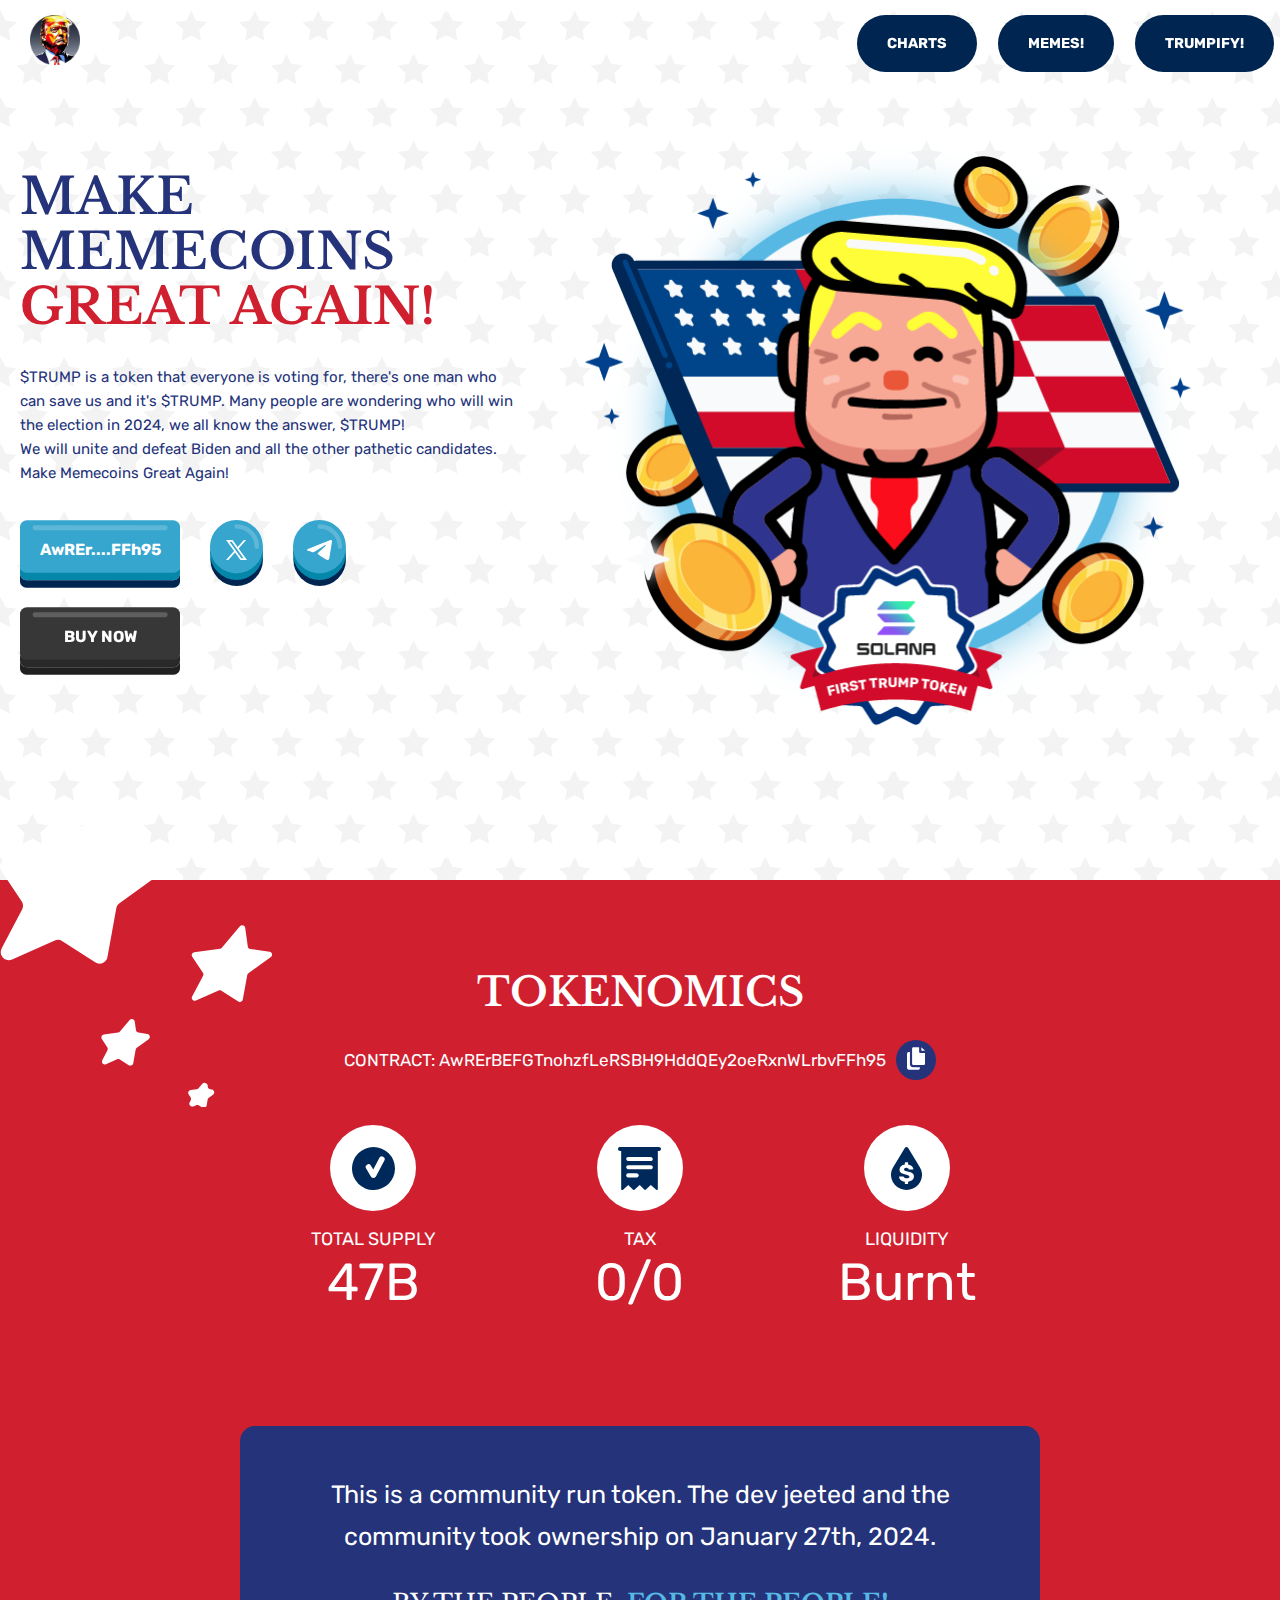
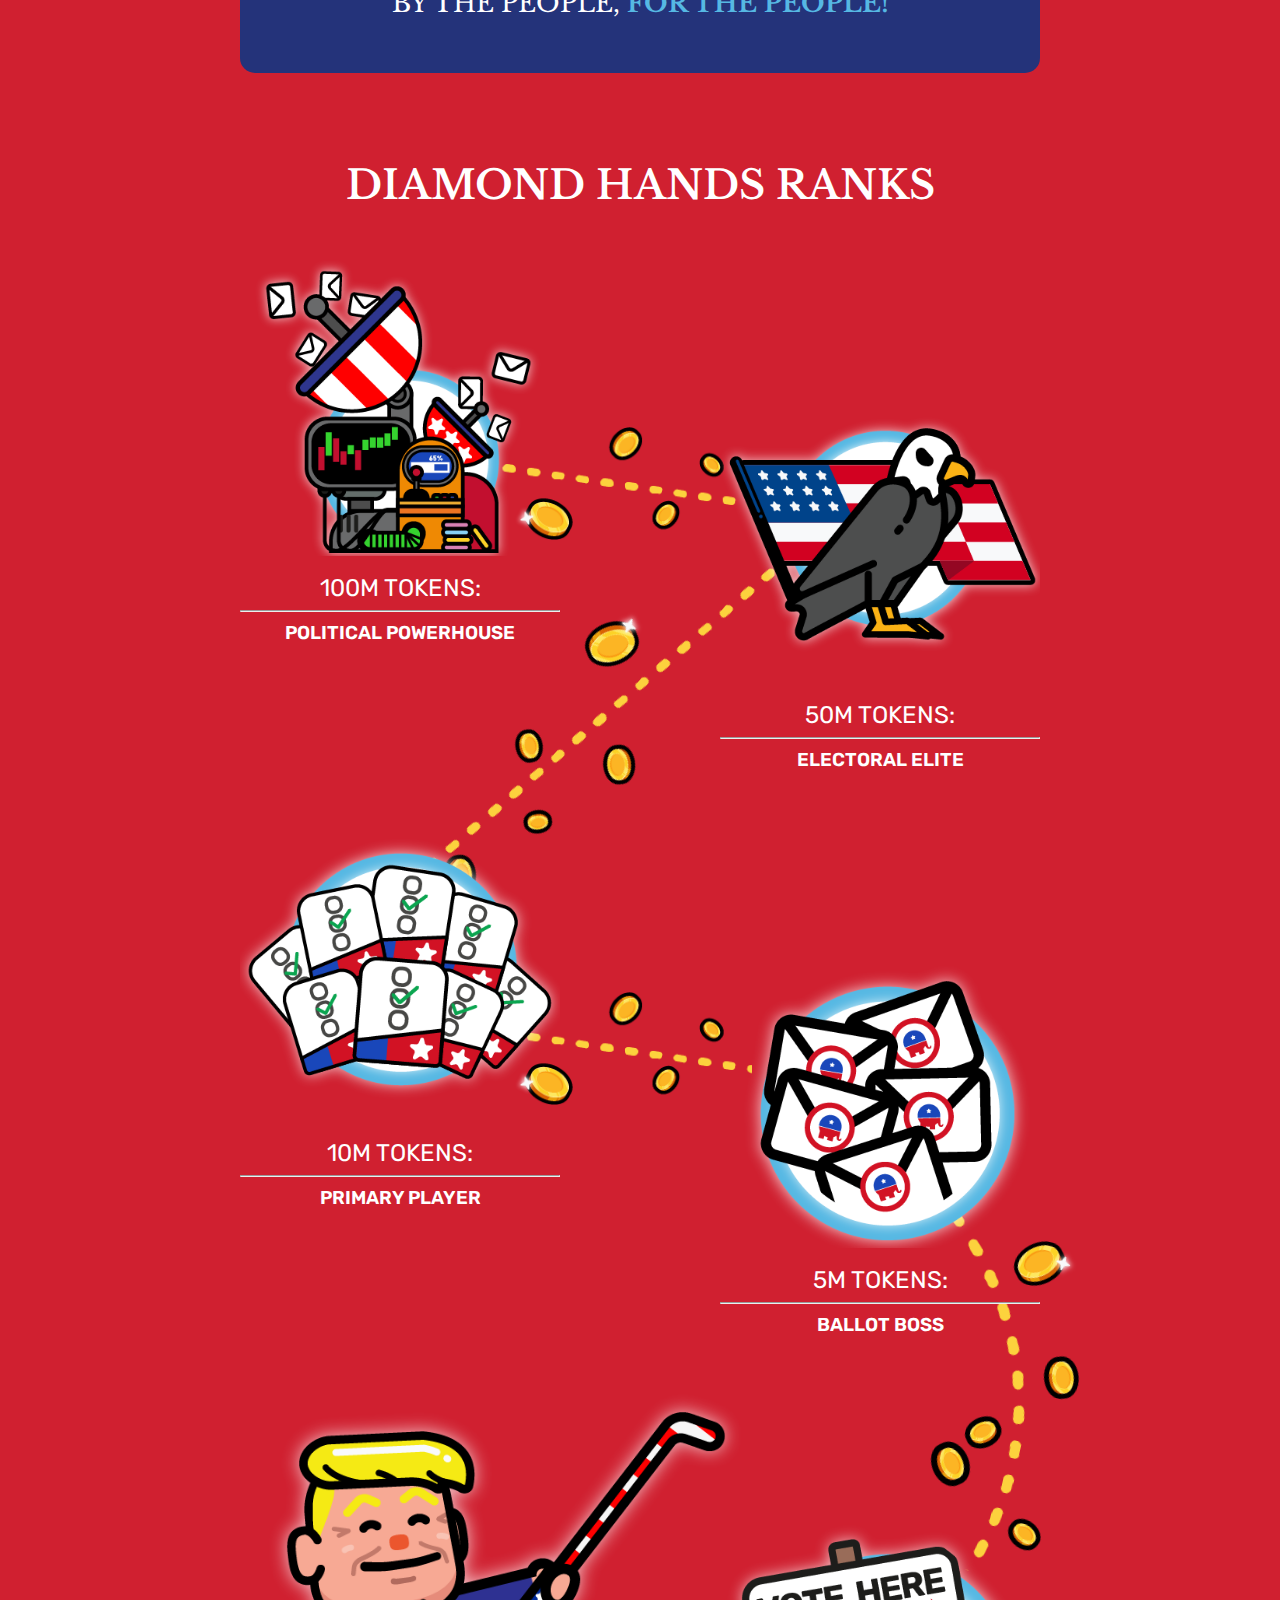
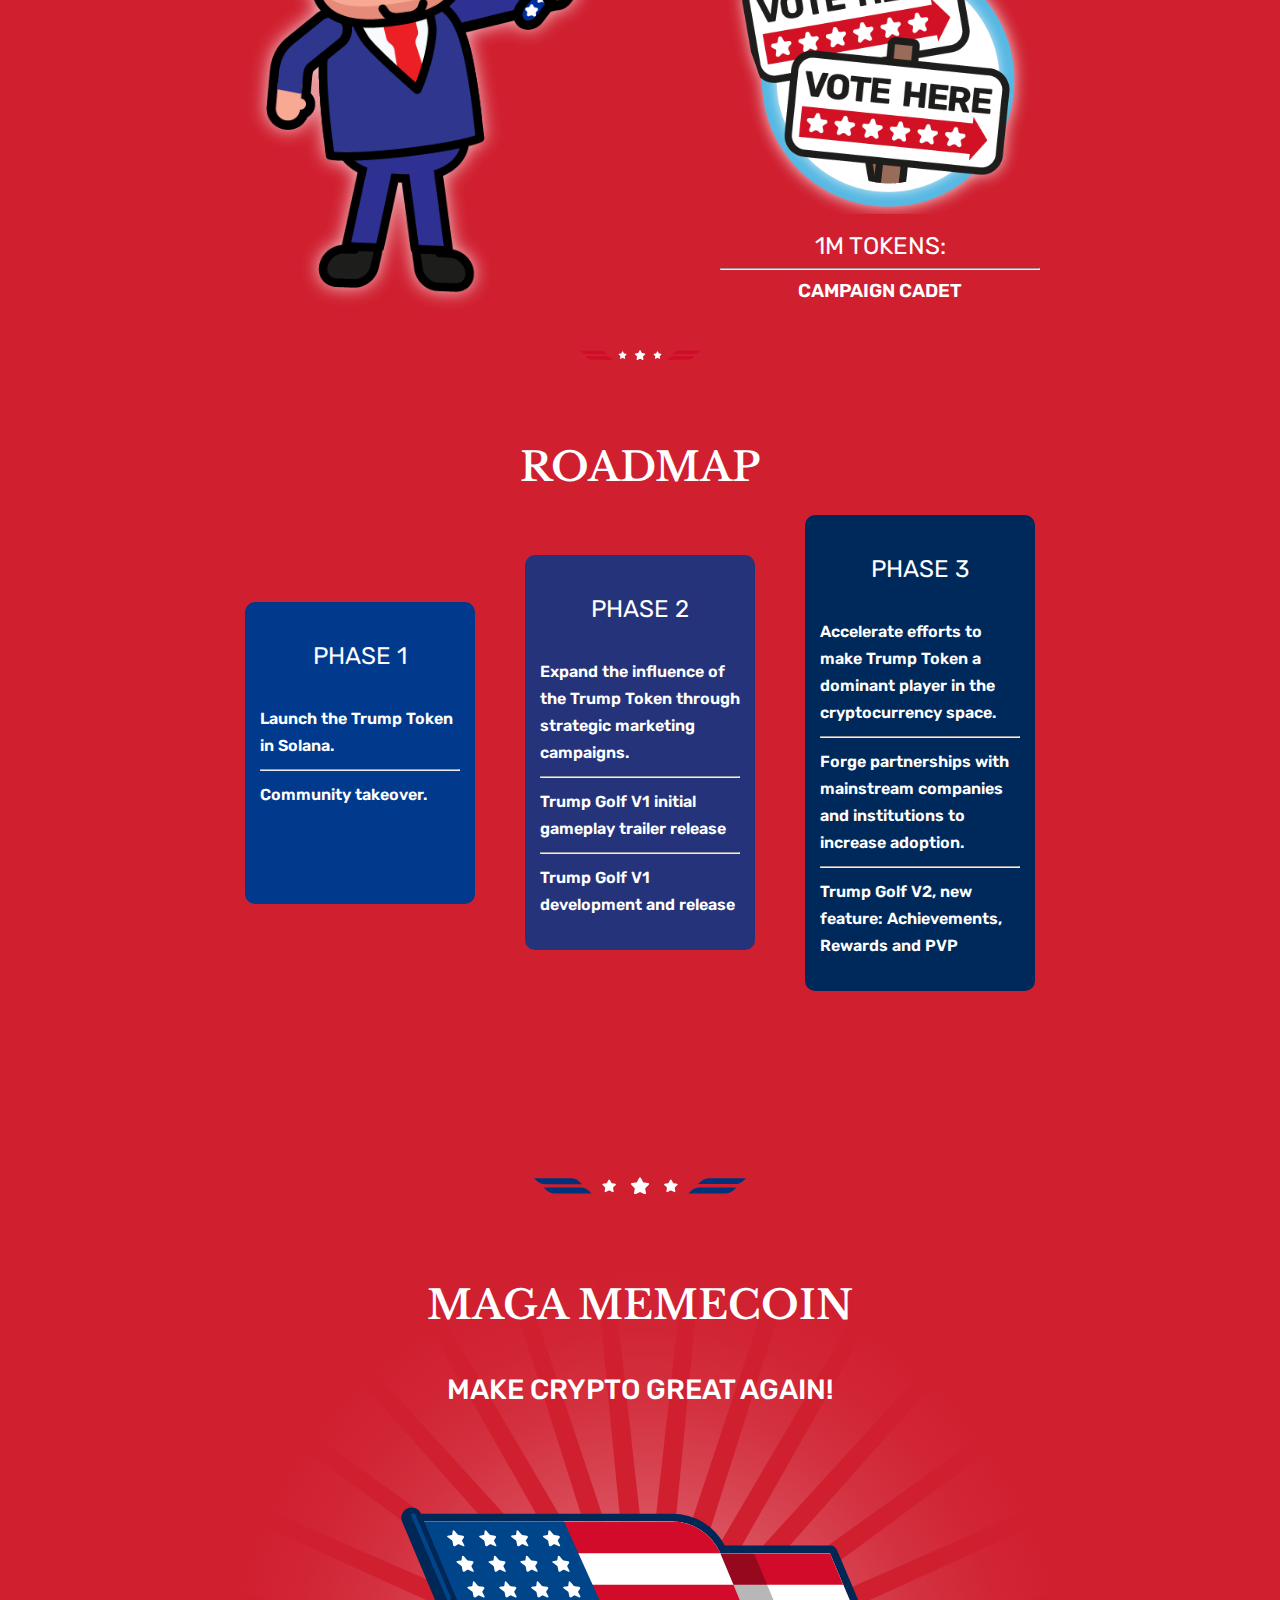
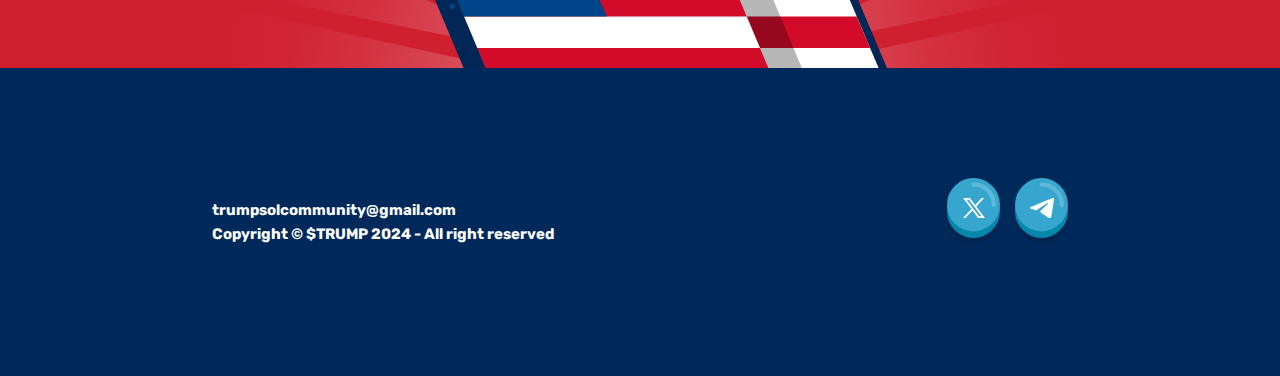
==== index.html @ 541f4f42 "innit" ====
<!DOCTYPE html>
<html lang="en">

<head>
    <!-- Google tag (gtag.js) -->
    <script async src="https://www.googletagmanager.com/gtag/js?id=G-H09MEK5PED"></script>
    <script>
        window.dataLayer = window.dataLayer || [];
        function gtag() { dataLayer.push(arguments); }
        gtag('js', new Date());

        gtag('config', 'G-H09MEK5PED');
    </script>

    <meta charset="UTF-8">
    <meta name="viewport" content="width=device-width, initial-scale=1.0">
    <title>MMGA</title>
    <link rel="icon" type="image/x-icon" href="./assets/imgs/favicon.png">

    <!-- FONTS -->
    <link rel="preconnect" href="https://fonts.googleapis.com">
    <link rel="preconnect" href="https://fonts.gstatic.com" crossorigin>
    <link href="https://fonts.googleapis.com/css2?family=Libre+Baskerville:ital,wght@0,400;0,700;1,400&family=Rubik:ital,wght@0,300..900;1,300..900&display=swap" rel="stylesheet">

    <!-- CSS -->
    <link rel="stylesheet" href="assets/css/home.css">
    <link rel="stylesheet" href="assets/css/global.css">
    <link href="https://unpkg.com/aos@2.3.1/dist/aos.css" rel="stylesheet">
</head>
<body>
    <header class="header">
        <a href="index.html"><img src="assets/imgs/trumpIcon.png" alt="Trump Icon"></a>
        <input class="menu-btn" type="checkbox" id="menu-btn" />
        <label class="menu-icon" for="menu-btn"><span class="navicon"></span></label>
        <ul class="menu">
            <li><a href="https://dexscreener.com/solana/gksf56lk6u3k3ddhj4nmdq6sp3hscrv8xcr1nqmqvm1d" target="blank">Charts</a></li>
            <li><a href="memes.html">Memes!</a></li>
            <li><a href="trumpify.html">Trumpify!</a></li>
        </ul>
      </header>
    <!--<header id="header">
        <div class="flex align-center space-between">
            <a href="index.html"><img src="assets/imgs/trumpIcon.png" alt="Trump Icon"></a>
            <nav role="navigation">
                <div id="menuToggle">
                    <input type="checkbox" />
                    <span></span>
                    <span></span>
                    <span></span>
                    <ul id="menu">
                        <li><a href="https://dexscreener.com/solana/gksf56lk6u3k3ddhj4nmdq6sp3hscrv8xcr1nqmqvm1d" target="blank">Charts</a></li>
                        <li><a href="memes.html">Memes!</a></li>
                        <li><a href="https://app.trumpsol.xyz">Game App</a></li>
                    </ul>
                </div>
            </nav>
        </div>
    </header>-->
    <section id="home-hero">
        <div class="col-container" >
            <div class="col-40 col-left">
                <h1>MAKE MEMECOINS <strong>GREAT AGAIN!</strong></h1>
                <p>$TRUMP is a token that everyone is voting for, there's one man who can save us and it's $TRUMP. Many people are wondering who will win the election in 2024, we all know the answer, $TRUMP!</p> 
                <p> We will unite and defeat Biden and all the other pathetic candidates. Make Memecoins Great Again!</p>
                <div class="hero-ctas">
                    <a  id="btn1" onclick="copyContract('AwRErBEFGTnohzfLeRSBH9HddQEy2oeRxnWLrbvFFh95', 'btn1')" class="button-analog button-analog-long button-blue" id="contract" >AwREr....FFh95</a>
                    <a class="button-analog button-analog-circle" href="https://twitter.com/trumpsolanacoin" target="_blank"><img src="./assets/imgs/x.svg" alt="twitter/X"></a>
                    <a class="button-analog button-analog-circle" href="https://t.co/MQiKZ2iTFq" target="_blank"><img src="./assets/imgs/share.svg" alt="Share"></a>
                    <a class="button-analog button-analog-long button-red button-unabled" href="https://raydium.io/swap/?outputCurrency=AwRErBEFGTnohzfLeRSBH9HddQEy2oeRxnWLrbvFFh95" target="_blank">BUY NOW</a>
                </div>
            </div>
            <div class="col-60 col-right">
                <img src="./assets/imgs/hero_1.png" alt="Solana first trump token" class="hero-img grow">
            </div>
        </div>
    </section>
    <section id="tokenomics">
        <div>

            <div class="col-container" >
                <h2 class="col-100">TOKENOMICS</h2>
                <div class="contract-copy col-100">
                    <p>CONTRACT: AwRErBEFGTnohzfLeRSBH9HddQEy2oeRxnWLrbvFFh95</p> 
                    <input type="text" value="AwRErBEFGTnohzfLeRSBH9HddQEy2oeRxnWLrbvFFh95" id="contract" class="hidden">
                    <button onclick="copyContract('AwRErBEFGTnohzfLeRSBH9HddQEy2oeRxnWLrbvFFh95', 'btn2')" class="copybtn" id="btn2">
                        <img src="./assets/imgs/copy.svg" alt="copy contract">
                    </button>
                </div>
            </div>

            <div class="col-container stats">

                <div class="col-33 stat-container">
                    <div class="icon">
                        <img src="./assets/imgs/check.svg" alt="">
                    </div>
                    <div class="stat-circle">
                        <p>TOTAL SUPPLY</p>
                        <span class="stat">47B</span>
                    </div>
                </div>
                
                <div class="col-33 stat-container" >
                    <div class="icon">
                        <img src="./assets/imgs/list.svg" alt="">
                    </div>
                    <div class="stat-circle">
                        <p>TAX</p>
                        <span class="stat">0/0</span>
                    </div>
                </div>
                
                <div class="col-33 stat-container ">
                    <div class="icon">
                        <img src="./assets/imgs/drop.svg" alt="">
                    </div>
                    <div class="stat-circle">
                        <p>LIQUIDITY</p>
                        <span class="stat">Burnt</span>
                    </div>
                </div>
                <div class="col-container community-container"  >
                    <div class="col-100 community">
                        <p>This is a community run token. The dev jeeted and the community took ownership on January 27th, 2024.</p>
                        <p class="comunity-tagline">By the people, <strong>for the people!</strong></p>
                    </div>
                </div>
                
                <div class="col-container diamond">
                    
                    <div class="col-100">
                        <h2>DIAMOND HANDS RANKS</h2>
                        <div class="ranks">
                            <div class="col-40 rank-container rank-1">
                                <div class="rank-image">
                                    <img src="./assets/imgs/rank-1.png" alt="">
                                </div>
                                <div class="rank-data">
                                    <p>100M TOKENS:</p>
                                    <hr>
                                    <h3>POLITICAL POWERHOUSE</h3>
                                </div>
                            </div>
                            <div class="col-40 rank-container rank-left rank-2">
                                <div class="rank-image">
                                    <img src="./assets/imgs/rank-2.png" alt="">
                                </div>
                                <div class="rank-data">
                                    <p>50M TOKENS:</p>
                                    <hr>
                                    <h3>ELECTORAL ELITE</h3>
                                </div>
                            </div>
                            <div class="col-40 rank-container rank-3">
                                <div class="rank-image">
                                    <img src="./assets/imgs/rank-3.png" alt="">
                                </div>
                                <div class="rank-data">
                                    <p>10M TOKENS:</p>
                                    <hr>
                                    <h3>PRIMARY PLAYER</h3>
                                </div>
                            </div>
                            <div class="col-40 rank-container rank-left rank-4">
                                <div class="rank-image">
                                    <img src="./assets/imgs/rank-4.png" alt="">
                                </div>
                                <div class="rank-data">
                                    <p>5M TOKENS:</p>
                                    <hr>
                                    <h3>BALLOT BOSS</h3>
                                </div>
                            </div>
                            <div class="col-40">
                                <div class="rank-image trump-rank">
                                    <img src="./assets/imgs/trumpRank.png" alt="">
                                </div>
                            </div>
                            <div class="col-40 rank-container rank-left">
                                <div class="rank-image">
                                    <img src="./assets/imgs/rank-5.png" alt="">
                                </div>
                                <div class="rank-data">
                                    <p>1M TOKENS:</p>
                                    <hr>
                                    <h3>CAMPAIGN CADET</h3>
                                </div>
                            </div>
                        </div>
                    </div>

                </div>
                
                <div class="col-container roadmap">
                    
                    <div class="col-100">
                        <img src="./assets/imgs/stars3.svg" alt="star emblem" class="stars3">
                        <h2>ROADMAP</h2>
                    </div>

                </div>
                <div class="col-container phases">    
                    <div class="col-30 phase" id="phase1"  >
                        <h3>PHASE 1</h3>
                        <p>Launch the Trump Token in Solana.
                        </p>
                        <hr>
                        <p>Community takeover.</p>
                    </div>
                    <div class="col-30 phase" id="phase2" >
                        <h3>PHASE 2</h3>
                        <p>Expand the influence of the Trump Token through strategic marketing campaigns.</p>
                        <hr>
                        <p>Trump Golf V1 initial gameplay trailer release</p>
                        <hr>
                        <p>Trump Golf V1 development and release</p>
                    </div>
                    <div class="col-30 phase" id="phase3"  >
                        <h3>PHASE 3</h3>
                        <p>Accelerate efforts to make Trump Token a dominant player in the cryptocurrency space.</p>
                        <hr>
                        <p>Forge partnerships with mainstream companies and institutions to increase adoption.</p>
                        <hr>
                        <p>Trump Golf V2, new feature: Achievements, Rewards and PVP</p>
                    </div>
                </div>

                

            </div>
        </div>
            

        </div>
    </section>
    <section id="play" style="display: none;">
        <div class="col-container ">
            <h2 class="col-100" >Play the game and defeat <br>
                <strong>Biden and Hillary</strong></h2>

                <div class=" col-100 video-container">
                    <video width="560" height="315" src="./assets/imgs/vid.mp4"></video>
                    <iframe width="560" height="315" src="https://www.youtube.com/embed/KQiTBeCXJhE?si=iDkpG4KXfn83AIi7"  frameborder="0" allow="accelerometer; autoplay; encrypted-media; gyroscope; picture-in-picture" allowfullscreen></iframe>
                </div>
        </div>

        <div id="download-ctas" class="col-container">
            <a href="https://play.google.com/store/apps/details?id=com.AconcaguaGames.TrumpSolanaGolf&hl=es_AR&gl=US" class="donwload-app"><img src="./assets/imgs/googleplay.svg" alt="download on google play"></a>
            <a class="donwload-app comingsoon"><img src="./assets/imgs/appstore.svg" alt="download on app"></a>
        </div>
    </section>
    <section id="mmga">
        <div class="col-container">
                    
            <div class="col-100">
                <img src="./assets/imgs/stars3blue.svg" alt="star emblem" class="stars3">
                
                <h2 class="col-100" >MAGA MEMECOIN</h2>
                <h3 >MAKE CRYPTO GREAT AGAIN!</h3>
            </div>
            
        </div>
    </section>

    <footer>
        <div class="col-container ">
            <div class="col-left">
                <p>trumpsolcommunity@gmail.com</p>
                <p>Copyright © $TRUMP 2024 - All right reserved</p>
            </div>
            <div class="col-right">
                <a class="button-analog button-analog-circle" href="https://twitter.com/trumpsolanacoin" target="_blank"><img src="./assets/imgs/x.svg" alt="twitter/X"></a>
                <a class="button-analog button-analog-circle" href="https://t.co/MQiKZ2iTFq" target="_blank"><img src="./assets/imgs/share.svg" alt="Share"></a>
            </div>
        </div>
    </footer>

    <script src="https://unpkg.com/aos@next/dist/aos.js"></script>
    <script>
      //AOS.init();
    </script>
    
<script>
    function copyContract(valn, id) {
      navigator.clipboard.writeText(valn);
      var div = document.createElement("div");
      div.setAttribute('class', 'tooltip');
      var span = document.createElement("span");
      span.innerHTML = "Copied!";
      span.setAttribute('class', 'tooltiptext');
      var tip = document.getElementById(id);
      tip.appendChild(div);
      div.appendChild(span);
    //   'Copied!'
    }

    document.getElementById('menu-toggle').addEventListener('click', function() {
        document.getElementById('nav-links').classList.toggle('active');
    });
    </script>
</body>
</html>
---- assets/css/home.css ----
/* HERO */
#home-hero {
    background-color: white;
    color: var(--blue);
    min-height: 745px;
    padding-top: 15vh;
    background-image: url(../imgs/bgWhite.png);
}

#home-hero h1 strong {
    color: var(--red);
}

#home-hero h1 {
    padding-bottom: 31px;
}

#home-hero .hero-img {
    width: 100%;
    max-width: 606px;
    margin: auto;
}

#home-hero .col-right {
    display: flex;
    align-items: center;
    justify-content: center;
}

.hero-ctas {
    margin-top: 35px;
    display: flex;
    flex-direction: row;
    flex-wrap: wrap;
    align-items: center;
    column-gap: 30px;
}

.button-unabled {
    filter: grayscale(1);
    cursor: not-allowed;
    position: relative;
    display: flex;
    background-repeat: no-repeat;
    background-size: contain;
    justify-content: center;
    padding-top: 20px;
    text-decoration: none;
    color: white;
    font-weight: bold;
    font-size: 16px;
}

.button-unabled::before {
    position: absolute;
    top: 0;
    left: 50%;
    transform: translate(-50%, -50%);
    font-size: 12px;
}

.button-analog {
    position: relative;
    display: flex;
    background-repeat: no-repeat;
    background-size: contain;
    justify-content: center;
    padding-top: 20px;
    text-decoration: none;
    color: white;
    font-weight: bold;
    font-size: 16px;
}

.button-analog:hover {
    cursor: pointer;
    opacity: 0.9;
}

.button-analog-circle {
    background-image: url('../imgs/btn-circle.svg');
    width: 53px;
    height: 67px;
}

.button-analog-circle img {
    height: 20px;
}

.button-analog-long {
    width: 160px;
    height: 67px;
}

.button-analog:focus {
    transition: ease-in-out;
    transition: 0.3s;
    transform: translateY(5px);
}

.button-blue {
    background-image: url('../imgs/bluebtn.svg');
}

.button-red {
    background-image: url('../imgs/red_btn.svg');
}

.button-green {
    background-image: url('../imgs/green_btn.svg');
}

/* RANK */

.ranks {
    display: flex;
    flex-wrap: wrap;
    margin-bottom: 2rem;
    justify-content: space-between;
    gap: 50px;
    margin-top: 3rem;
}

.rank-container {
    position: relative;
}

.rank-data {
    text-align: center;
}

.rank-data p {
    color: white;
    font-size: 24px;
    margin-top: 1rem;
}

.rank-data h3 {
    font-family: "Rubik";
}

.rank-image img {
    width: 100%;
}

.rank-left {
    margin-top: 8rem;
}

.trump-rank img {
    width: 512px;
}

.rank-1::after {
    content: '';
    display: block;
    background: url(../imgs/rank1_line.png);
    background-repeat: no-repeat;
    background-size: cover;
    width: 372px;
    height: 113px;
    position: absolute;
    bottom: 231px;
    left: 140px;
    z-index: -10;
}

.rank-2::after {
    content: '';
    display: block;
    background: url(../imgs/rank1_line.png);
    background-repeat: no-repeat;
    background-size: cover;
    width: 479px;
    height: 127px;
    position: absolute;
    bottom: 0;
    left: -350px;
    z-index: -10;
    transform: rotate(131deg);
}

.rank-3::after {
    content: '';
    display: block;
    background: url(../imgs/rank1_line.png);
    background-repeat: no-repeat;
    background-size: cover;
    width: 372px;
    height: 113px;
    position: absolute;
    bottom: 231px;
    left: 140px;
    z-index: -10;
}

.rank-4::after {
    content: '';
    display: block;
    background: url(../imgs/diagonalLineRank.png);
    background-repeat: no-repeat;
    background-size: cover;
    width: 217px;
    height: 388px;
    position: absolute;
    bottom: -230px;
    left: 142px;
    z-index: -10;
    transform: rotate(13deg);
}
/* TOKENOMICS */

#tokenomics {
    background-color: var(--red);
    color: white;
    padding-top: 90px;
    padding-bottom: 105px;
}

#tokenomics>div {
    position: relative !important;
    z-index: 10;
}

#tokenomics>div::before {
    content: '';
    display: block;
    background: url('../imgs/stars.svg');
    background-repeat: no-repeat;
    background-size: cover;
    width: 272px;
    height: 303px;
    position: absolute;
    top: -166px;
    left: 0;
}

#tokenomics .col-container {
    max-width: 800px;
    margin: auto;
}

#tokenomics h2 {
    text-align: center;
    margin-bottom: 25px;
    z-index: 100;
}

.contract-copy {
    display: flex;
    align-items: center;
    justify-content: center;
    column-gap: 10px;
}

.copybtn {
    width: 40px;
    height: 40px;
    background-color: var(--blue);
    border-radius: 50px;
    border: none;
}

.copybtn:hover {
    filter:brightness(110%);
    cursor: pointer;
}

.copybtn img {
    height: 23px;
    width: 18px;
}

.contract-copy p, .contract-copy input {
    color: white;
    background-color: transparent;
    border: none;
    font-size: 17px;
}
.stats {
    padding-top: 45px;
}

.stats .stat-container {
    display: flex;
    flex-direction: column;
    align-items: center;
    justify-content: center;
}

.stats .stat-container .icon {
    background-color: #ffffff;
    width: 86px;
    height: 86px;
    border-radius: 50px;
    display: flex;
    align-items: center;
    justify-content: center;
    margin-bottom: -50px;
    z-index: 10;
}

.stats .stat-container .icon img {
    height: 50%;
}

.stats .stat-circle {
    background-color: var(--red);
    width: 217px;
    height: 217px;
    border-radius: 150px;
    display: flex;
    flex-direction: column;
    align-items: center;
    justify-content: center;
}

.stats .stat-circle p {
    font-size: 18px;
}

.stats .stat-circle span {
    font-size: 52px;
}

.community {
    background-color: var(--blue);
    border-radius: 15px;
    margin: 48px 0 90px;
    padding: 48px;
    text-align: center;
}

.community p {
    font-size: 25px;
    line-height: 42px;
}

.comunity-tagline {
    padding-top: 25px;
    font-family: var(--baskerville);
    font-size: 34px;
    text-transform: uppercase;
}

.comunity-tagline strong {
    color: var(--cerulean);
}

.roadmap {
    position: relative;
    padding-top: 90px;
}

.stars3 {
    max-width: 212px;
    position: absolute;
    top: 0;
    left: 50%;
    transform: translate(-50%, -50%);
}

.phases {
    column-gap: 40px;

}

.phase {
    text-align: center;
    border-radius: 10px;
    padding-inline: 15px;
    padding-top: 40px;
    width: 25%;
    min-height: 230px;
    padding-bottom: 2rem;
}

.phase h3 {
    font-size: 24px;
    font-family: var(--rubik);
    font-weight: normal;
    padding-bottom: 35px;
}

.phase p {
    font-size: 16px;
    font-weight: 600;
    line-height: 27px;
    text-align: left;
}

.phase hr {
    margin: 10px 0;
}

#phase1 {
    background-color: #013a8d;
}

#phase2 {
    background-color: var(--blue);
}

#phase3 {
    background-color: var(--navy);
}

/* PLAY THE GAME */
#play {
    background-color: var(--blue);
    overflow-x: clip;
}

#play>div {
    position: relative;
}

#play>div::before {
    content: '';
    display: block;
    background: url('../imgs/eagle.svg');
    background-repeat: no-repeat;
    background-size: cover;
    width: 311px;
    height: 235px;
    position: absolute;
    top: -193px;
    left: 0;
}

#play h2 {
    line-height: 58px;
    padding-top: 80px;
    text-align: center;
    color: white;
    padding-bottom: 60px;
}

#play h2 strong {
    color: var(--cerulean);
}



#play .video-container {
    position: relative;
    padding-bottom: 56.25%; /* 16:9 */
    height: 0;
    width: 100%;
  }

#play .video-container iframe {
    position: absolute;
    top: 0;
    left: 0;
    width: 100%;
    height: 100%;
  }


  #download-ctas {
    position: relative;
    padding: 65px 0 75px;
    justify-content: center;
    column-gap: 40px;
}

#play #download-ctas::before, #play #download-ctas::after {
    content: '';
    display: block;
    background-repeat: no-repeat !important;
    background-size: cover !important;
    width: 496px;
    height: 635px;
    position: absolute;
    z-index: 10;
}


#play #download-ctas::before {
    background: url('../imgs/hilary.svg');
    left: -205px;
    bottom: -193px;
}

#play #download-ctas::after {
    background: url('../imgs/biden.svg');
    right: -174px;
    width: 473px;
    bottom: -195px;
}

.donwload-app {
    width: 250px;
    position: relative;
    margin-bottom: 2rem;
}

.comingsoon img {
    opacity: 0.7;
}

.comingsoon::before {
    content: "Coming Soon!";
    position: absolute;
    top: -30px;
    left: 50%;
    transform: translateX(-50%);
    background-color: #000f24;
    color: white;
    padding: 5px 10px;
    border-radius: 5px;
    font-size: 15px;
    font-family: var(--rubik);
    opacity: 1;
}


/* MAKE MEMES GREAT AGAIN */

#mmga {
    background-color: var(--red);
    z-index: 100;
    position: relative;
    color: white;
    text-align: center;
    background-image: url('../imgs/flag.svg');
    background-repeat: no-repeat;
    background-position: 55% 700%;
    padding-bottom: 262px;
    background-size: 1128px 557px;
}

#mmga .stars3 {
    top: 90px;
}

#mmga>div {
    padding-top: 187px;
}

#mmga h3 {
    font-family: var(--rubik);
    font-size: 28px;
    padding-top: 45px;
    font-weight: 500;
}



/* RESPONSIVE */


@media (max-width: 1260px) { 

    #tokenomics>div::before {
        width: 172px;
        height: 192px;
        top: -145px;
    }
    
    #tokenomics>div::after {
       display: none;
    }

    #play>div::before {
        width: 211px;
        height: 163px;
        top: -100px;
    }
    

    #download-ctas {
        padding-top: 150px;
    }

    #play #download-ctas::before {
        width: 304px;
        height: 308px;
        left: -123px;
        top: 21px;
    }
    #play #download-ctas::after {
        width: 288px;
        height: 399px;
        right: -112px;
        bottom: -107px;
    }

}

@media (max-width: 810px) { 
    #home-hero>.col-container {
        flex-direction: column-reverse;
    }

    #home-hero {
        padding-bottom: 55px;
    }

    .phase {
        width: 100%;
        padding: 40px 0;
    }
    
    .phase p {
        padding-inline: 10px;
    }

    .community {
        padding: 48px 0
    }

    .community p {
        font-size: 20px;
        padding: 0 10px
    }

    .contract-copy {
        flex-direction: column;
        overflow: hidden;
        text-align: center;
        overflow-wrap: anywhere;
    }

    
    #play #download-ctas::before {
        top: 100px;
    }

    #mmga {
        background-position: 48% 1800%;
    }    


}


@media (max-width: 780px) { 
    .menu-desktop {
        display: none;
    }
    .menu-toggle {
        display: block;
    }
    #download-ctas {
        padding-top: 56px;
        padding-bottom: 250px;
    }
    
    #play #download-ctas::before {
        width: 260px;
        height: 332px;
        right: -44px;
        top: 233px;
    }
    #play #download-ctas::after {
        width: 200px;
        height: 332px;
        right: -44px;
        bottom: -88px;
    }

    .rank-image img {
        width: 75%;
        margin: 0 auto;
        display: flex;
    }

    .rank-1::after {
        content: '';
        display: block;
        background: url(../imgs/diagonalLineRank.png);
        background-repeat: no-repeat;
        background-size: cover;
        width: 217px;
        height: 388px;
        position: absolute;
        bottom: -288px;
        left: 214px;
        z-index: -10;
        transform: rotate(13deg);
        opacity: 0.2;
    }

    .rank-2::after {
        content: '';
        display: block;
        background: url(../imgs/diagonalLineRank.png);
        background-repeat: no-repeat;
        background-size: cover;
        width: 217px;
        height: 388px;
        position: absolute;
        bottom: -288px;
        left: 214px;
        z-index: -10;
        transform: scaleX(-1) rotate(13deg);
        opacity: 0.2;
    }

    .rank-3::after {
        content: '';
        display: block;
        background: url(../imgs/diagonalLineRank.png);
        background-repeat: no-repeat;
        background-size: cover;
        width: 217px;
        height: 388px;
        position: absolute;
        bottom: -288px;
        left: 214px;
        z-index: -10;
        transform: rotate(13deg);
        opacity: 0.2;
    }

    .trump-rank {
        position: relative;
    }

    .trump-rank::after {
        content: '';
        display: block;
        background: url(../imgs/diagonalLineRank.png);
        background-repeat: no-repeat;
        background-size: cover;
        width: 217px;
        height: 388px;
        position: absolute;
        bottom: -288px;
        left: 214px;
        z-index: -10;
        transform: scaleX(-1) rotate(40deg);
        opacity: 0.2;
    }

    .rank-4::after {
        content: '';
        display: block;
        background: url(../imgs/diagonalLineRank.png);
        background-repeat: no-repeat;
        background-size: cover;
        width: 217px;
        height: 388px;
        position: absolute;
        bottom: -288px;
        left: 214px;
        z-index: -10;
        transform: rotate(13deg);
        opacity: 0.2;
    }
}

@media (max-width: 550px) {
    body>section>div {
        max-width: 490px;
        margin: auto;
        padding-inline: 20px;
    }
}

@media (max-width: 431px) { 

    .trump-rank img {
        width: 350px;
    }

    .rank-left {
        margin-top: 0;
    }

    #mmga {
        background-position: 48% 200%;
        background-size: 472px 461px
    }

    body>section>div {
        max-width: 335px !important;
        margin: auto;
        padding-inline: 20px;
    }

    .rank-1::after {
        content: '';
        display: block;
        background: url(../imgs/diagonalLineRank.png);
        background-repeat: no-repeat;
        background-size: cover;
        width: 217px;
        height: 388px;
        position: absolute;
        bottom: -213px;
        left: 58px;
        z-index: -10;
        transform: rotate(13deg);
        opacity: 0.2;
    }

    .rank-2::after {
        content: '';
        display: block;
        background: url(../imgs/diagonalLineRank.png);
        background-repeat: no-repeat;
        background-size: cover;
        width: 217px;
        height: 388px;
        position: absolute;
        bottom: -213px;
        left: 58px;
        z-index: -10;
        transform: scaleX(-1) rotate(13deg);
        opacity: 0.2;
    }

    .rank-3::after {
        content: '';
        display: block;
        background: url(../imgs/diagonalLineRank.png);
        background-repeat: no-repeat;
        background-size: cover;
        width: 217px;
        height: 388px;
        position: absolute;
        bottom: -213px;
        left: 58px;
        z-index: -10;
        transform: rotate(13deg);
        opacity: 0.2;
    }

    .trump-rank {
        position: relative;
    }

    .trump-rank::after {
        content: '';
        display: block;
        background: url(../imgs/diagonalLineRank.png);
        background-repeat: no-repeat;
        background-size: cover;
        width: 217px;
        height: 388px;
        position: absolute;
        bottom: -213px;
        left: 58px;
        z-index: -10;
        transform: scaleX(-1) rotate(40deg);
        opacity: 0.2;
    }

    .rank-4::after {
        content: '';
        display: block;
        background: url(../imgs/diagonalLineRank.png);
        background-repeat: no-repeat;
        background-size: cover;
        width: 217px;
        height: 388px;
        position: absolute;
        bottom: -213px;
        left: 58px;
        z-index: -10;
        transform: rotate(13deg);
        opacity: 0.2;
    }
}

@media (max-width: 380px) {
    body>section>div {
        max-width: 300px !important;
        margin: auto;
        padding-inline: 20px;
    }
}
---- assets/css/global.css ----
* {
    padding: 0;
    margin: 0;
}

:root {
    --white: #fff;
    --cerulean: #56b8e3;
    --blue: #24337A;
    --navy: #00295b;
    --red: #D02030;
    --font-body-family: "Rubik", sans-serif;
    --rubik: "Rubik", sans-serif;
    --font-heading-family: "Libre Baskerville", serif;
    --baskerville: "Libre Baskerville", serif; 
  }

body {
    font-family: var(--font-body-family);
    overflow-x: hidden;
}

body>section>div {
    max-width: 1260px;
    margin: auto;
    padding-inline: 20px;
}

h1, h2, h3, h4, h5, h6 {
    font-family: var(--font-heading-family);
    font-weight: 600;
}

h1 {
    font-size: 50px;
    line-height: 55px;
}

h2 {
    font-size: 40px;
    line-height: 45px;
}

p {
    font-size: 15px;
    line-height: 24px;
}

strong {
    color: var(--cerulean);
}

hr {
    color: #F5EA14;
    margin: 10px 0;
}

.header {
    position: fixed;
    width: 100%;
    z-index: 100;
    margin: 15px;
  }
  
  .header ul {
    margin: 0;
    padding: 0;
    list-style: none;
    overflow: hidden;
  }
  
  .header li a {
    display: block;
    padding: 20px 20px;
    text-decoration: none;
    font-family: "Rubik";
    text-transform: uppercase;
    font-weight: bold;
    color: white;
    background-color: #012551;
    border-radius: 40px;
    /* margin: -5px; */
    font-size: 0.9rem;
  }

  .header li a:last-of-type {
    margin-right: 21px;
  }
  
  .header li a:hover,
  .header .menu-btn:hover {
    background-color: var(--cerulean);
    border-radius: 10px;
  }
  
  .header .logo {
    display: block;
    float: left;
    font-size: 2em;
    padding: 10px 20px;
    text-decoration: none;
  }
  
  /* menu */
  
  .header .menu {
    clear: both;
    max-height: 0;
    transition: max-height .2s ease-out;
  }
  
  /* menu icon */
  
  .header .menu-icon {
    cursor: pointer;
    display: inline-block;
    float: right;
    padding: 28px 40px;
    position: relative;
    user-select: none;
  }
  
  .header .menu-icon .navicon {
    background: #fff;
    display: block;
    height: 2px;
    position: relative;
    transition: background .2s ease-out;
    width: 18px;
  }
  
  .header .menu-icon .navicon:before,
  .header .menu-icon .navicon:after {
    background: #fff;
    content: '';
    display: block;
    height: 100%;
    position: absolute;
    transition: all .2s ease-out;
    width: 100%;
  }
  
  .header .menu-icon .navicon:before {
    top: 5px;
  }
  
  .header .menu-icon .navicon:after {
    top: -5px;
  }
  
  /* menu btn */
  
  .header .menu-btn {
    display: none;
  }
  
  .header .menu-btn:checked ~ .menu {
    max-height: 350px;
  }
  
  .header .menu-btn:checked ~ .menu-icon .navicon {
    background: transparent;
  }
  
  .header .menu-btn:checked ~ .menu-icon .navicon:before {
    transform: rotate(-45deg);
  }
  
  .header .menu-btn:checked ~ .menu-icon .navicon:after {
    transform: rotate(45deg);
  }
  
  .header .menu-btn:checked ~ .menu-icon:not(.steps) .navicon:before,
  .header .menu-btn:checked ~ .menu-icon:not(.steps) .navicon:after {
    top: 0;
  }
  
  /* 48em = 768px */
  
  @media (min-width: 48em) {
    .header li {
      float: left;
    }
    .header li a {
      padding: 20px 30px;
    }
    .header .menu {
      clear: none;
      float: right;
      max-height: none;
    }
    .header .menu-icon {
      display: none;
    }
  }
  

/*
 * And let's slide it in from the left
 */
#menuToggle input:checked ~ ul
{
  transform: none;
}


/* HEADER */

.background-darkblue {
    background-color: var(--navy)!important;
}

#header {
    position: fixed;
    top: 0;
    left: 0;
    height: 60px;
    z-index: 1000;
    width: 100vw;
    padding-top: 10px;
}

.flex {
    display: flex;
}

.align-center {
    align-items: center;
}

.space-between {
    justify-content: space-between;
}

#header>div {
    max-width: 1260px;
    margin: auto;
}

header img {
    width: 50px;
    padding-left: 15px;
}

header img:hover {
    opacity: 0.85;
}

#header ul {
    display: flex;
    flex-direction: column;
}

#header ul li {
    list-style: none;
    text-transform: uppercase;
    font-weight: bold;
    font-size: 18px;
    margin: 0.8rem;
}

#header ul li a {
    background-color: var(--blue);
    color: white;
    padding: 18px 36px;
    border-radius: 25px;
    text-decoration: none;
}

.hidden {
    display: none;
}

footer {
    background-color: var(--navy);
    color: white;
    height: 308px;
    font-size: 20px;
    font-weight: bold;
}

footer .col-container {
    height: 100%;
}

footer .col-right {
    column-gap: 15px;
    display: flex;
    flex-direction: row;
    flex-wrap: wrap;
    align-items: center;
    justify-content: space-around;
}

footer {
    padding-inline: 15px;
}


/* COL SYSTEM */
.col-container {
    display: flex;
    flex-direction: row;
    flex-wrap: wrap;
    align-items: center;
    justify-content: space-around;
}

.col-33 {
    width: 33.33%;
}

.col-40 {
     width: 40%;
}

.col-50 {
    width: 50%;
}

.col-60 {
    width: 60%;
}


.col-100 {
    width: 100%;
}

/* tooltip */


.tooltip {
    position: relative;
    display: inline-block;
    border-bottom: 1px dotted black;
  }
  
  .tooltip .tooltiptext {
    width: 120px;
    background-color: #555;
    color: #fff;
    text-align: center;
    border-radius: 6px;
    padding: 5px 0;
    position: absolute;
    z-index: 1;
    bottom: 125%;
    left: 50%;
    margin-left: -60px;
    transition: opacity 0.3s;
  }
  
  .tooltip .tooltiptext::after {
    content: "";
    position: absolute;
    top: 100%;
    left: 50%;
    margin-left: -5px;
    border-width: 5px;
    border-style: solid;
    border-color: #555 transparent transparent transparent;
  }
  

/* animations */

.grow { 
    -webkit-transition-property: -webkit-transform;
    -webkit-transition-duration: 2s;
    -moz-transition-property: -moz-transform background-color;
    -moz-transition-duration: 2s;
    -webkit-animation-name: grow;
    -webkit-animation-duration: 5s;
    -webkit-animation-iteration-count: infinite;
    -webkit-animation-timing-function: linear;
    -moz-animation-name: grow;
    -moz-animation-duration: 5s;
    -moz-animation-iteration-count: infinite;
    -moz-animation-timing-function: linear;
}

@-webkit-keyframes grow {
    0% { transform: scale(1); }
    50% { transform: scale(1.1); }
    100% { transform: scale(1); }
}


/* RESPONSIVE */

@media (max-width: 1024px) {
  body>section>div {
    max-width: 980px;
    margin: auto;
    padding-inline: 20px;
  }
}

@media (max-width: 810px) { 
      body>section>div {
        max-width: 725px;
        margin: auto;
        padding-inline: 20px;
    }
    #header ul {
        padding-inline: 15px;
    }

    .col-33, .col-40, .col-50, .col-60, .col-100 {
        width: 100%;
    }

    .col-container {
        flex-direction: column;
        row-gap: 20px;
    }
    
    h1 {
        font-size: 35px;
        line-height: 45px;
    }

    h2 {
        font-size: 25px;
        line-height: 35px;
    }

    footer .col-left {
        text-align: center;
    }

}


@media (max-width: 430px) { 

    #header ul li a {
        background-color: var(--blue);
        color: white;
        padding: 10px 16px;
        border-radius: 25px;
        text-decoration: none;
        font-size: 15px;
    }
}

/* MEMES */

.memes {
    background-color: var(--blue);
    color: var(--white);
    padding-top: 15vh;
}

@media (max-width: 780px) {

}
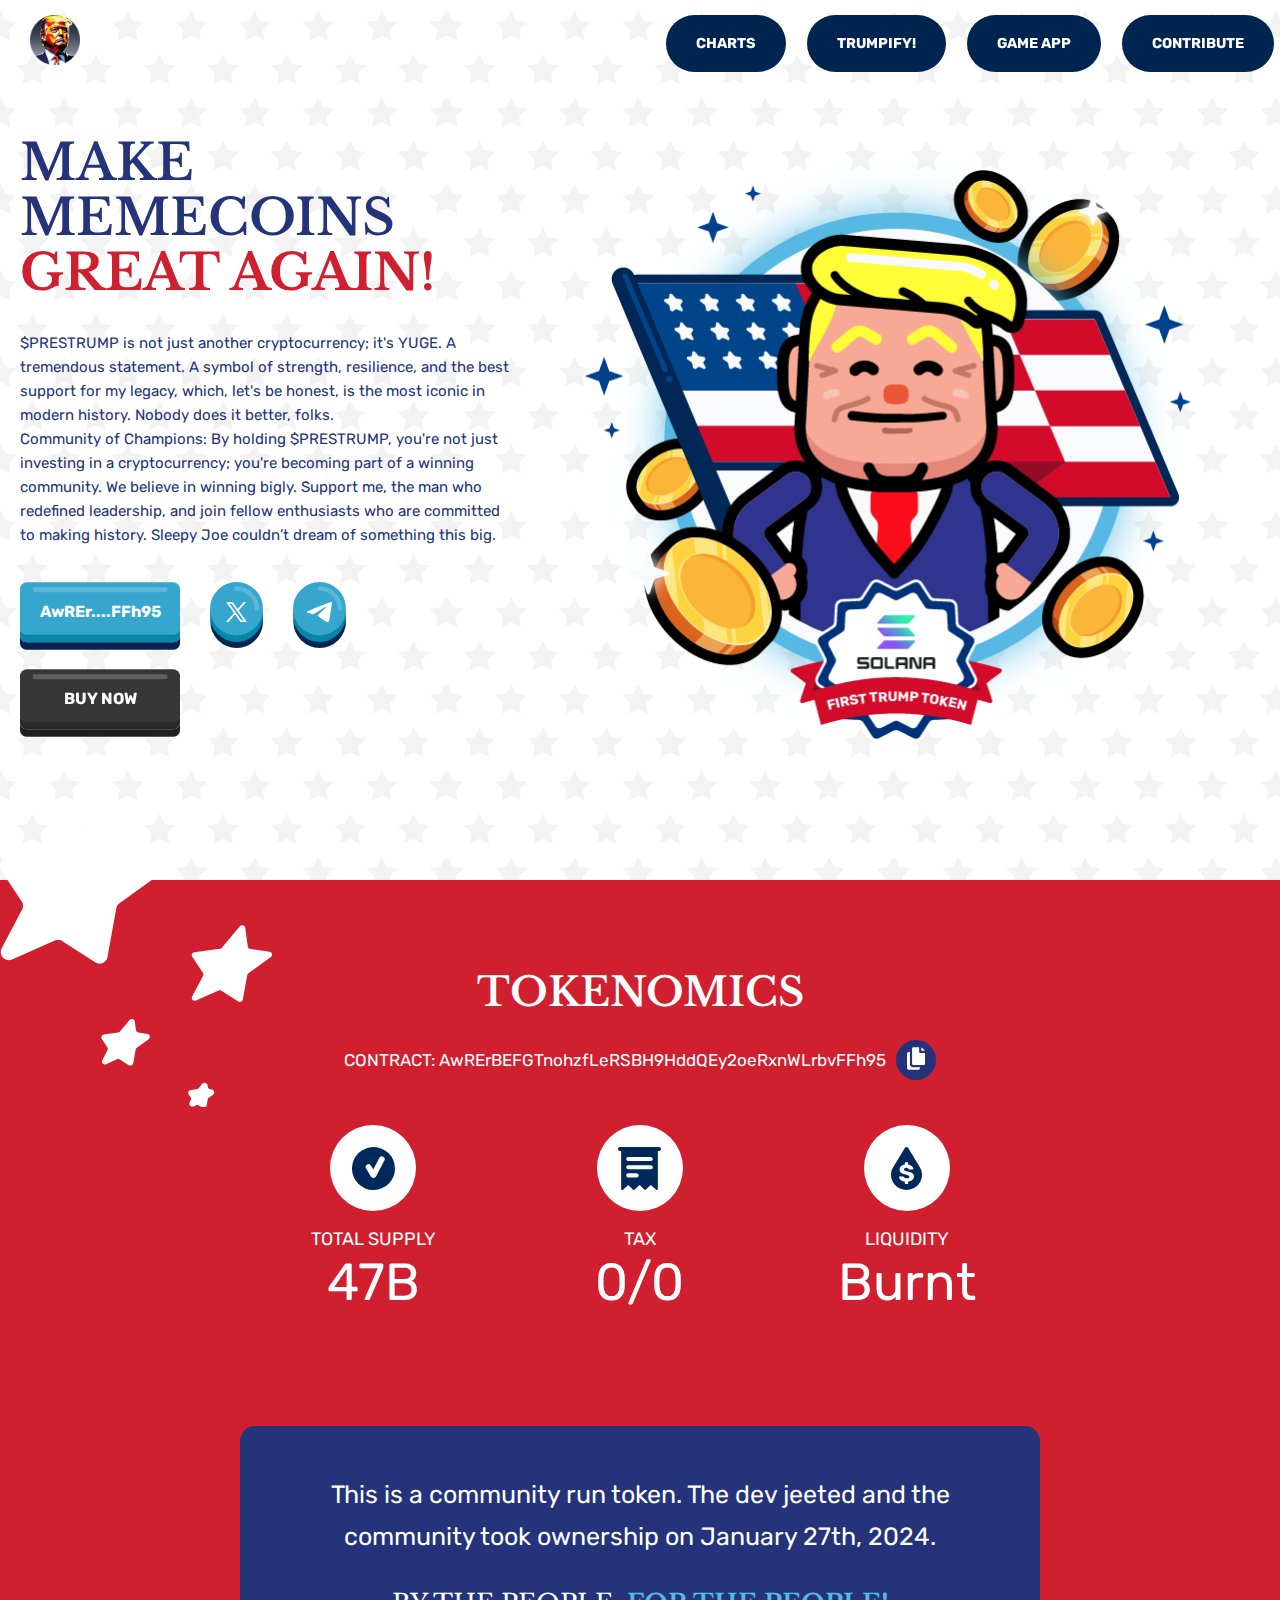
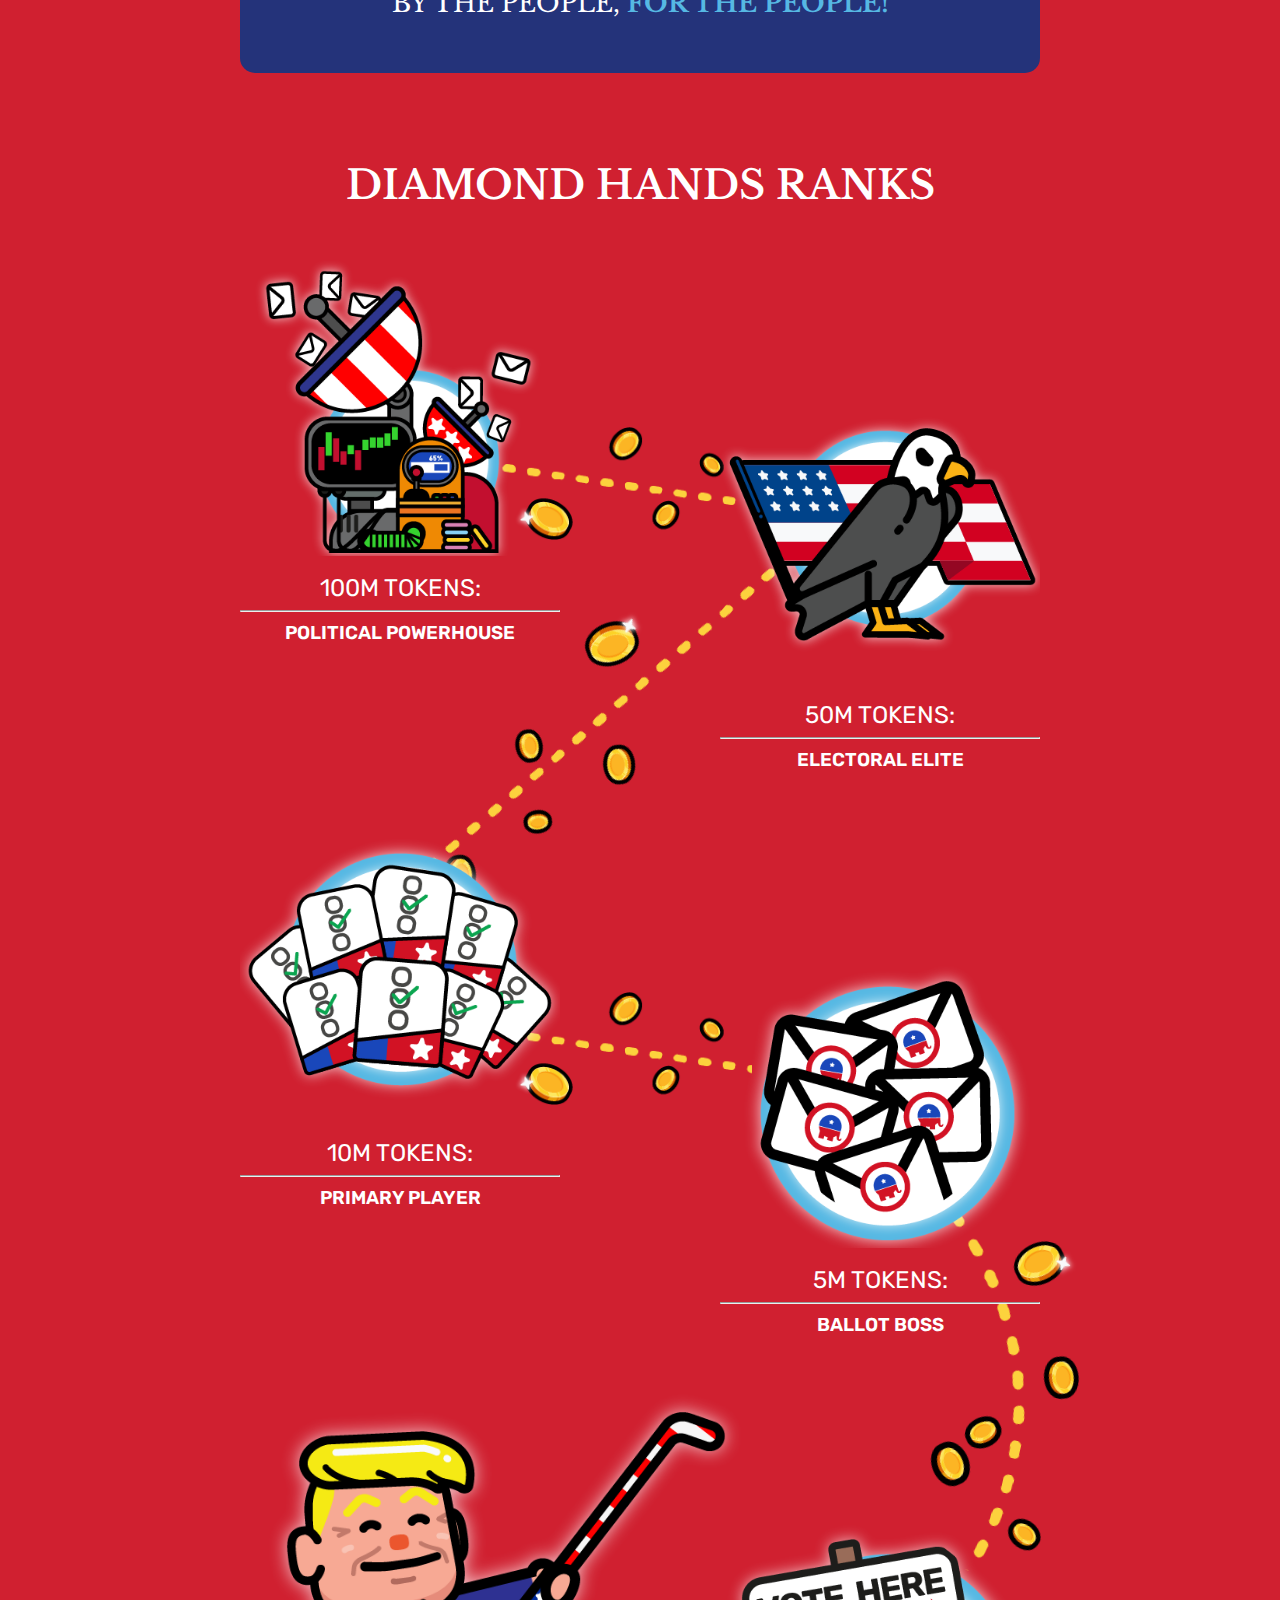
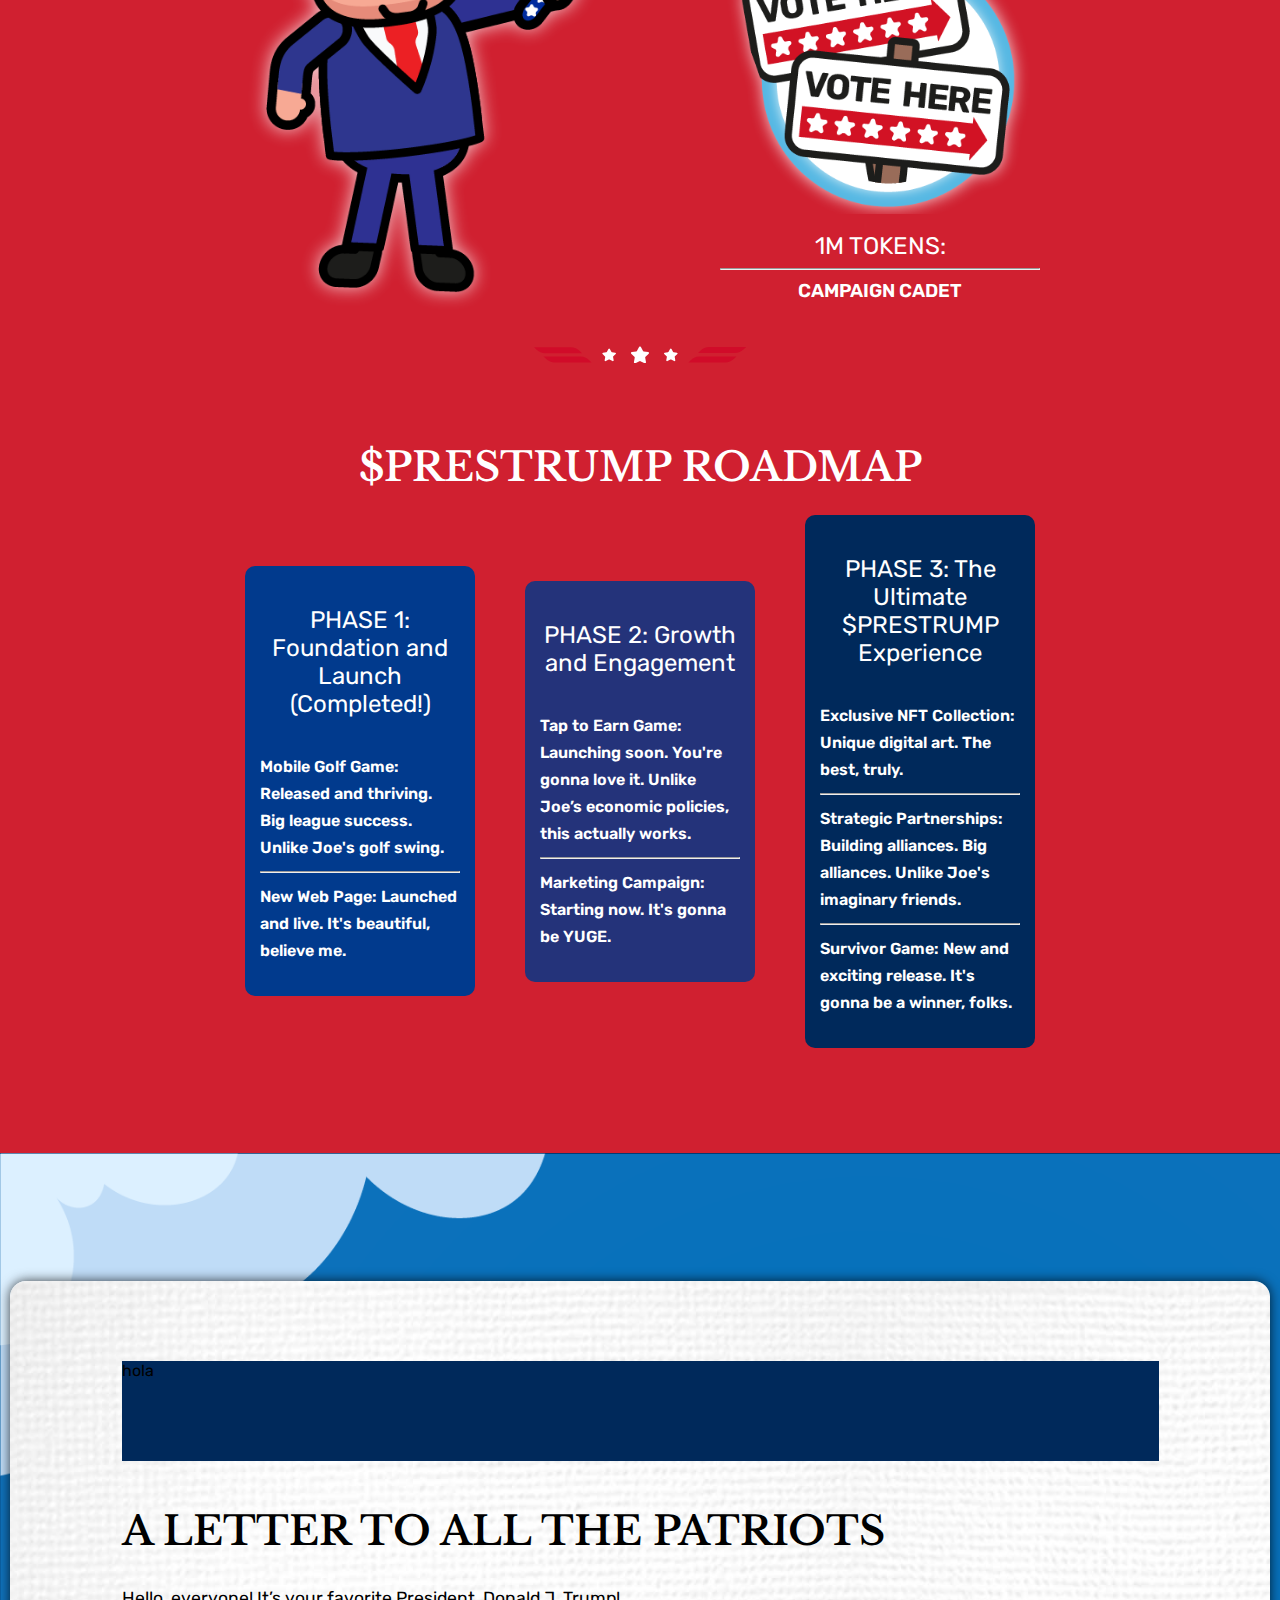
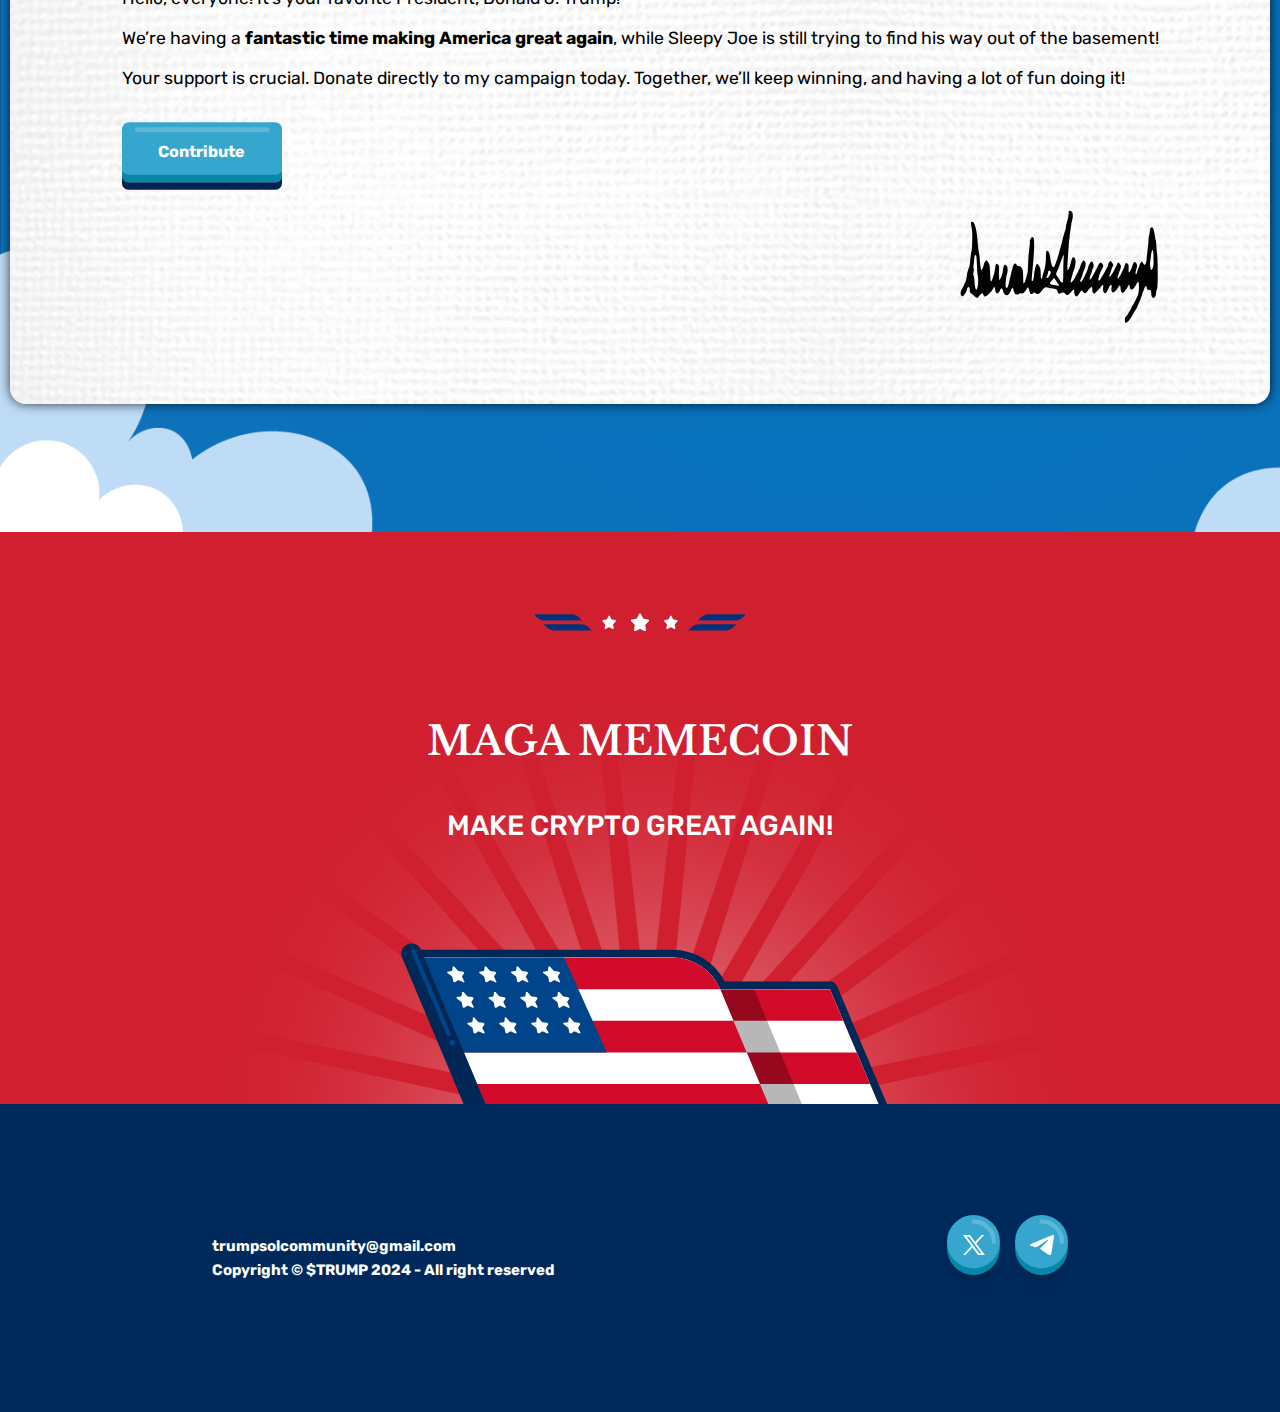
==== commit a72578ce: "letter to donate" ====
--- a/index.html
+++ b/index.html
@@ -34,8 +34,9 @@
         <label class="menu-icon" for="menu-btn"><span class="navicon"></span></label>
         <ul class="menu">
             <li><a href="https://dexscreener.com/solana/gksf56lk6u3k3ddhj4nmdq6sp3hscrv8xcr1nqmqvm1d" target="blank">Charts</a></li>
-            <li><a href="memes.html">Memes!</a></li>
             <li><a href="trumpify.html">Trumpify!</a></li>
+            <li><a href="https://app.trumpsol.xyz">Game App</a></li>
+            <li><a href="https://www.donaldjtrump.com/crypto">Contribute</a></li>
         </ul>
       </header>
     <!--<header id="header">
@@ -60,8 +61,8 @@
         <div class="col-container" >
             <div class="col-40 col-left">
                 <h1>MAKE MEMECOINS <strong>GREAT AGAIN!</strong></h1>
-                <p>$TRUMP is a token that everyone is voting for, there's one man who can save us and it's $TRUMP. Many people are wondering who will win the election in 2024, we all know the answer, $TRUMP!</p> 
-                <p> We will unite and defeat Biden and all the other pathetic candidates. Make Memecoins Great Again!</p>
+                <p>$PRESTRUMP is not just another cryptocurrency; it's YUGE. A tremendous statement. A symbol of strength, resilience, and the best support for my legacy, which, let's be honest, is the most iconic in modern history. Nobody does it better, folks.</p> 
+                <p>Community of Champions: By holding $PRESTRUMP, you're not just investing in a cryptocurrency; you're becoming part of a winning community. We believe in winning bigly. Support me, the man who redefined leadership, and join fellow enthusiasts who are committed to making history. Sleepy Joe couldn’t dream of something this big.</p>
                 <div class="hero-ctas">
                     <a  id="btn1" onclick="copyContract('AwRErBEFGTnohzfLeRSBH9HddQEy2oeRxnWLrbvFFh95', 'btn1')" class="button-analog button-analog-long button-blue" id="contract" >AwREr....FFh95</a>
                     <a class="button-analog button-analog-circle" href="https://twitter.com/trumpsolanacoin" target="_blank"><img src="./assets/imgs/x.svg" alt="twitter/X"></a>
@@ -195,33 +196,30 @@
                     
                     <div class="col-100">
                         <img src="./assets/imgs/stars3.svg" alt="star emblem" class="stars3">
-                        <h2>ROADMAP</h2>
+                        <h2>$PRESTRUMP ROADMAP</h2>
                     </div>
 
                 </div>
                 <div class="col-container phases">    
                     <div class="col-30 phase" id="phase1"  >
-                        <h3>PHASE 1</h3>
-                        <p>Launch the Trump Token in Solana.
-                        </p>
+                        <h3>PHASE 1: Foundation and Launch (Completed!)</h3>
+                        <p>Mobile Golf Game: Released and thriving. Big league success. Unlike Joe's golf swing.</p>
                         <hr>
-                        <p>Community takeover.</p>
+                        <p>New Web Page: Launched and live. It's beautiful, believe me.</p>
                     </div>
                     <div class="col-30 phase" id="phase2" >
-                        <h3>PHASE 2</h3>
-                        <p>Expand the influence of the Trump Token through strategic marketing campaigns.</p>
+                        <h3>PHASE 2: Growth and Engagement</h3>
+                        <p>Tap to Earn Game: Launching soon. You're gonna love it. Unlike Joe’s economic policies, this actually works.</p>
                         <hr>
-                        <p>Trump Golf V1 initial gameplay trailer release</p>
+                        <p>Marketing Campaign: Starting now. It's gonna be YUGE.</p>
+                    </div>
+                    <div class="col-30 phase" id="phase3"  >
+                        <h3>PHASE 3: The Ultimate $PRESTRUMP Experience</h3>
+                        <p>Exclusive NFT Collection: Unique digital art. The best, truly.</p>
                         <hr>
-                        <p>Trump Golf V1 development and release</p>
-                    </div>
-                    <div class="col-30 phase" id="phase3"  >
-                        <h3>PHASE 3</h3>
-                        <p>Accelerate efforts to make Trump Token a dominant player in the cryptocurrency space.</p>
+                        <p>Strategic Partnerships: Building alliances. Big alliances. Unlike Joe's imaginary friends.</p>
                         <hr>
-                        <p>Forge partnerships with mainstream companies and institutions to increase adoption.</p>
-                        <hr>
-                        <p>Trump Golf V2, new feature: Achievements, Rewards and PVP</p>
+                        <p>Survivor Game: New and exciting release. It's gonna be a winner, folks.</p>
                     </div>
                 </div>
 
@@ -247,6 +245,21 @@
         <div id="download-ctas" class="col-container">
             <a href="https://play.google.com/store/apps/details?id=com.AconcaguaGames.TrumpSolanaGolf&hl=es_AR&gl=US" class="donwload-app"><img src="./assets/imgs/googleplay.svg" alt="download on google play"></a>
             <a class="donwload-app comingsoon"><img src="./assets/imgs/appstore.svg" alt="download on app"></a>
+        </div>
+    </section>
+    <section id="donate">
+        <div class="col-container">
+                    
+            <div class="col-80">
+                <div style="width: 100%;background-color: var(--navy); height: 100px; margin-bottom: 48px;">hola</div>
+                <h2 class="col-100" >A LETTER TO ALL THE PATRIOTS</h2>
+                <p>Hello, everyone! It’s your favorite President, Donald J. Trump!</p>
+                <p>We’re having a <strong>fantastic time making America great again</strong>, while Sleepy Joe is still trying to find his way out of the basement!</p>    
+                <p>Your support is crucial. Donate directly to my campaign today. Together, we’ll keep winning, and having a lot of fun doing it!</p>
+                <a href="https://www.donaldjtrump.com/crypto" class="button-analog button-analog-long button-blue">Contribute</a>
+                <img src="./assets/imgs/Donald_J._Trump_signature.svg" alt="Signature" class="signature"> 
+            </div>
+            
         </div>
     </section>
     <section id="mmga">
--- a/assets/css/global.css
+++ b/assets/css/global.css
@@ -47,7 +47,7 @@
 }
 
 strong {
-    color: var(--cerulean);
+    color: white;
 }
 
 hr {
@@ -91,6 +91,7 @@
   .header .menu-btn:hover {
     background-color: var(--cerulean);
     border-radius: 10px;
+    transition: all 1s;
   }
   
   .header .logo {
@@ -296,6 +297,48 @@
     padding-inline: 15px;
 }
 
+/* DONATE */
+
+#donate {
+  padding: 8rem 0;
+  background-color: var(--navy);
+  background-image: url(../imgs/bg3.png);
+  background-repeat: no-repeat;
+  background-size: cover;
+}
+
+#donate .col-container {
+  background-image: url(../imgs/White-Paper-Texture.jpg);
+  background-repeat: no-repeat;
+  background-size: cover;
+  padding: 5rem 0;
+  border-radius: 1rem;
+  -webkit-box-shadow: 0px 0px 12px 0px rgba(0,0,0,0.75);
+  -moz-box-shadow: 0px 0px 12px 0px rgba(0,0,0,0.75);
+  box-shadow: 0px 0px 12px 0px rgba(0,0,0,0.75);
+}
+
+#donate .col-container h2 {
+  margin-bottom: 2rem;
+}
+
+#donate .col-container p {
+  margin: 1rem 0;
+  font-size: 1.1rem;
+}
+
+#donate .col-container strong {
+  color: black;
+}
+
+#donate .col-container .signature {
+  width: 200px;
+  float: right;
+}
+
+#donate .col-container a {
+  margin-top: 2rem;
+}
 
 /* COL SYSTEM */
 .col-container {
@@ -395,6 +438,11 @@
     margin: auto;
     padding-inline: 20px;
   }
+  
+  #donate .col-container {
+    padding: 3rem 1.5rem;
+    width: 80%;
+  }
 }
 
 @media (max-width: 810px) { 
@@ -428,6 +476,12 @@
 
     footer .col-left {
         text-align: center;
+    }
+
+    
+    #donate .col-container {
+      padding: 3rem 1.5rem;
+      width: 80%;
     }
 
 }
@@ -443,12 +497,17 @@
         text-decoration: none;
         font-size: 15px;
     }
+
+    #donate .col-container {
+      padding: 3rem 1.5rem;
+      width: 85%;
+    }
 }
 
 /* MEMES */
 
 .memes {
-    background-color: var(--blue);
+    background-color: var(--red);
     color: var(--white);
     padding-top: 15vh;
 }
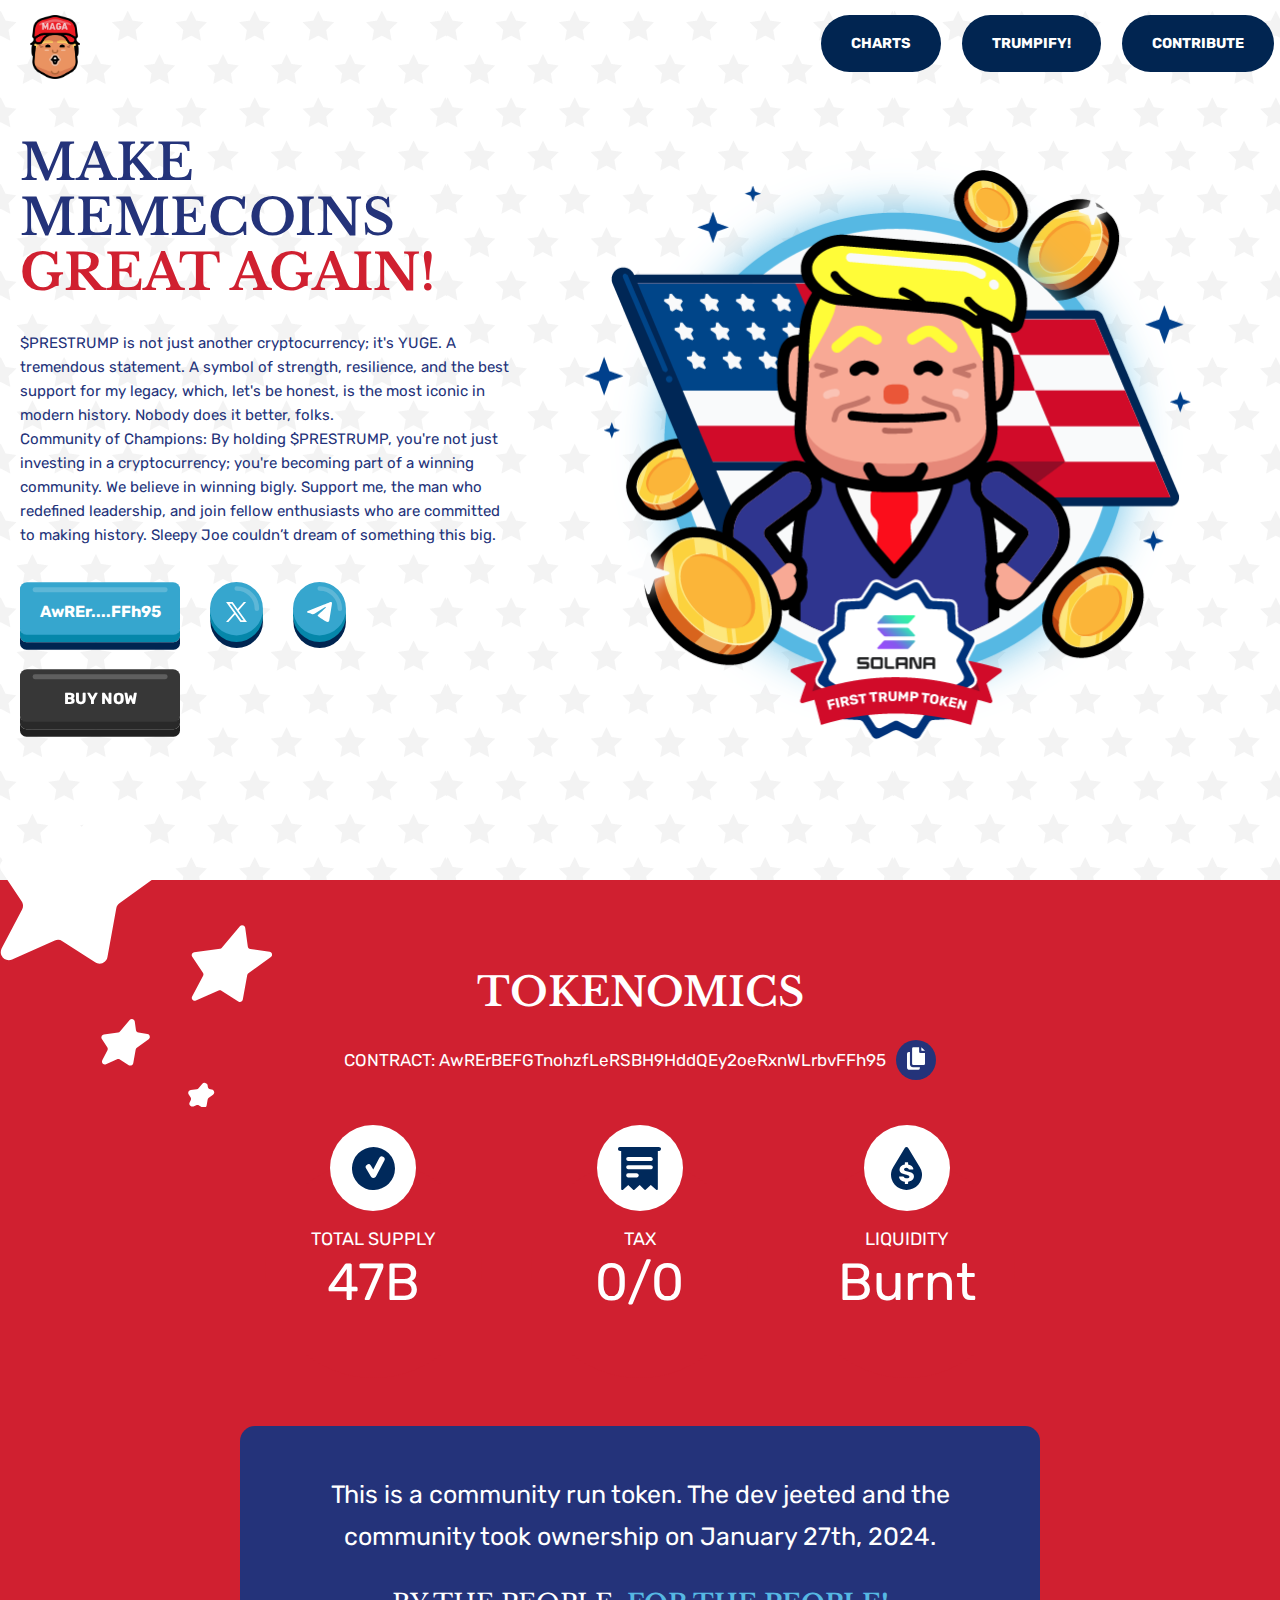
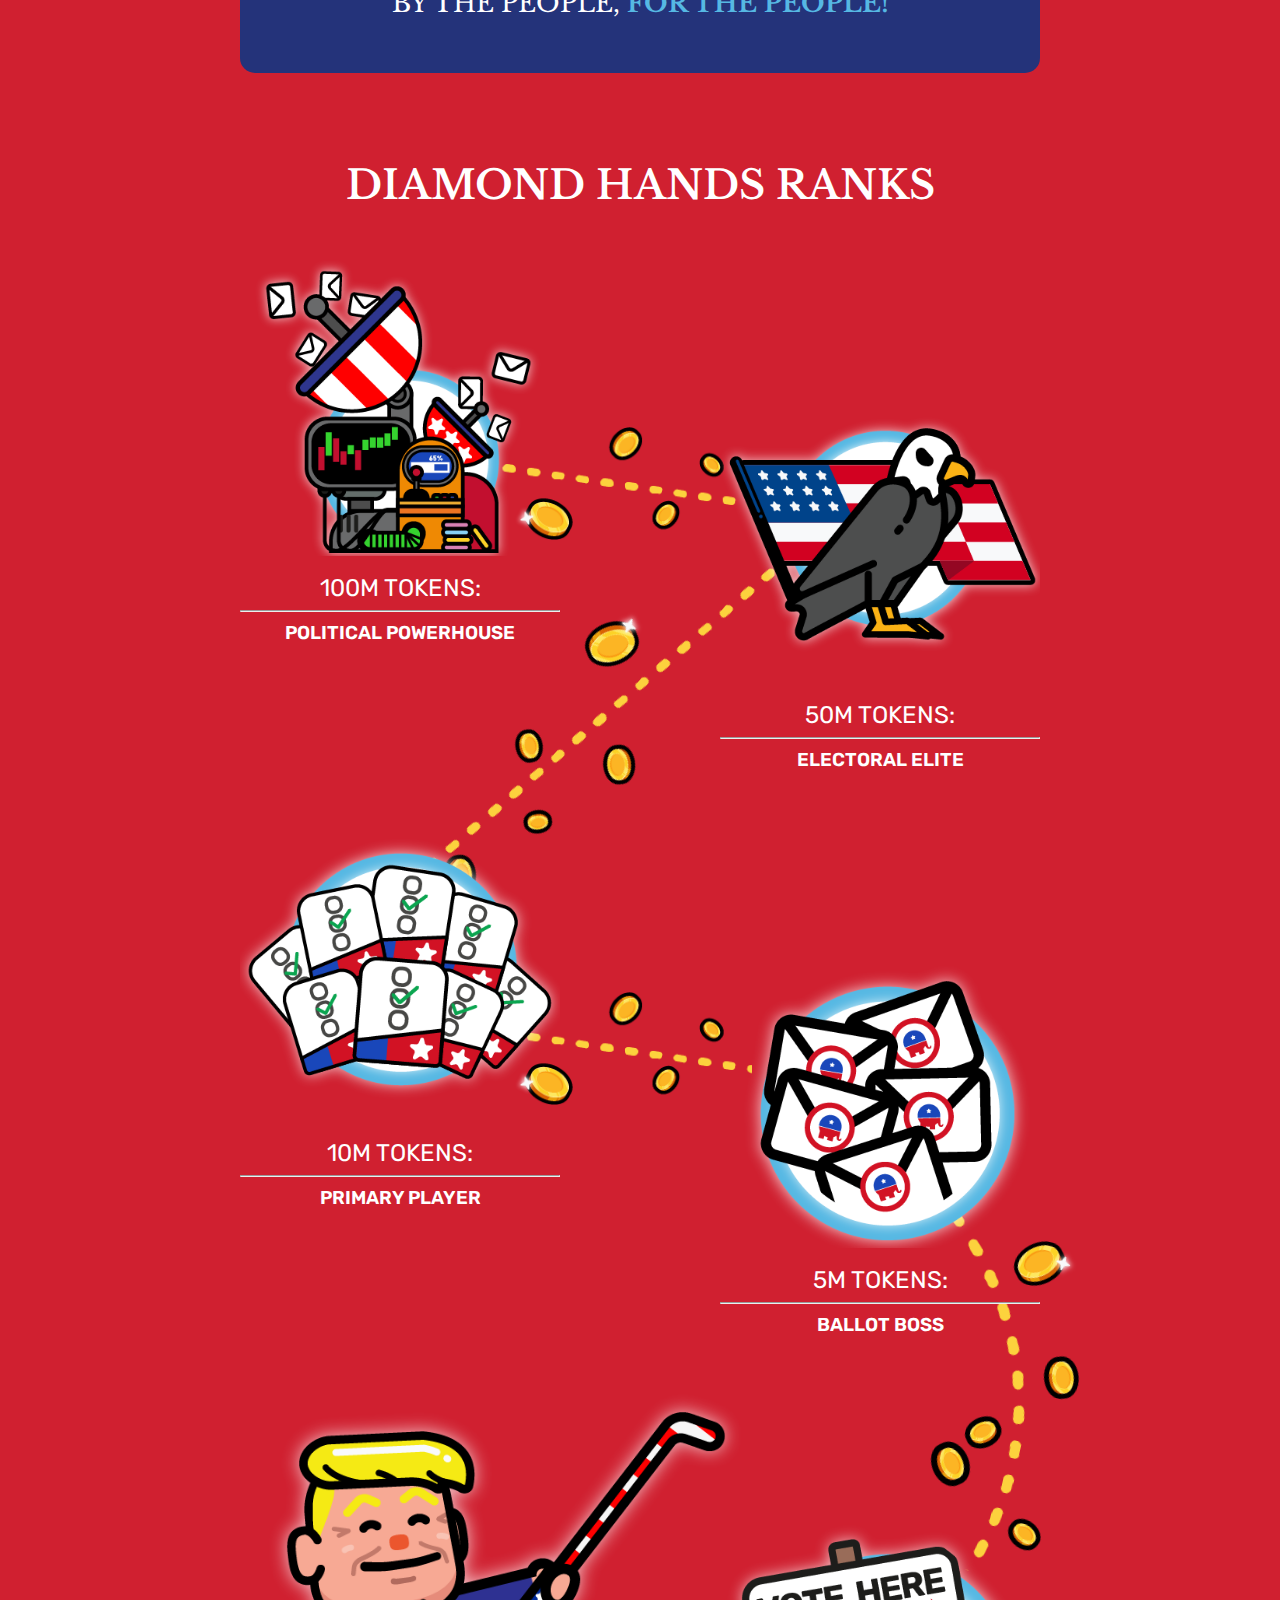
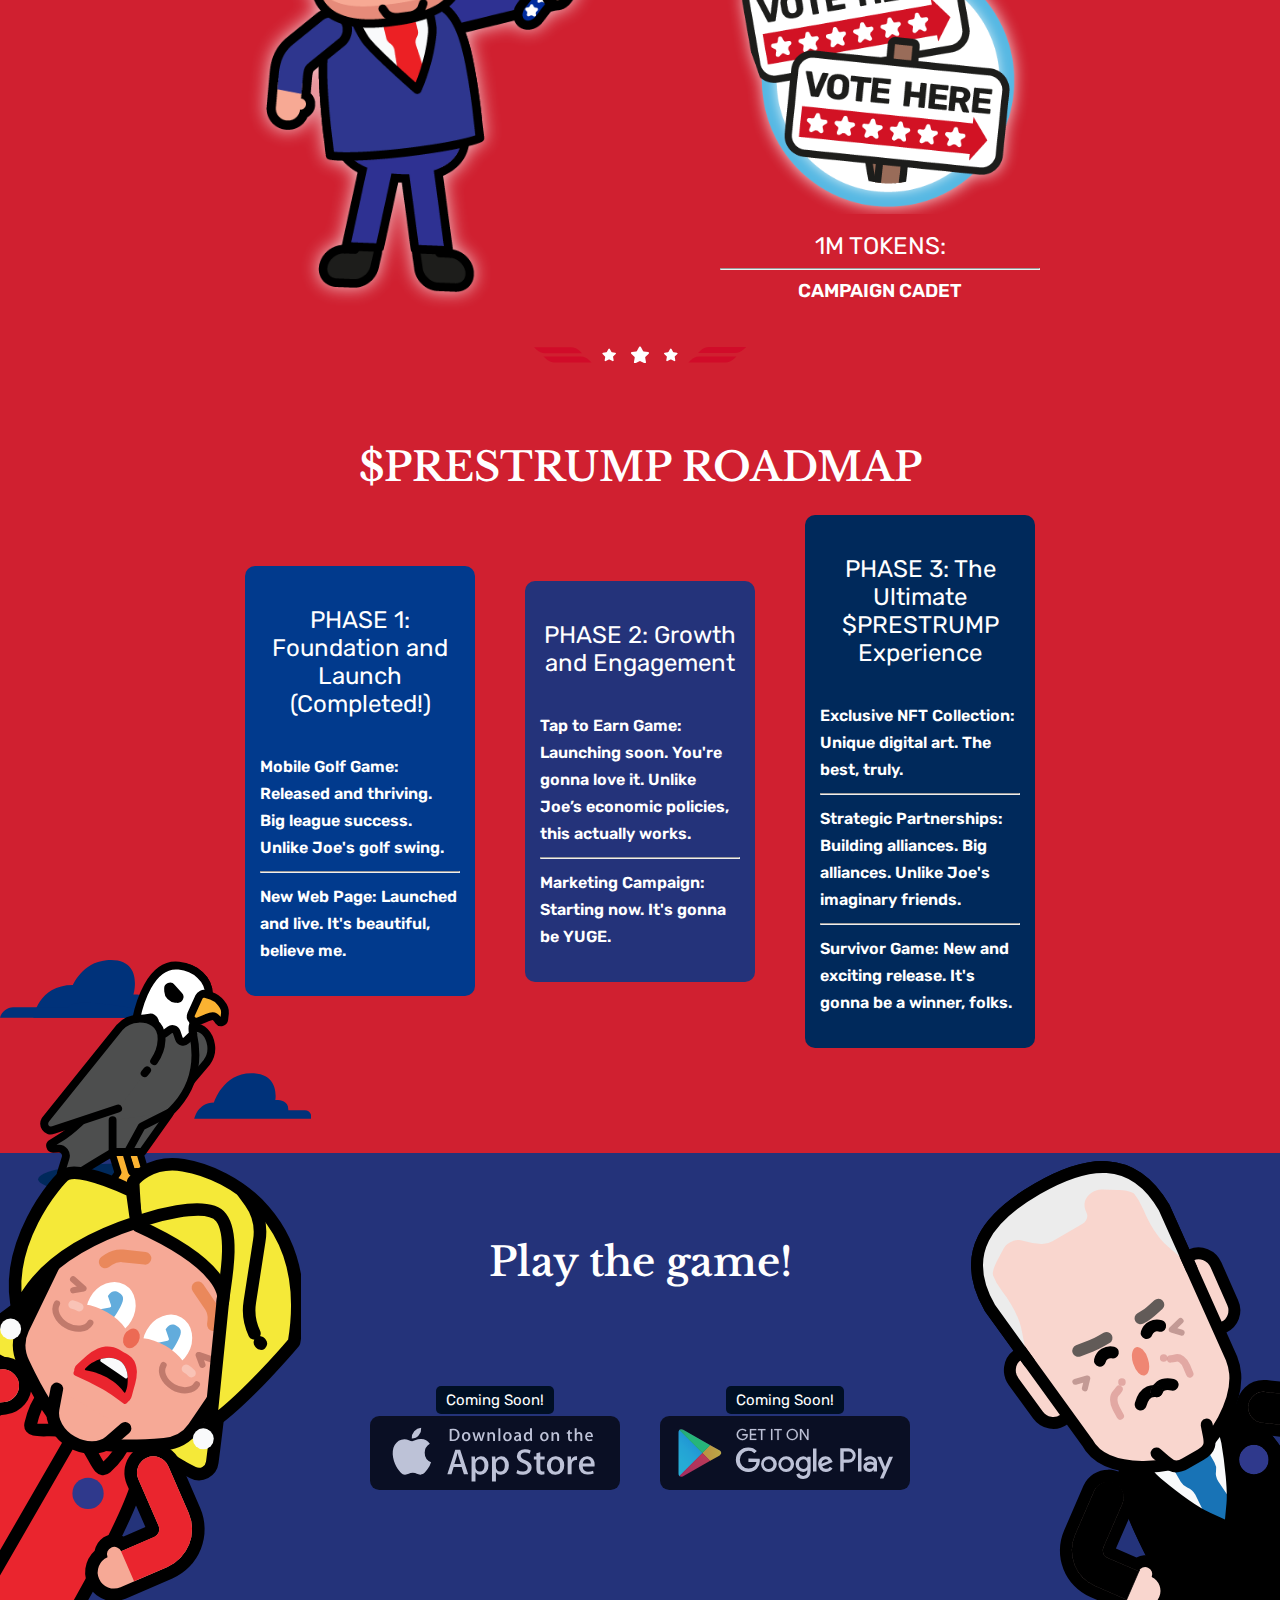
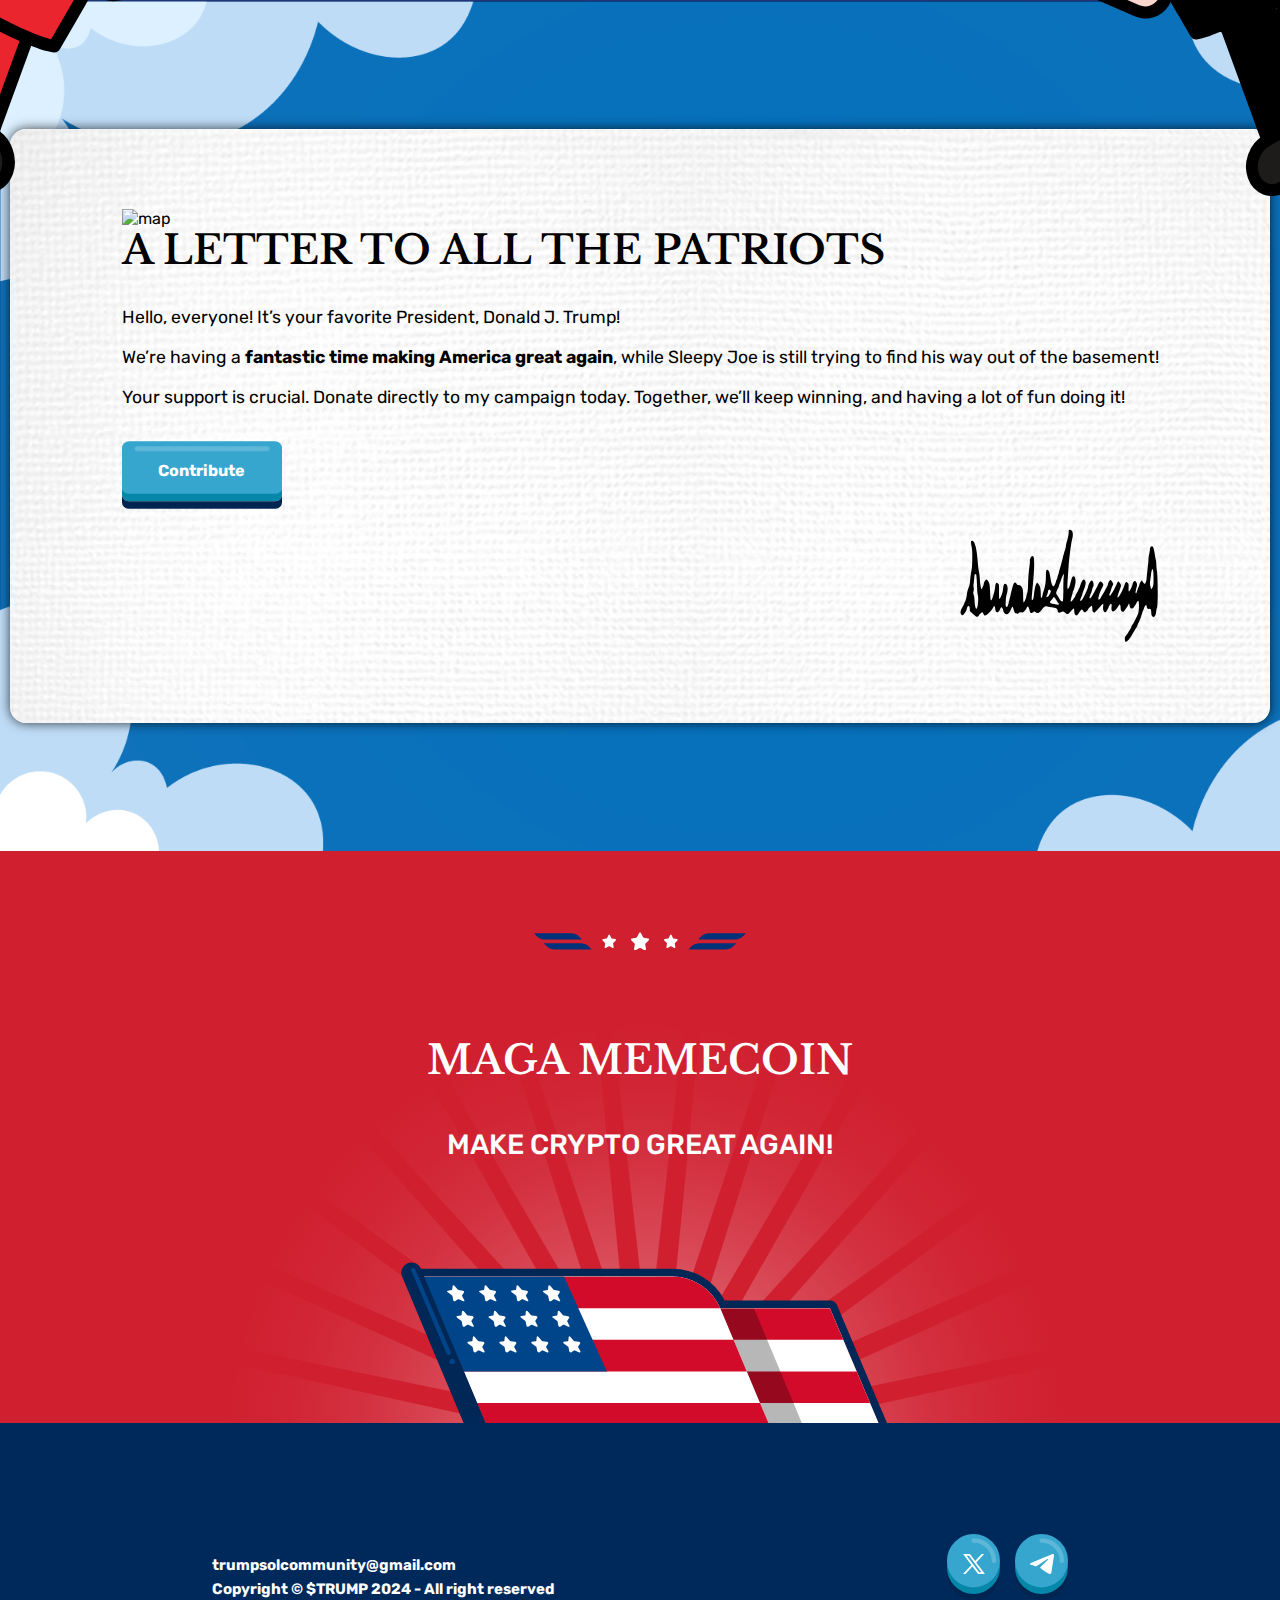
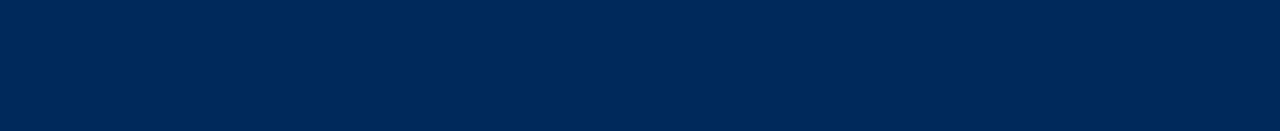
==== commit fe8ada7b: "nav" ====
--- a/index.html
+++ b/index.html
@@ -35,7 +35,7 @@
         <ul class="menu">
             <li><a href="https://dexscreener.com/solana/gksf56lk6u3k3ddhj4nmdq6sp3hscrv8xcr1nqmqvm1d" target="blank">Charts</a></li>
             <li><a href="trumpify.html">Trumpify!</a></li>
-            <li><a href="https://app.trumpsol.xyz">Game App</a></li>
+            <!--<li><a href="https://app.trumpsol.xyz">Game App</a></li>-->
             <li><a href="https://www.donaldjtrump.com/crypto">Contribute</a></li>
         </ul>
       </header>
@@ -231,27 +231,26 @@
 
         </div>
     </section>
-    <section id="play" style="display: none;">
-        <div class="col-container ">
-            <h2 class="col-100" >Play the game and defeat <br>
-                <strong>Biden and Hillary</strong></h2>
-
-                <div class=" col-100 video-container">
+    <section id="play">
+        <div class="col-container playgame ">
+            <h2 class="col-100" >Play the game!</h2>
+            <img src="./assets/imgs/screenGolf.PNG" alt="">
+                <!--<div class=" col-100 video-container">
                     <video width="560" height="315" src="./assets/imgs/vid.mp4"></video>
                     <iframe width="560" height="315" src="https://www.youtube.com/embed/KQiTBeCXJhE?si=iDkpG4KXfn83AIi7"  frameborder="0" allow="accelerometer; autoplay; encrypted-media; gyroscope; picture-in-picture" allowfullscreen></iframe>
-                </div>
+                </div>-->
         </div>
 
         <div id="download-ctas" class="col-container">
-            <a href="https://play.google.com/store/apps/details?id=com.AconcaguaGames.TrumpSolanaGolf&hl=es_AR&gl=US" class="donwload-app"><img src="./assets/imgs/googleplay.svg" alt="download on google play"></a>
             <a class="donwload-app comingsoon"><img src="./assets/imgs/appstore.svg" alt="download on app"></a>
+            <a class="donwload-app comingsoon" href="#"><img src="./assets/imgs/googleplay.svg" alt="download on google play"></a>
         </div>
     </section>
     <section id="donate">
         <div class="col-container">
                     
             <div class="col-80">
-                <div style="width: 100%;background-color: var(--navy); height: 100px; margin-bottom: 48px;">hola</div>
+                <img src="./assets/imgs/map.png" alt="map" class="map">
                 <h2 class="col-100" >A LETTER TO ALL THE PATRIOTS</h2>
                 <p>Hello, everyone! It’s your favorite President, Donald J. Trump!</p>
                 <p>We’re having a <strong>fantastic time making America great again</strong>, while Sleepy Joe is still trying to find his way out of the basement!</p>    
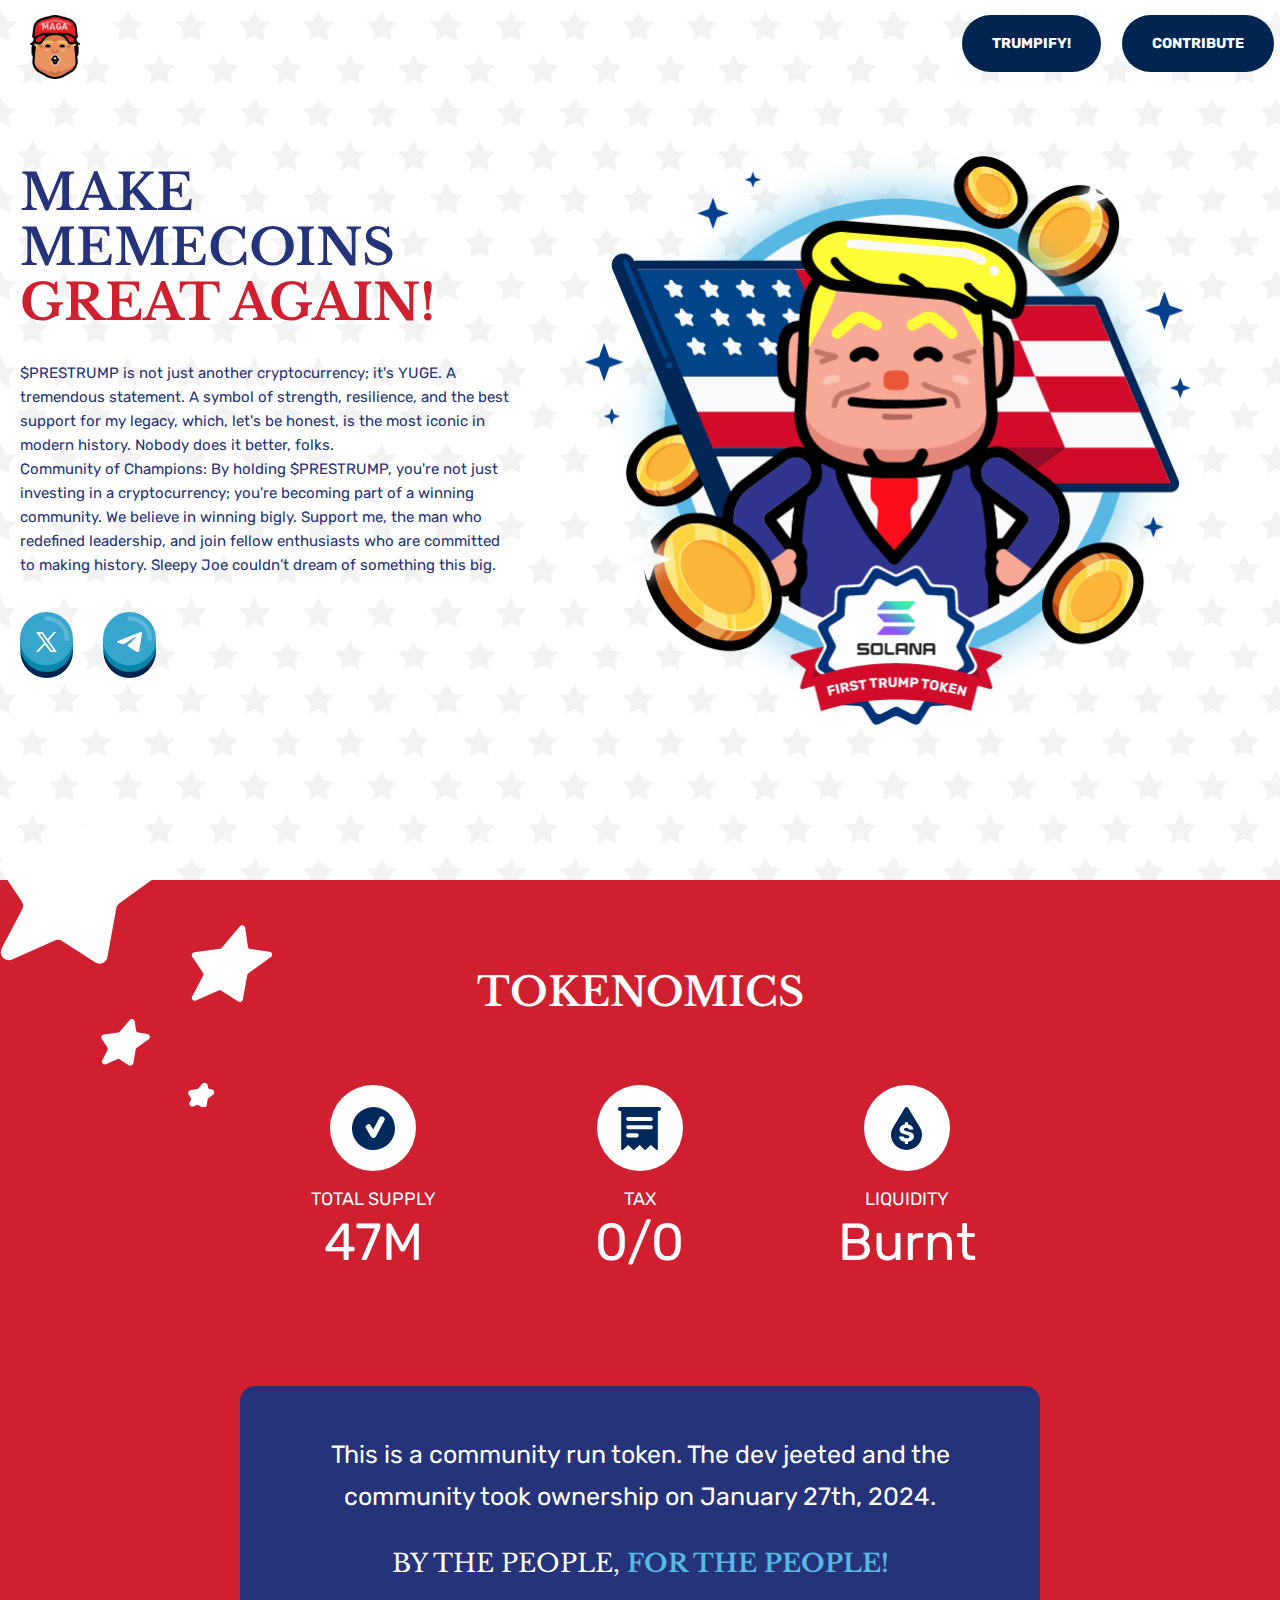
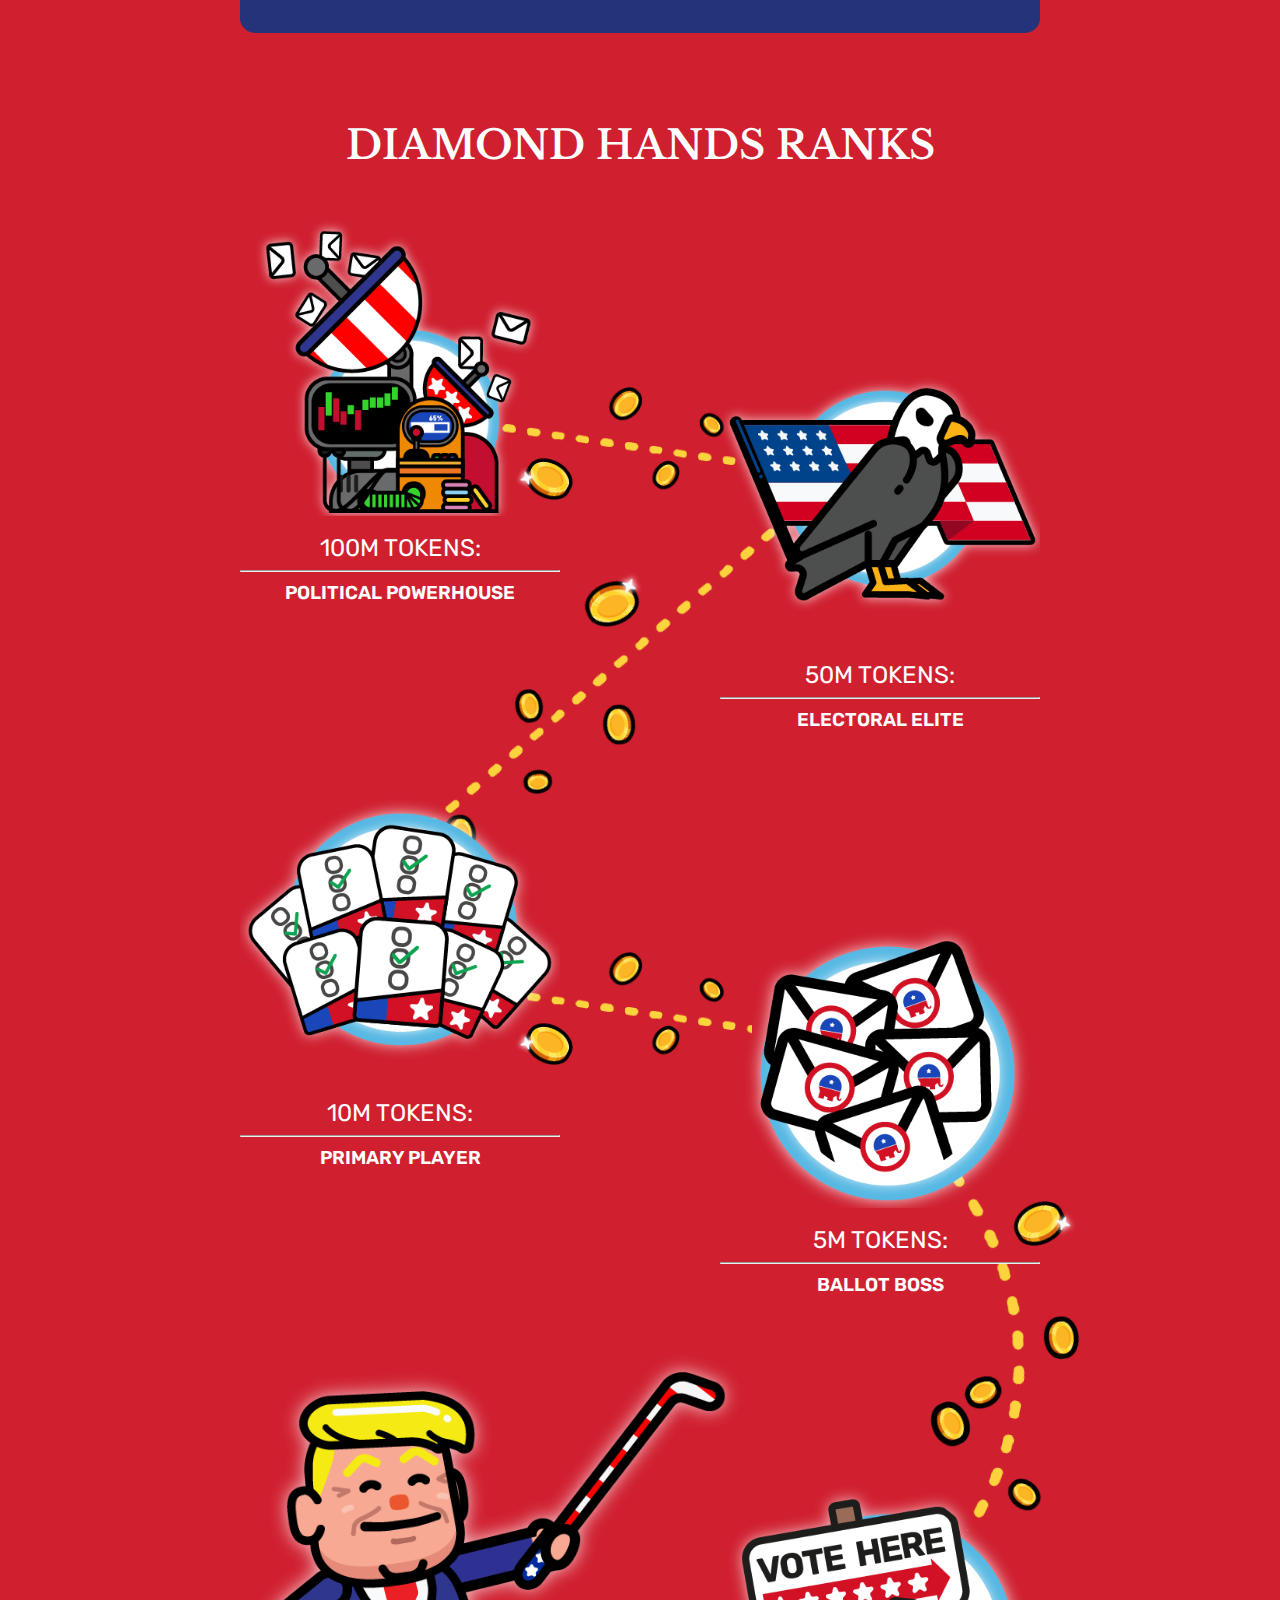
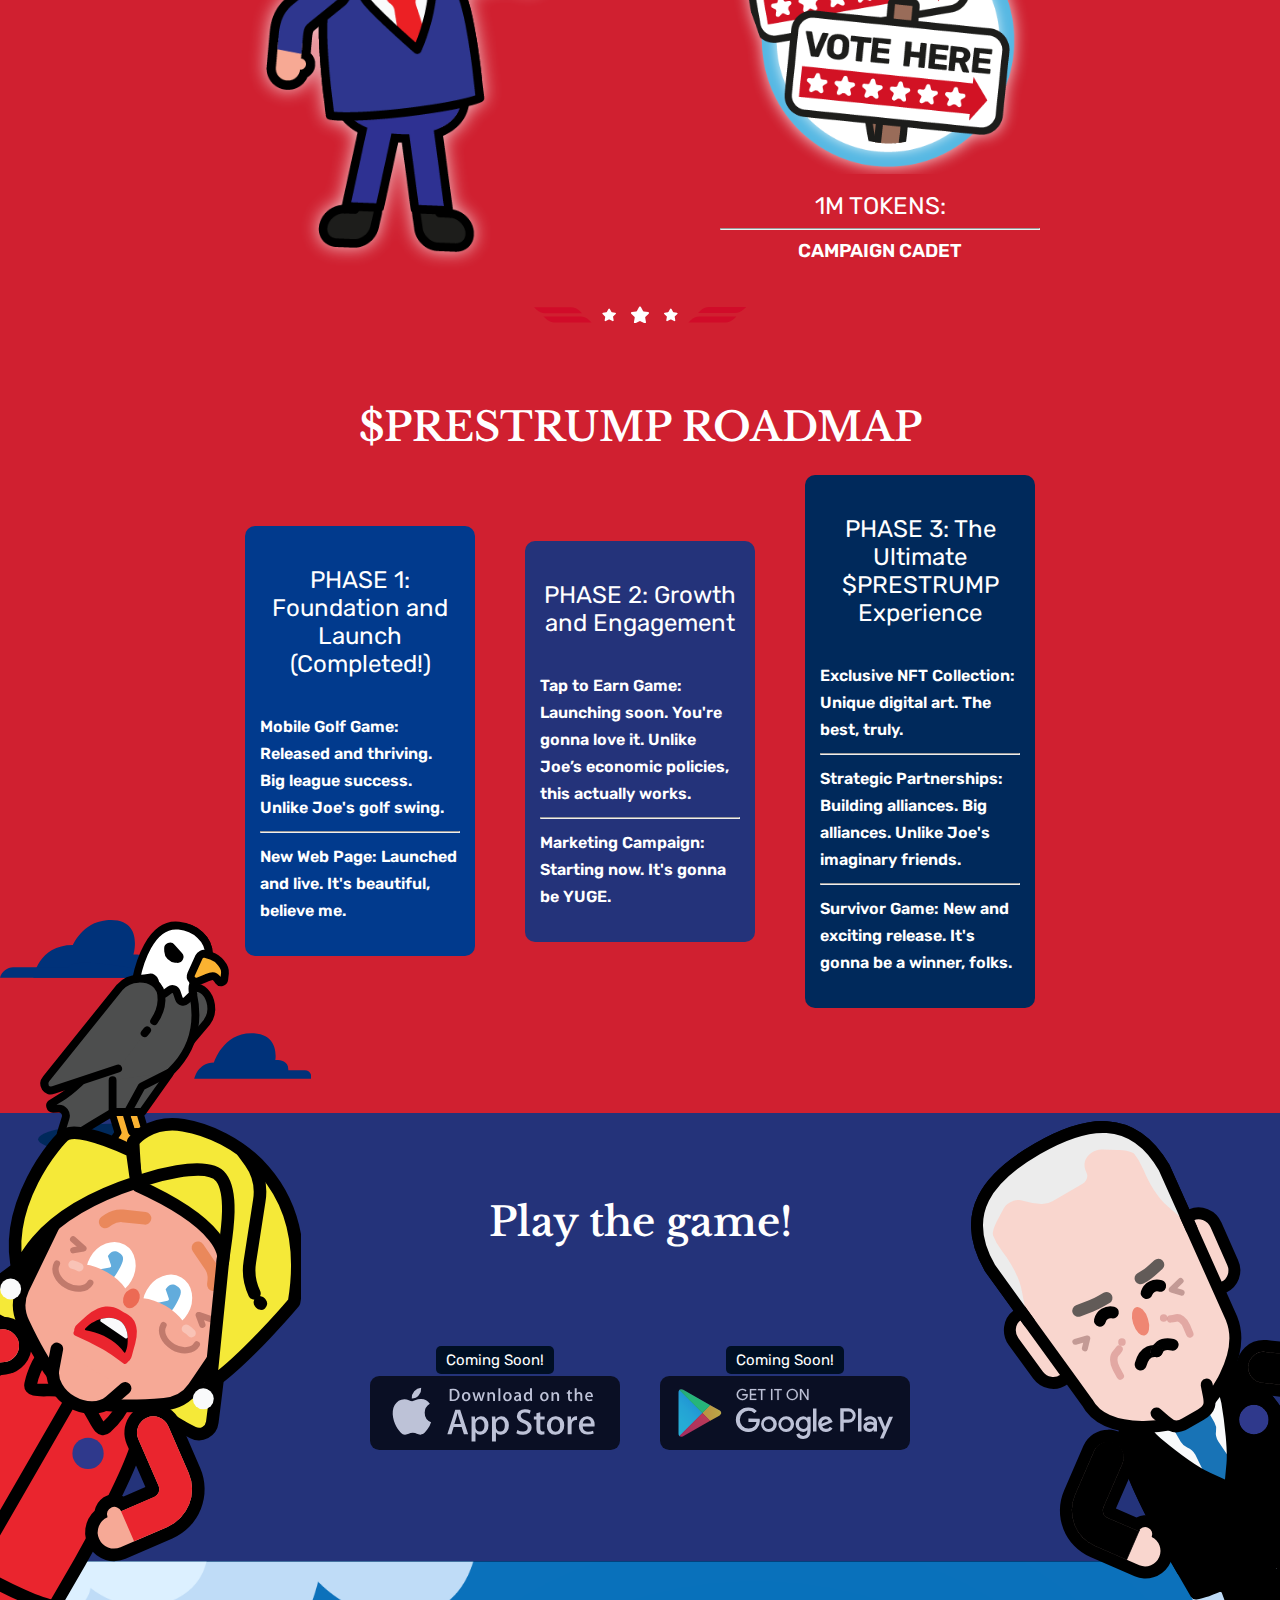
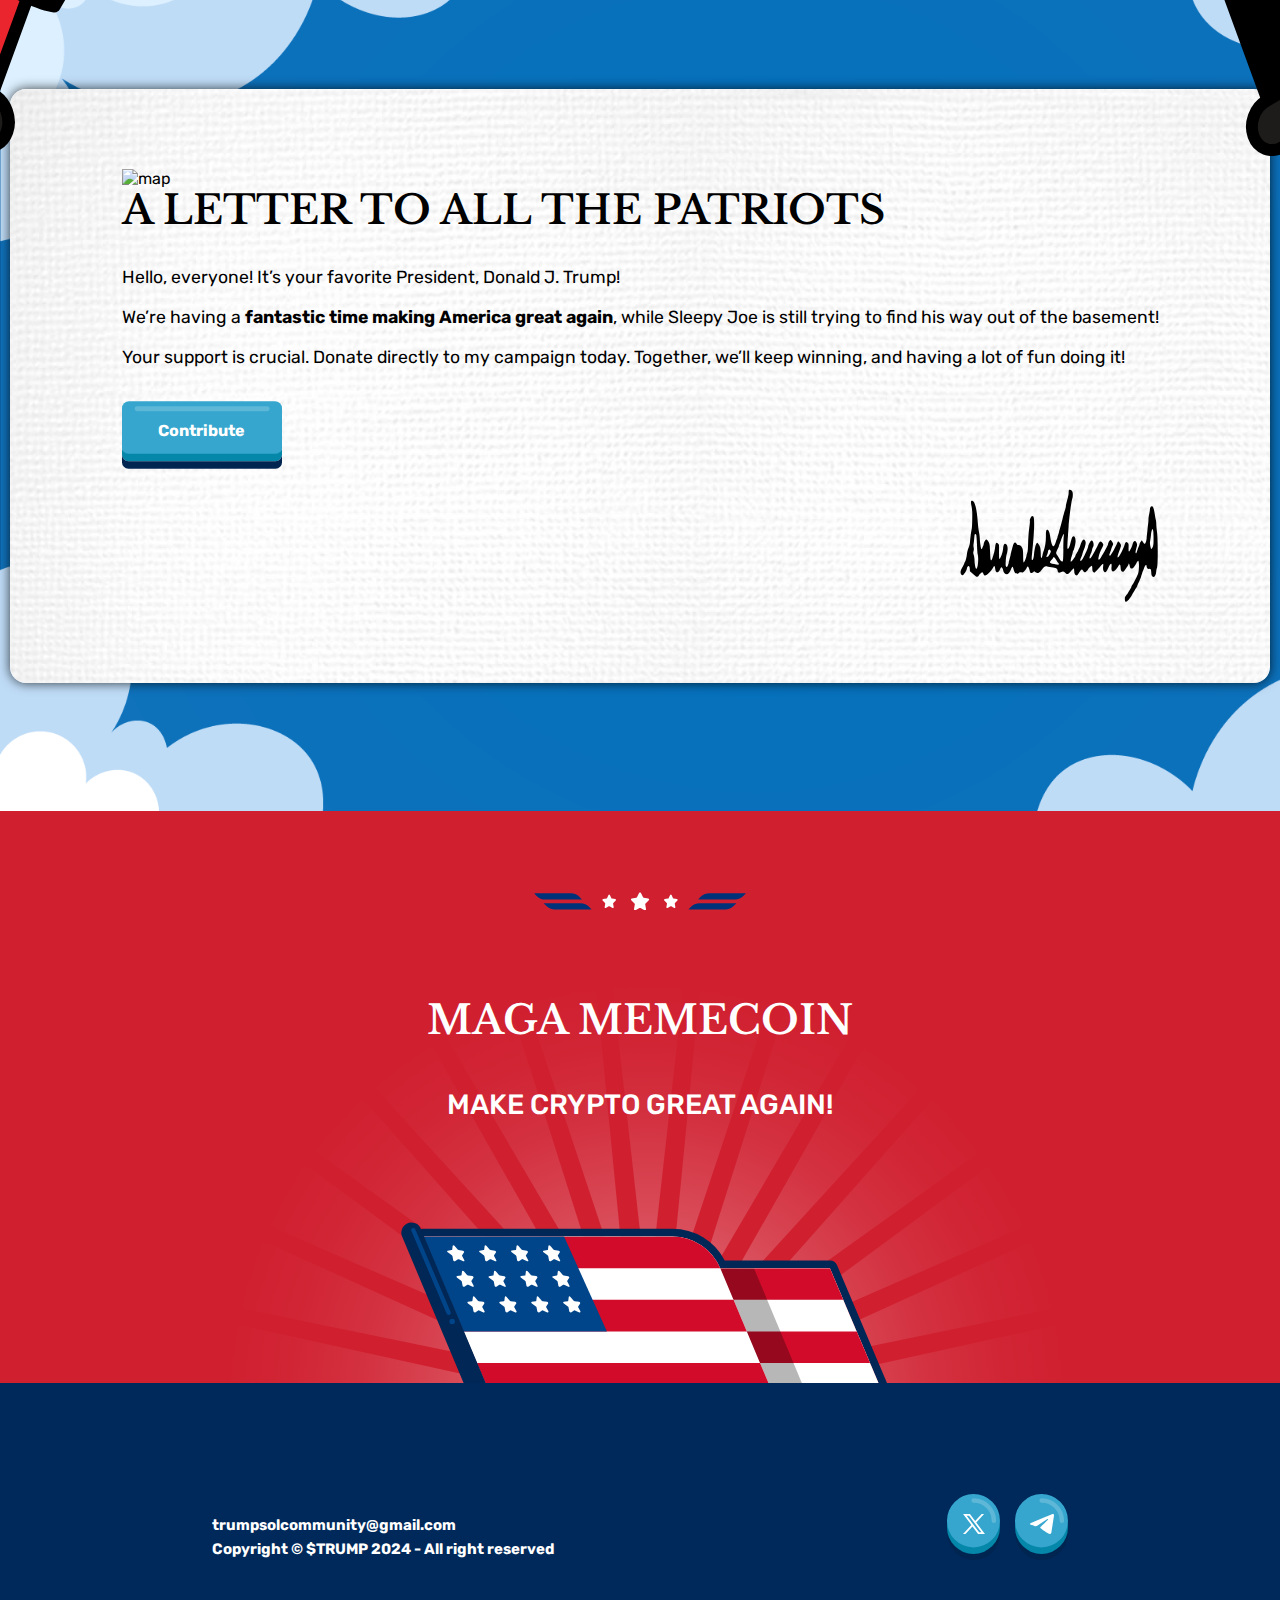
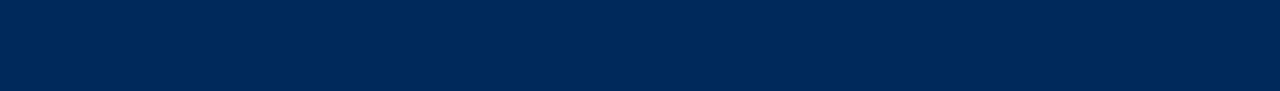
==== commit 66f18f2b: "changes" ====
--- a/index.html
+++ b/index.html
@@ -33,7 +33,7 @@
         <input class="menu-btn" type="checkbox" id="menu-btn" />
         <label class="menu-icon" for="menu-btn"><span class="navicon"></span></label>
         <ul class="menu">
-            <li><a href="https://dexscreener.com/solana/gksf56lk6u3k3ddhj4nmdq6sp3hscrv8xcr1nqmqvm1d" target="blank">Charts</a></li>
+            <li style="display: none;"><a href="https://dexscreener.com/solana/gksf56lk6u3k3ddhj4nmdq6sp3hscrv8xcr1nqmqvm1d" target="blank">Charts</a></li>
             <li><a href="trumpify.html">Trumpify!</a></li>
             <!--<li><a href="https://app.trumpsol.xyz">Game App</a></li>-->
             <li><a href="https://www.donaldjtrump.com/crypto">Contribute</a></li>
@@ -64,10 +64,10 @@
                 <p>$PRESTRUMP is not just another cryptocurrency; it's YUGE. A tremendous statement. A symbol of strength, resilience, and the best support for my legacy, which, let's be honest, is the most iconic in modern history. Nobody does it better, folks.</p> 
                 <p>Community of Champions: By holding $PRESTRUMP, you're not just investing in a cryptocurrency; you're becoming part of a winning community. We believe in winning bigly. Support me, the man who redefined leadership, and join fellow enthusiasts who are committed to making history. Sleepy Joe couldn’t dream of something this big.</p>
                 <div class="hero-ctas">
-                    <a  id="btn1" onclick="copyContract('AwRErBEFGTnohzfLeRSBH9HddQEy2oeRxnWLrbvFFh95', 'btn1')" class="button-analog button-analog-long button-blue" id="contract" >AwREr....FFh95</a>
+                    <a style="display: none;" id="btn1" onclick="copyContract('AwRErBEFGTnohzfLeRSBH9HddQEy2oeRxnWLrbvFFh95', 'btn1')" class="button-analog button-analog-long button-blue" id="contract" >AwREr....FFh95</a>
                     <a class="button-analog button-analog-circle" href="https://twitter.com/trumpsolanacoin" target="_blank"><img src="./assets/imgs/x.svg" alt="twitter/X"></a>
                     <a class="button-analog button-analog-circle" href="https://t.co/MQiKZ2iTFq" target="_blank"><img src="./assets/imgs/share.svg" alt="Share"></a>
-                    <a class="button-analog button-analog-long button-red button-unabled" href="https://raydium.io/swap/?outputCurrency=AwRErBEFGTnohzfLeRSBH9HddQEy2oeRxnWLrbvFFh95" target="_blank">BUY NOW</a>
+                    <a style="display: none;" class="button-analog button-analog-long button-red button-unabled" href="https://raydium.io/swap/?outputCurrency=AwRErBEFGTnohzfLeRSBH9HddQEy2oeRxnWLrbvFFh95" target="_blank">BUY NOW</a>
                 </div>
             </div>
             <div class="col-60 col-right">
@@ -80,7 +80,7 @@
 
             <div class="col-container" >
                 <h2 class="col-100">TOKENOMICS</h2>
-                <div class="contract-copy col-100">
+                <div class="contract-copy col-100" style="display: none;">
                     <p>CONTRACT: AwRErBEFGTnohzfLeRSBH9HddQEy2oeRxnWLrbvFFh95</p> 
                     <input type="text" value="AwRErBEFGTnohzfLeRSBH9HddQEy2oeRxnWLrbvFFh95" id="contract" class="hidden">
                     <button onclick="copyContract('AwRErBEFGTnohzfLeRSBH9HddQEy2oeRxnWLrbvFFh95', 'btn2')" class="copybtn" id="btn2">
@@ -97,7 +97,7 @@
                     </div>
                     <div class="stat-circle">
                         <p>TOTAL SUPPLY</p>
-                        <span class="stat">47B</span>
+                        <span class="stat">47M</span>
                     </div>
                 </div>
                 
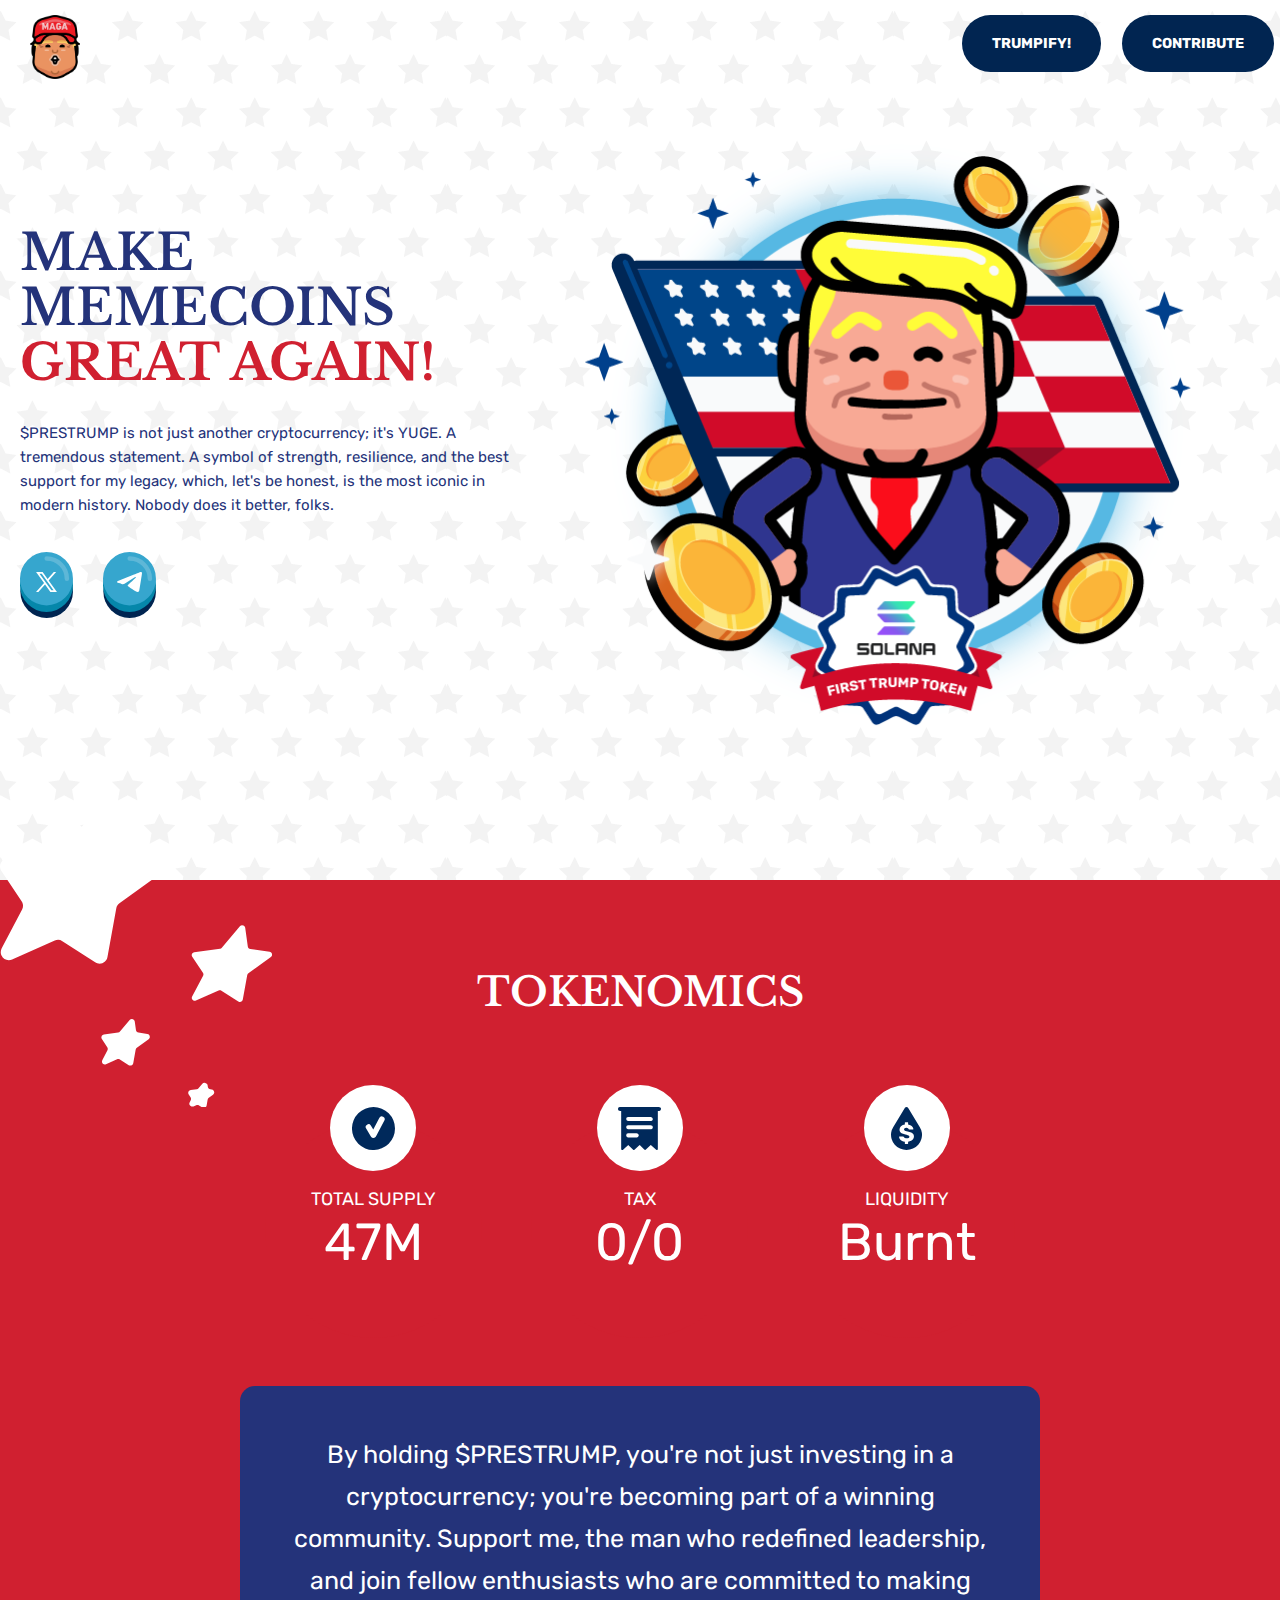
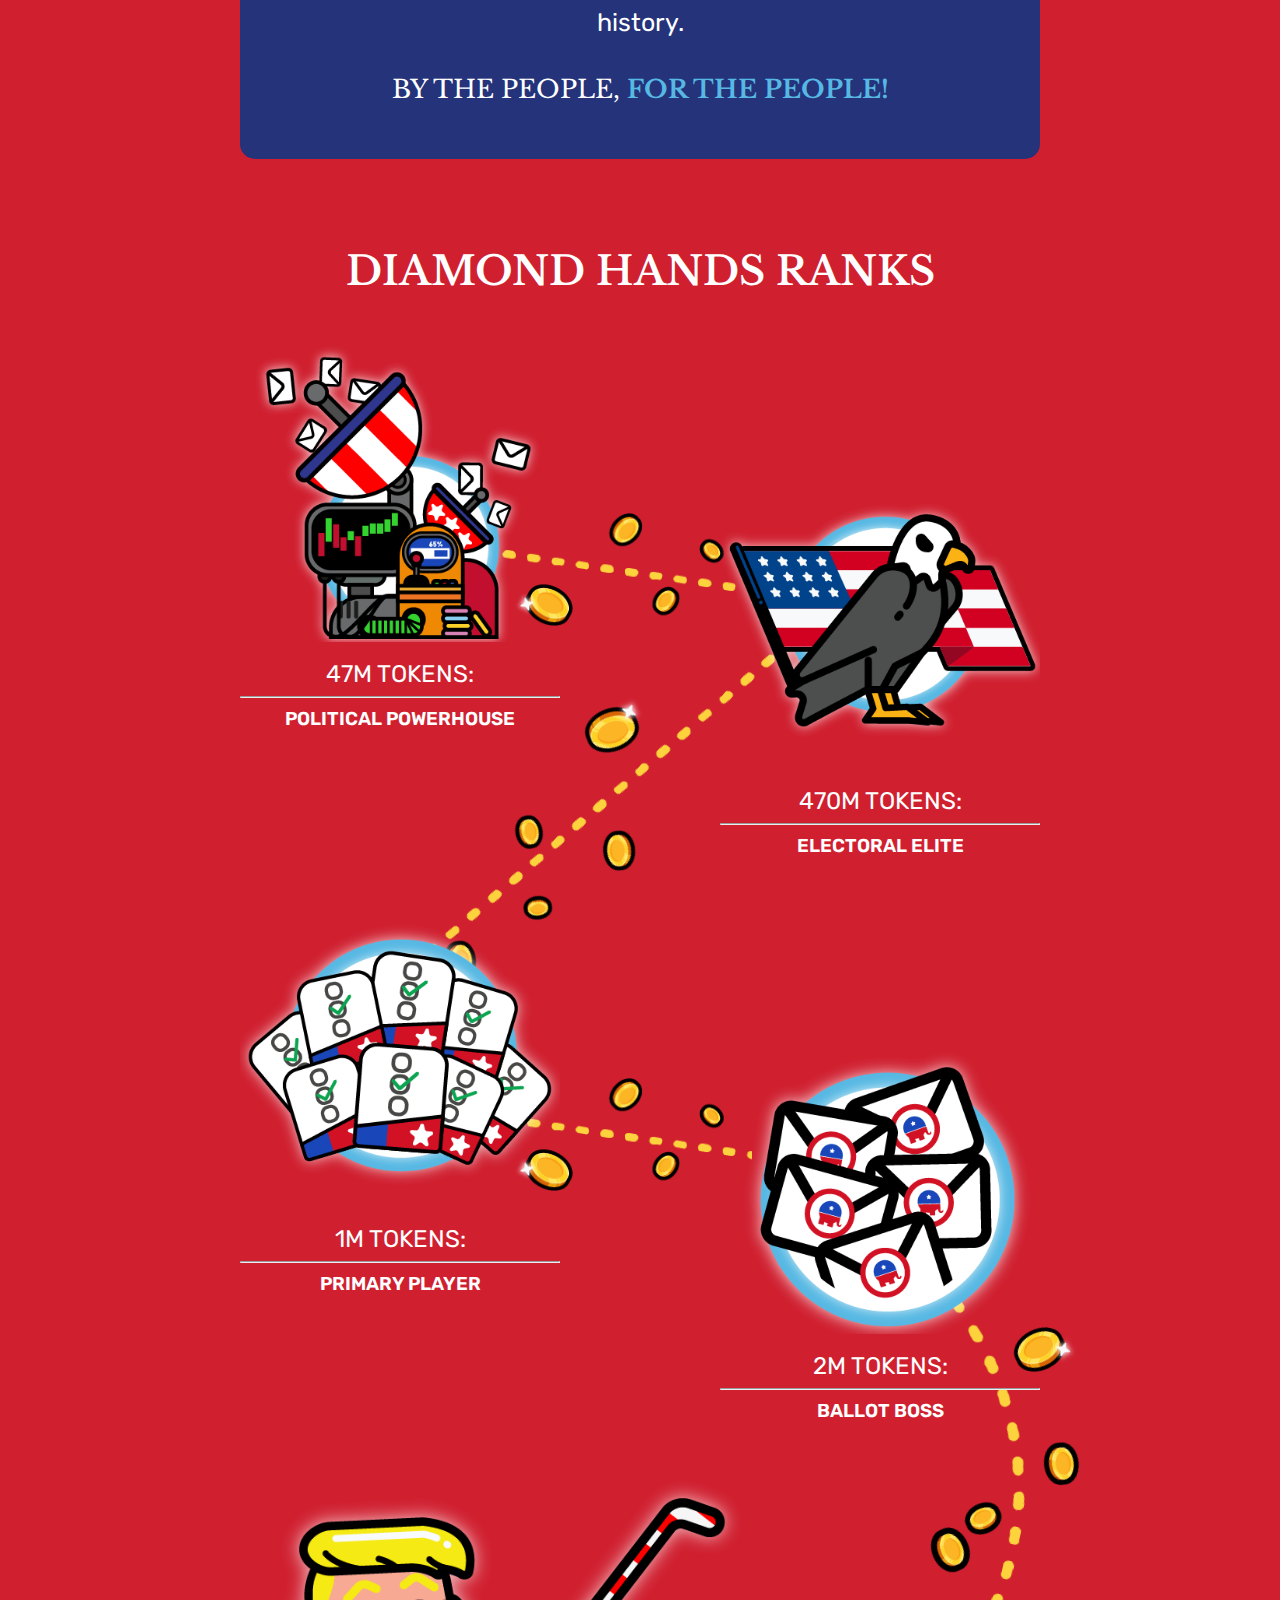
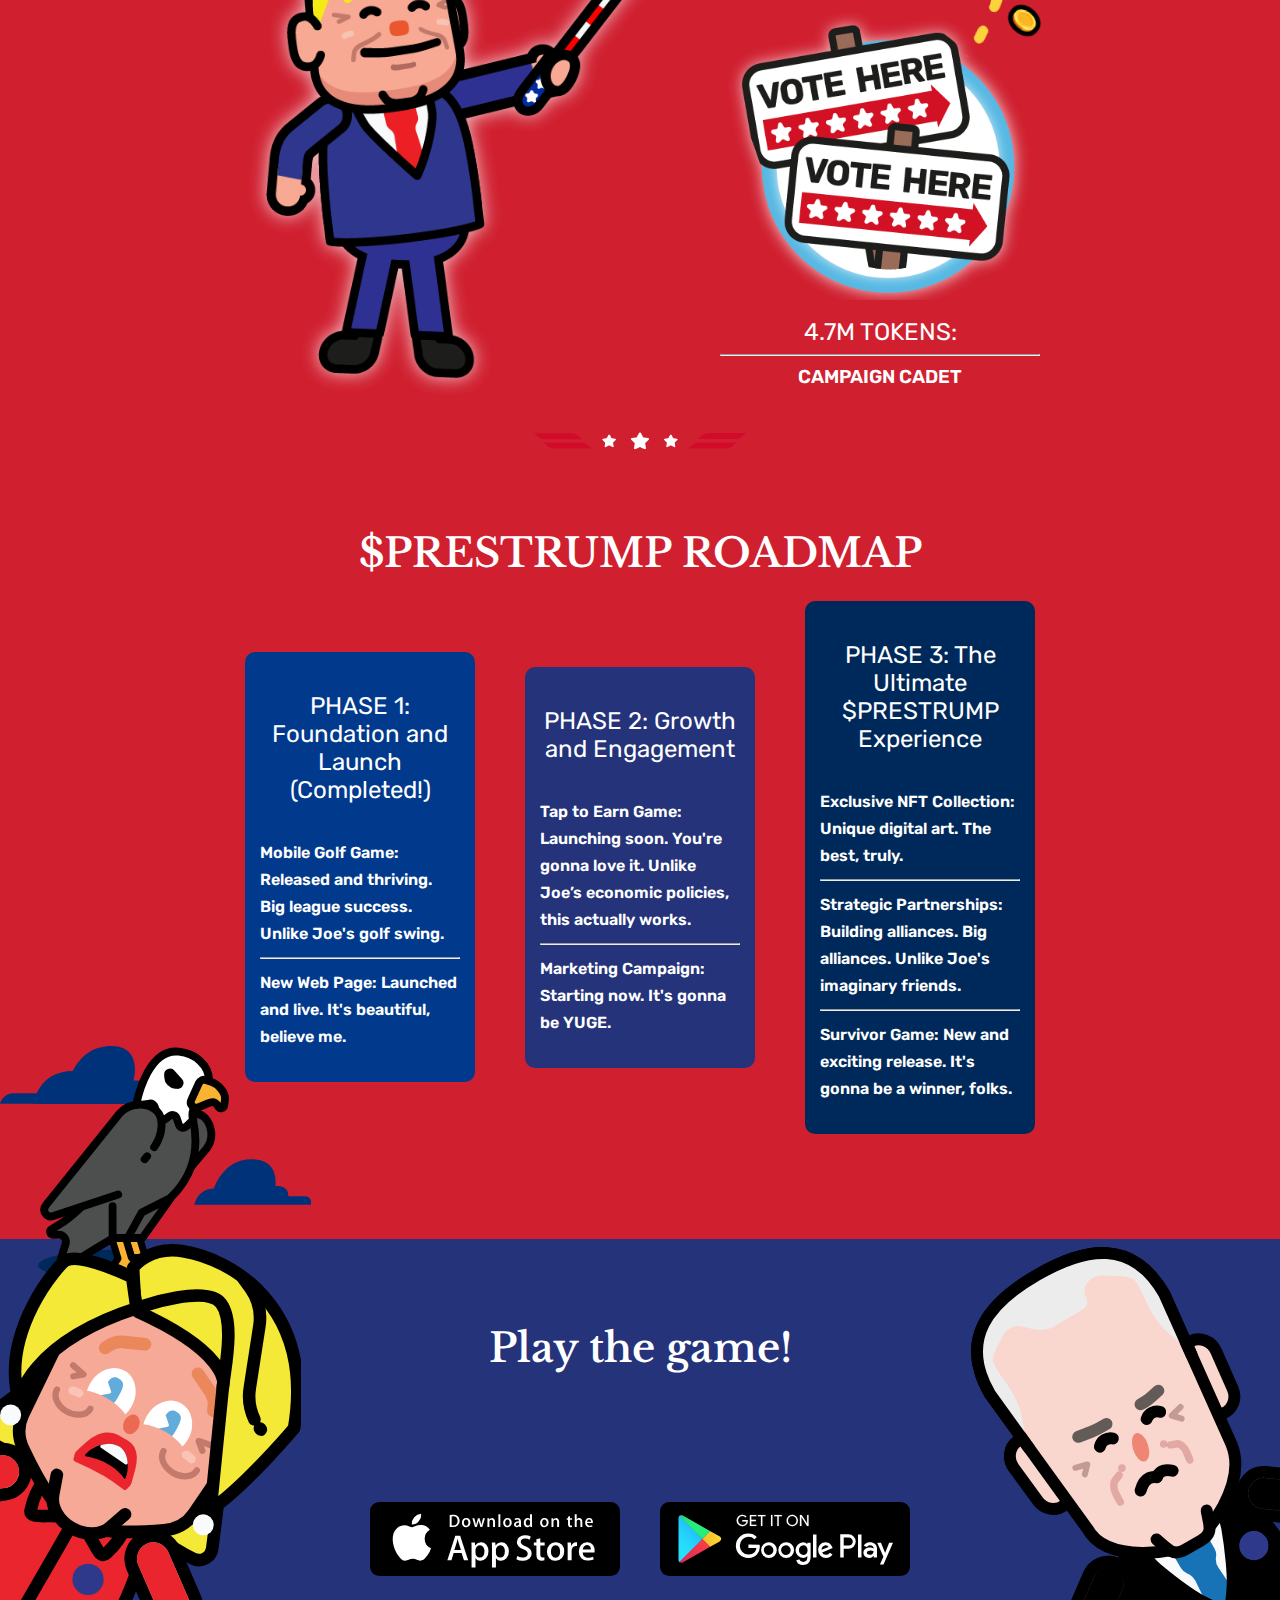
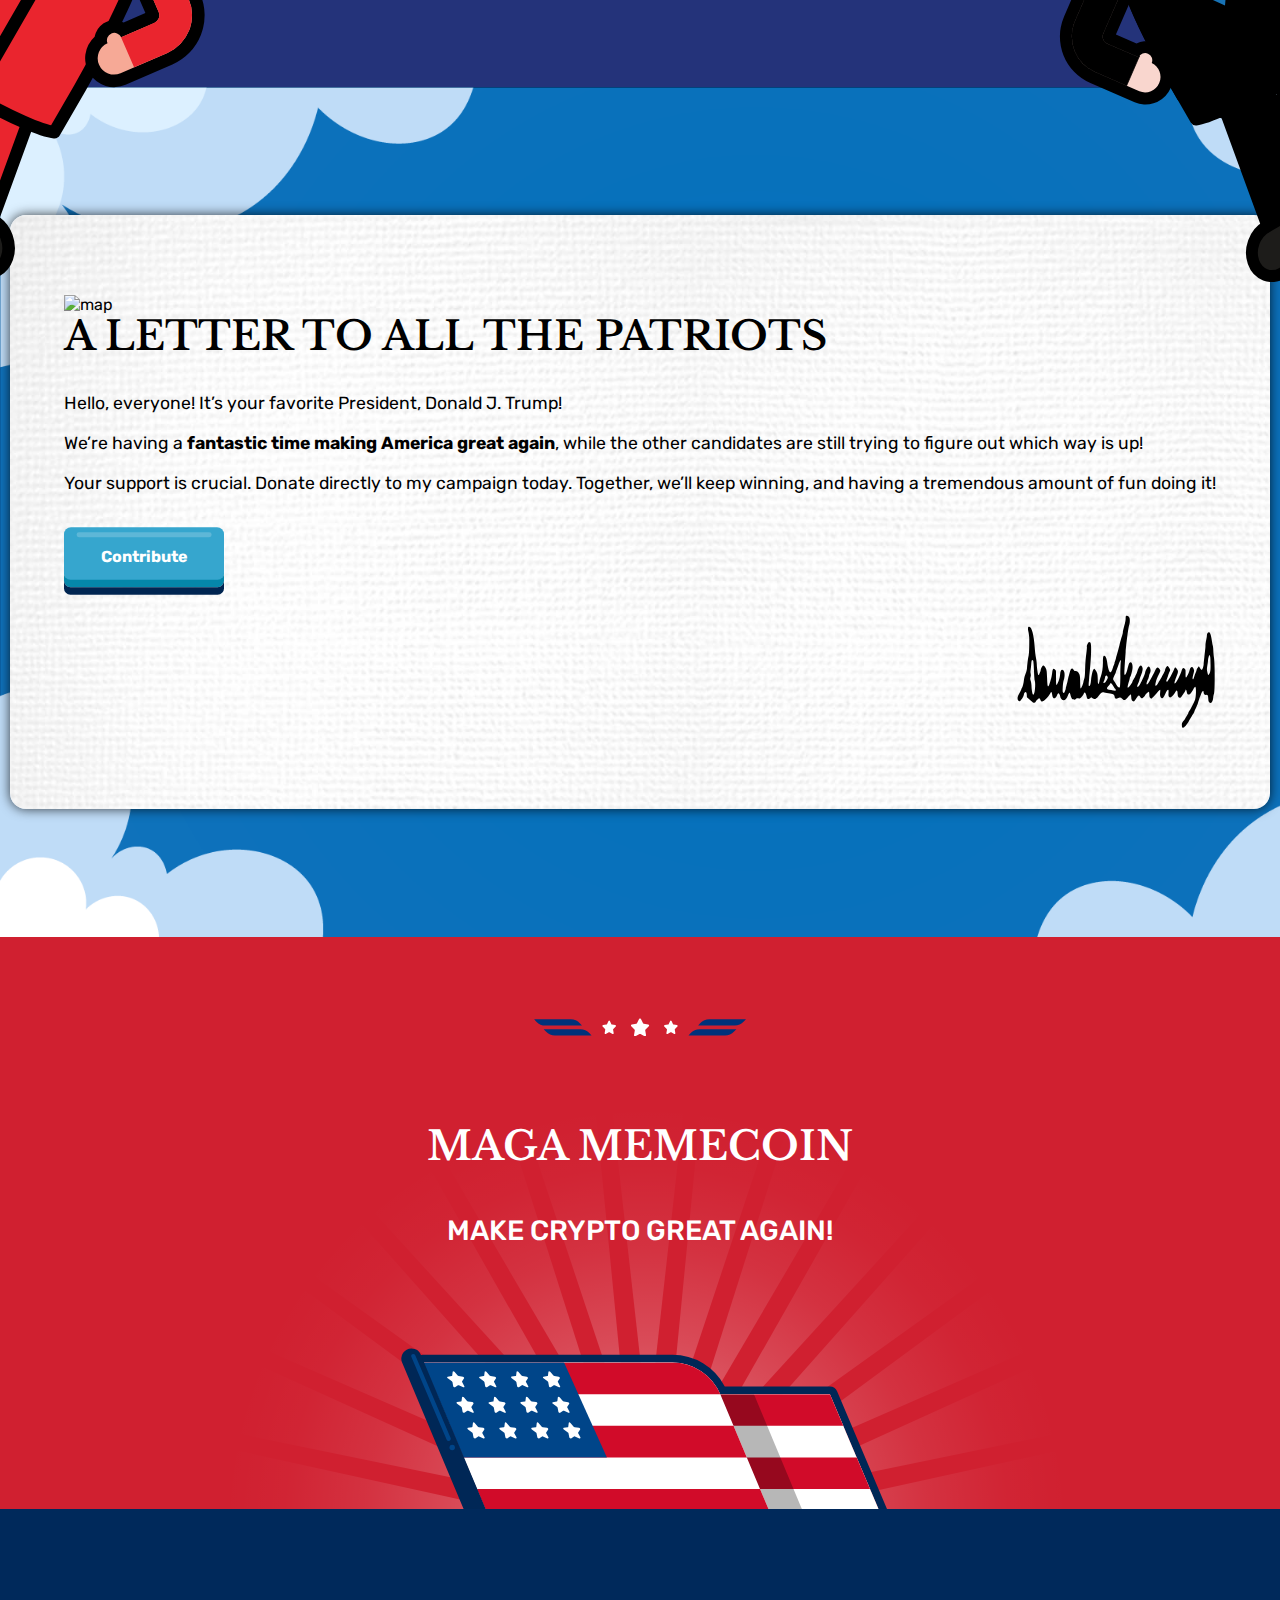
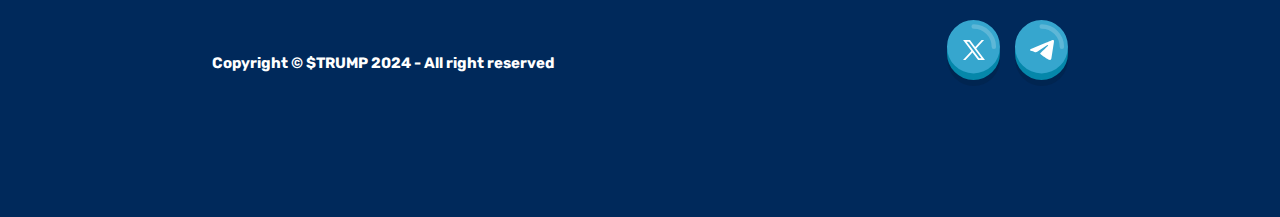
==== commit e638ee38: "changes final (?)" ====
--- a/index.html
+++ b/index.html
@@ -62,7 +62,6 @@
             <div class="col-40 col-left">
                 <h1>MAKE MEMECOINS <strong>GREAT AGAIN!</strong></h1>
                 <p>$PRESTRUMP is not just another cryptocurrency; it's YUGE. A tremendous statement. A symbol of strength, resilience, and the best support for my legacy, which, let's be honest, is the most iconic in modern history. Nobody does it better, folks.</p> 
-                <p>Community of Champions: By holding $PRESTRUMP, you're not just investing in a cryptocurrency; you're becoming part of a winning community. We believe in winning bigly. Support me, the man who redefined leadership, and join fellow enthusiasts who are committed to making history. Sleepy Joe couldn’t dream of something this big.</p>
                 <div class="hero-ctas">
                     <a style="display: none;" id="btn1" onclick="copyContract('AwRErBEFGTnohzfLeRSBH9HddQEy2oeRxnWLrbvFFh95', 'btn1')" class="button-analog button-analog-long button-blue" id="contract" >AwREr....FFh95</a>
                     <a class="button-analog button-analog-circle" href="https://twitter.com/trumpsolanacoin" target="_blank"><img src="./assets/imgs/x.svg" alt="twitter/X"></a>
@@ -122,7 +121,7 @@
                 </div>
                 <div class="col-container community-container"  >
                     <div class="col-100 community">
-                        <p>This is a community run token. The dev jeeted and the community took ownership on January 27th, 2024.</p>
+                        <p>By holding $PRESTRUMP, you're not just investing in a cryptocurrency; you're becoming part of a winning community. Support me, the man who redefined leadership, and join fellow enthusiasts who are committed to making history.</p>
                         <p class="comunity-tagline">By the people, <strong>for the people!</strong></p>
                     </div>
                 </div>
@@ -137,7 +136,7 @@
                                     <img src="./assets/imgs/rank-1.png" alt="">
                                 </div>
                                 <div class="rank-data">
-                                    <p>100M TOKENS:</p>
+                                    <p>47M TOKENS:</p>
                                     <hr>
                                     <h3>POLITICAL POWERHOUSE</h3>
                                 </div>
@@ -147,7 +146,7 @@
                                     <img src="./assets/imgs/rank-2.png" alt="">
                                 </div>
                                 <div class="rank-data">
-                                    <p>50M TOKENS:</p>
+                                    <p>470M TOKENS:</p>
                                     <hr>
                                     <h3>ELECTORAL ELITE</h3>
                                 </div>
@@ -157,7 +156,7 @@
                                     <img src="./assets/imgs/rank-3.png" alt="">
                                 </div>
                                 <div class="rank-data">
-                                    <p>10M TOKENS:</p>
+                                    <p>1M TOKENS:</p>
                                     <hr>
                                     <h3>PRIMARY PLAYER</h3>
                                 </div>
@@ -167,7 +166,7 @@
                                     <img src="./assets/imgs/rank-4.png" alt="">
                                 </div>
                                 <div class="rank-data">
-                                    <p>5M TOKENS:</p>
+                                    <p>2M TOKENS:</p>
                                     <hr>
                                     <h3>BALLOT BOSS</h3>
                                 </div>
@@ -182,7 +181,7 @@
                                     <img src="./assets/imgs/rank-5.png" alt="">
                                 </div>
                                 <div class="rank-data">
-                                    <p>1M TOKENS:</p>
+                                    <p>4.7M TOKENS:</p>
                                     <hr>
                                     <h3>CAMPAIGN CADET</h3>
                                 </div>
@@ -242,8 +241,8 @@
         </div>
 
         <div id="download-ctas" class="col-container">
-            <a class="donwload-app comingsoon"><img src="./assets/imgs/appstore.svg" alt="download on app"></a>
-            <a class="donwload-app comingsoon" href="#"><img src="./assets/imgs/googleplay.svg" alt="download on google play"></a>
+            <a class="donwload-app" href="https://apps.apple.com/ar/app/trump-solana-golf/id6502288987"><img src="./assets/imgs/appstore.svg" alt="download on app"></a>
+            <a class="donwload-app" href="https://play.google.com/store/apps/details?id=com.AconcaguaGames.TrumpSolanaGolf"><img src="./assets/imgs/googleplay.svg" alt="download on google play"></a>
         </div>
     </section>
     <section id="donate">
@@ -253,8 +252,8 @@
                 <img src="./assets/imgs/map.png" alt="map" class="map">
                 <h2 class="col-100" >A LETTER TO ALL THE PATRIOTS</h2>
                 <p>Hello, everyone! It’s your favorite President, Donald J. Trump!</p>
-                <p>We’re having a <strong>fantastic time making America great again</strong>, while Sleepy Joe is still trying to find his way out of the basement!</p>    
-                <p>Your support is crucial. Donate directly to my campaign today. Together, we’ll keep winning, and having a lot of fun doing it!</p>
+                <p>We’re having a <strong>fantastic time making America great again</strong>, while the other candidates are still trying to figure out which way is up!</p>    
+                <p>Your support is crucial. Donate directly to my campaign today. Together, we’ll keep winning, and having a tremendous amount of fun doing it!</p>
                 <a href="https://www.donaldjtrump.com/crypto" class="button-analog button-analog-long button-blue">Contribute</a>
                 <img src="./assets/imgs/Donald_J._Trump_signature.svg" alt="Signature" class="signature"> 
             </div>
@@ -277,7 +276,6 @@
     <footer>
         <div class="col-container ">
             <div class="col-left">
-                <p>trumpsolcommunity@gmail.com</p>
                 <p>Copyright © $TRUMP 2024 - All right reserved</p>
             </div>
             <div class="col-right">
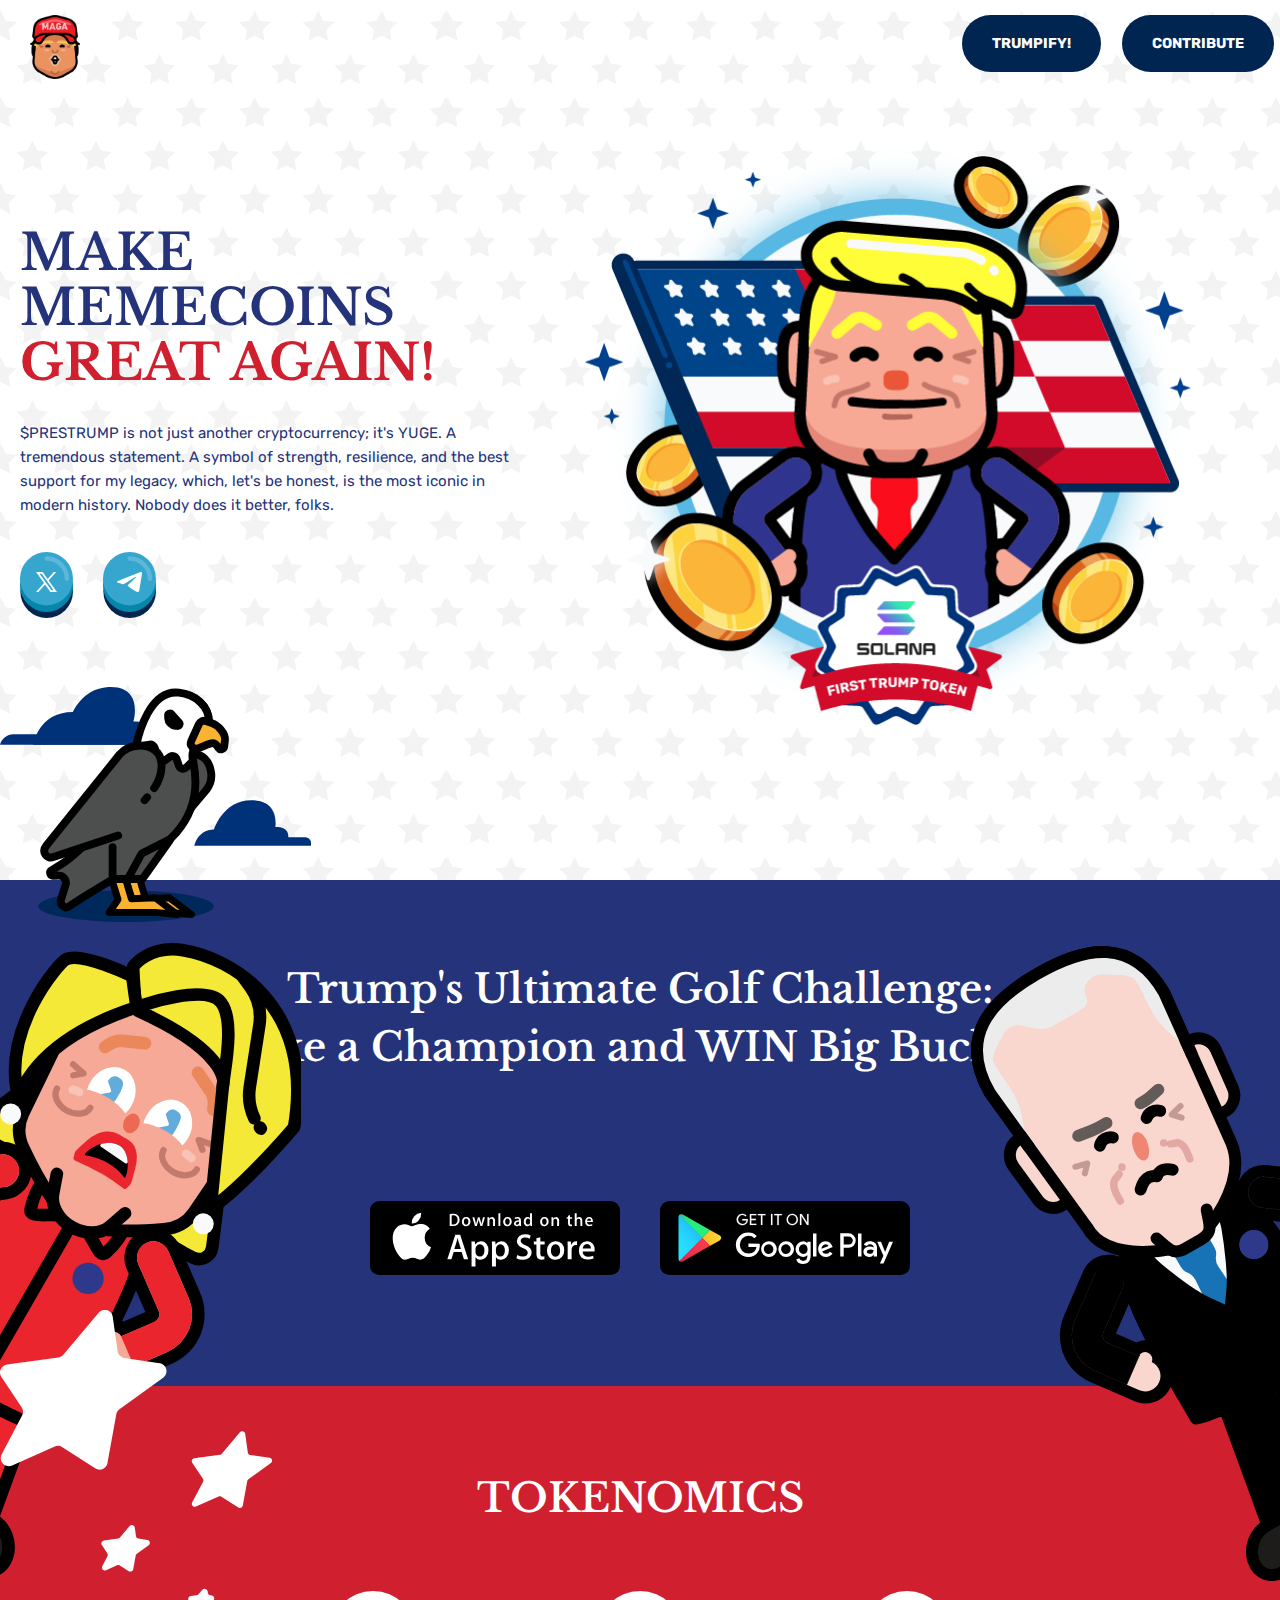
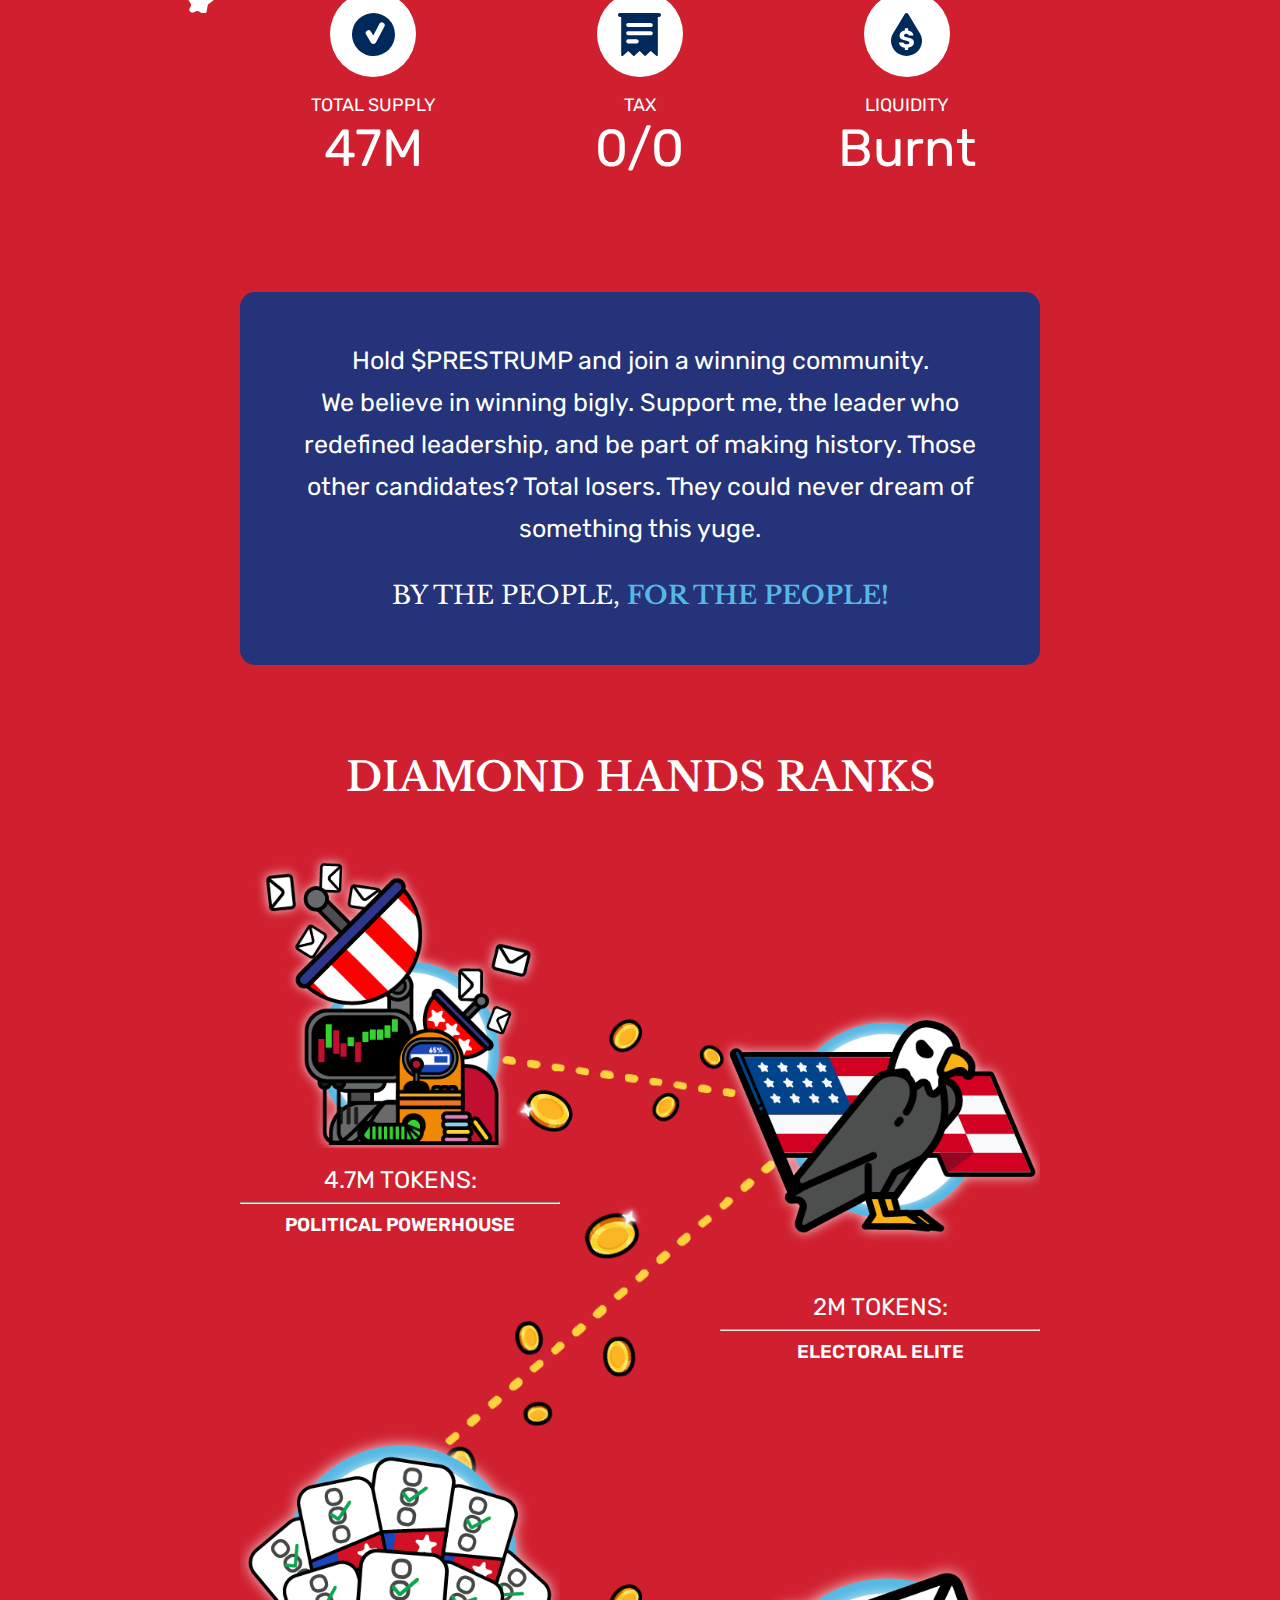
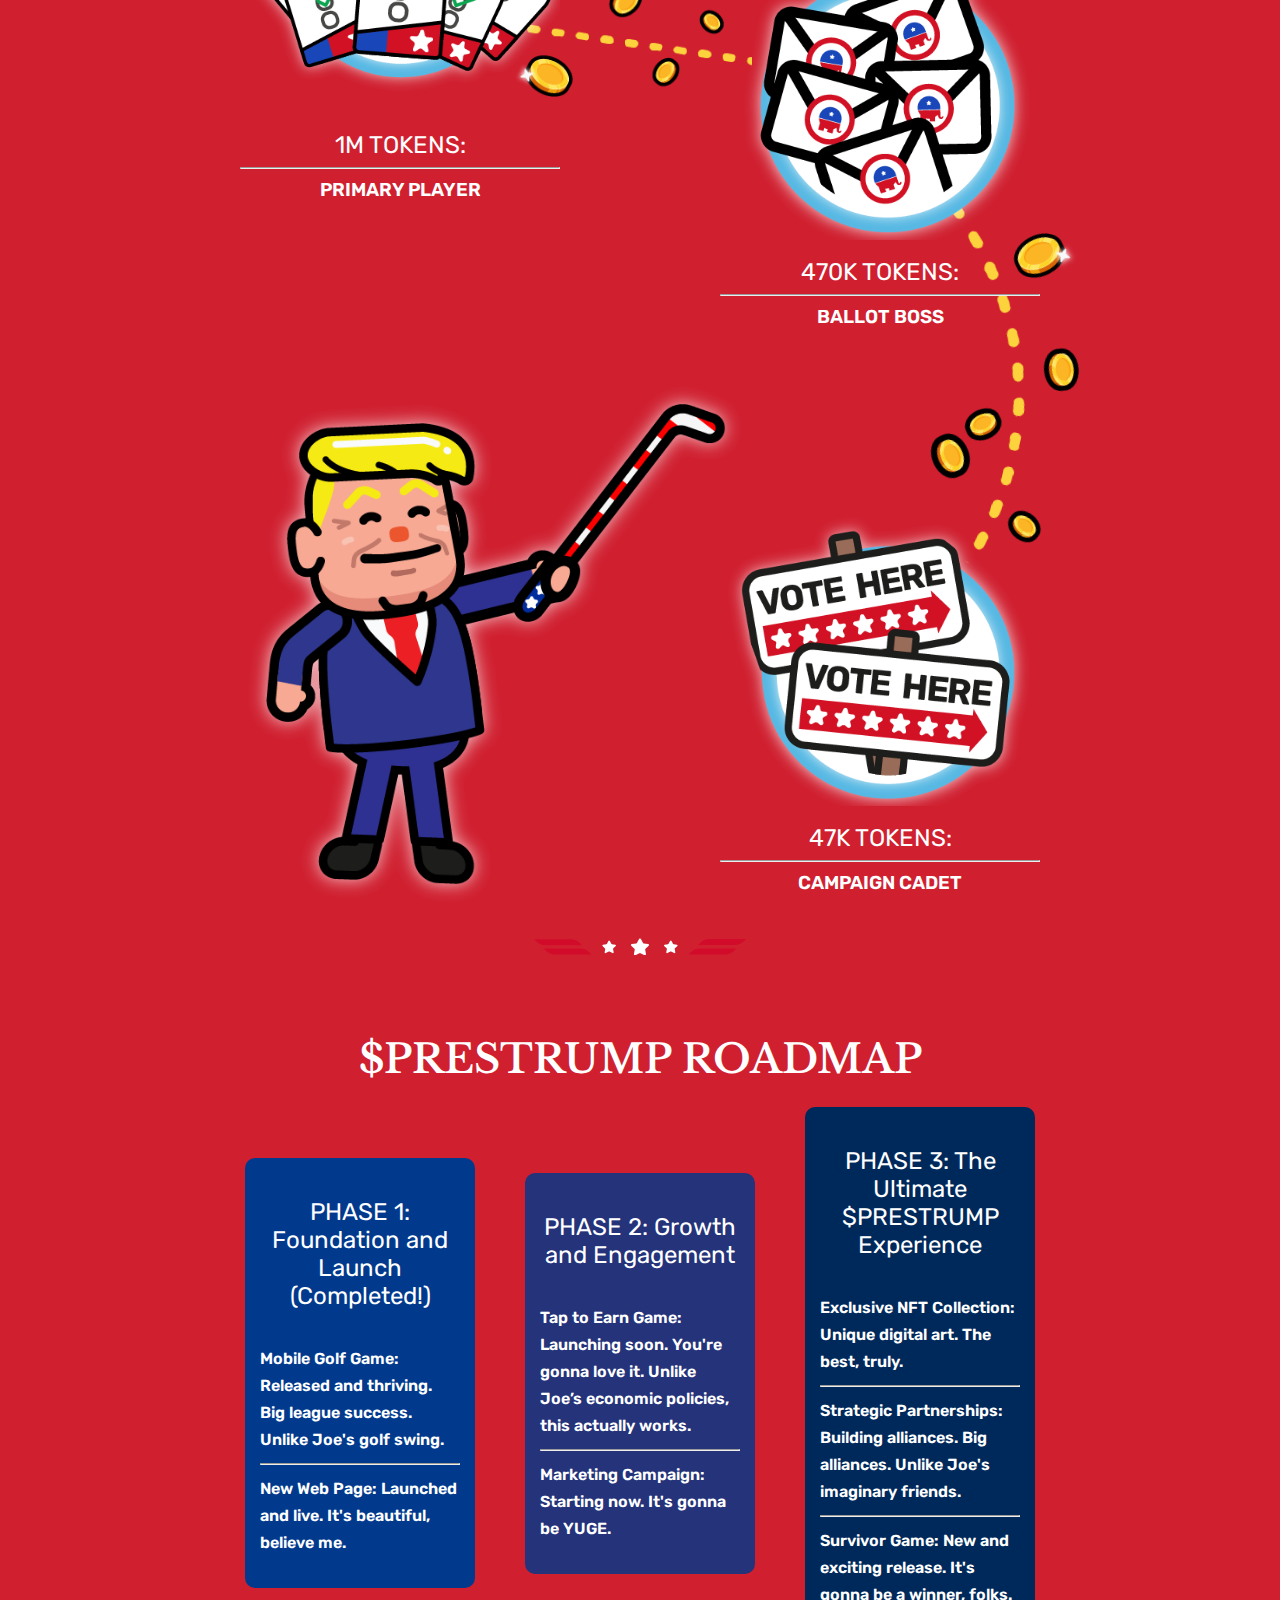
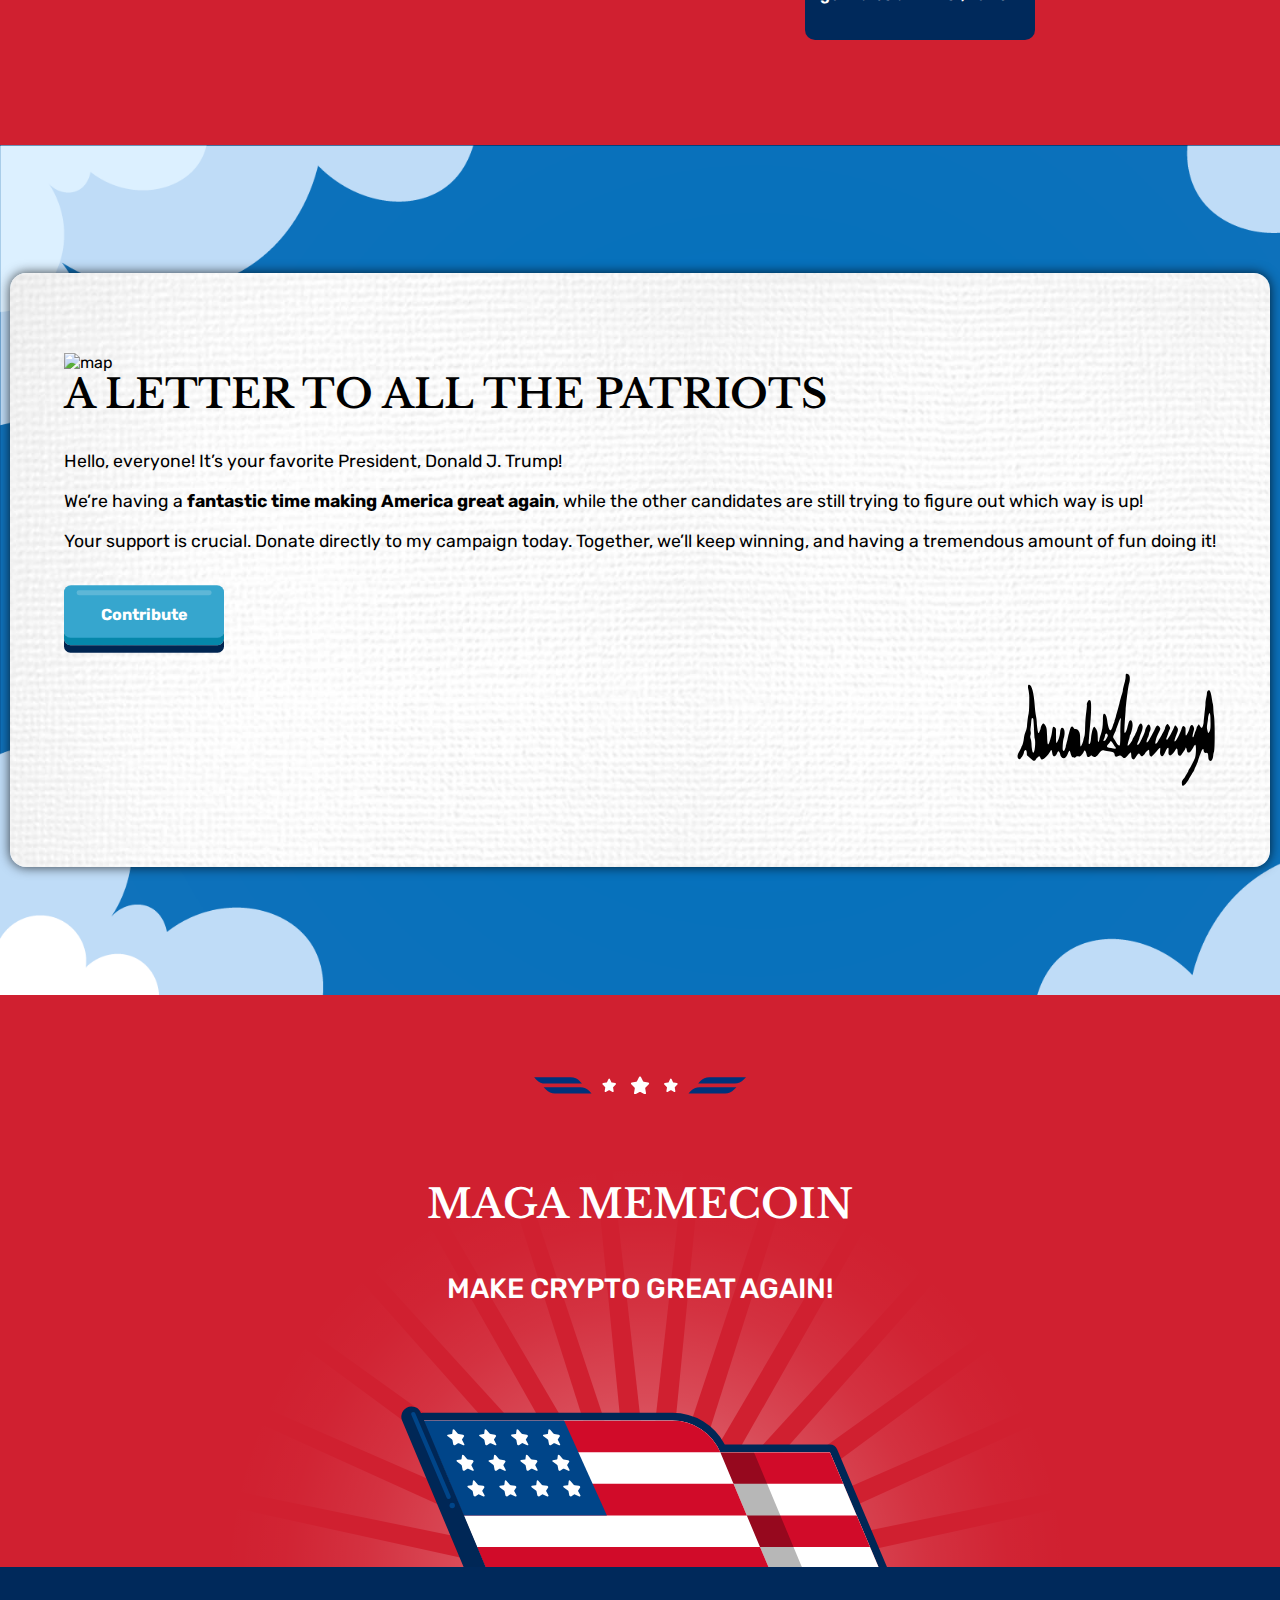
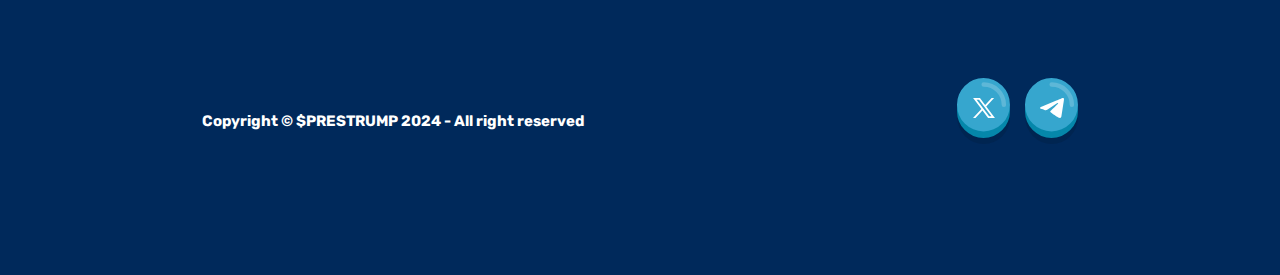
==== commit a4791810: "Update index.html" ====
--- a/index.html
+++ b/index.html
@@ -35,7 +35,6 @@
         <ul class="menu">
             <li style="display: none;"><a href="https://dexscreener.com/solana/gksf56lk6u3k3ddhj4nmdq6sp3hscrv8xcr1nqmqvm1d" target="blank">Charts</a></li>
             <li><a href="trumpify.html">Trumpify!</a></li>
-            <!--<li><a href="https://app.trumpsol.xyz">Game App</a></li>-->
             <li><a href="https://www.donaldjtrump.com/crypto">Contribute</a></li>
         </ul>
       </header>
@@ -64,14 +63,29 @@
                 <p>$PRESTRUMP is not just another cryptocurrency; it's YUGE. A tremendous statement. A symbol of strength, resilience, and the best support for my legacy, which, let's be honest, is the most iconic in modern history. Nobody does it better, folks.</p> 
                 <div class="hero-ctas">
                     <a style="display: none;" id="btn1" onclick="copyContract('AwRErBEFGTnohzfLeRSBH9HddQEy2oeRxnWLrbvFFh95', 'btn1')" class="button-analog button-analog-long button-blue" id="contract" >AwREr....FFh95</a>
-                    <a class="button-analog button-analog-circle" href="https://twitter.com/trumpsolanacoin" target="_blank"><img src="./assets/imgs/x.svg" alt="twitter/X"></a>
-                    <a class="button-analog button-analog-circle" href="https://t.co/MQiKZ2iTFq" target="_blank"><img src="./assets/imgs/share.svg" alt="Share"></a>
+                    <a class="button-analog button-analog-circle" href="https://x.com/prestrumpsol" target="_blank"><img src="./assets/imgs/x.svg" alt="twitter/X"></a>
+                    <a class="button-analog button-analog-circle" href="https://t.me/prestrump" target="_blank"><img src="./assets/imgs/share.svg" alt="Share"></a>
                     <a style="display: none;" class="button-analog button-analog-long button-red button-unabled" href="https://raydium.io/swap/?outputCurrency=AwRErBEFGTnohzfLeRSBH9HddQEy2oeRxnWLrbvFFh95" target="_blank">BUY NOW</a>
                 </div>
             </div>
             <div class="col-60 col-right">
                 <img src="./assets/imgs/hero_1.png" alt="Solana first trump token" class="hero-img grow">
             </div>
+        </div>
+    </section>
+    <section id="play">
+        <div class="col-container playgame ">
+            <h2 class="col-100" >Trump's Ultimate Golf Challenge: <br> Play Like a Champion and WIN Big Bucks Bigly!</h2>
+            <img src="./assets/imgs/screenGolf.PNG" alt="">
+                <!--<div class=" col-100 video-container">
+                    <video width="560" height="315" src="./assets/imgs/vid.mp4"></video>
+                    <iframe width="560" height="315" src="https://www.youtube.com/embed/KQiTBeCXJhE?si=iDkpG4KXfn83AIi7"  frameborder="0" allow="accelerometer; autoplay; encrypted-media; gyroscope; picture-in-picture" allowfullscreen></iframe>
+                </div>-->
+        </div>
+
+        <div id="download-ctas" class="col-container">
+            <a class="donwload-app" href="https://apps.apple.com/ar/app/trump-solana-golf/id6502288987"><img src="./assets/imgs/appstore.svg" alt="download on app"></a>
+            <a class="donwload-app" href="https://play.google.com/store/apps/details?id=com.AconcaguaGames.TrumpSolanaGolf"><img src="./assets/imgs/googleplay.svg" alt="download on google play"></a>
         </div>
     </section>
     <section id="tokenomics">
@@ -121,7 +135,7 @@
                 </div>
                 <div class="col-container community-container"  >
                     <div class="col-100 community">
-                        <p>By holding $PRESTRUMP, you're not just investing in a cryptocurrency; you're becoming part of a winning community. Support me, the man who redefined leadership, and join fellow enthusiasts who are committed to making history.</p>
+                        <p>Hold $PRESTRUMP and join a winning community. <br> We believe in winning bigly. Support me, the leader who redefined leadership, and be part of making history. Those other candidates? Total losers. They could never dream of something this yuge.</p>
                         <p class="comunity-tagline">By the people, <strong>for the people!</strong></p>
                     </div>
                 </div>
@@ -136,7 +150,7 @@
                                     <img src="./assets/imgs/rank-1.png" alt="">
                                 </div>
                                 <div class="rank-data">
-                                    <p>47M TOKENS:</p>
+                                    <p>4.7M TOKENS:</p>
                                     <hr>
                                     <h3>POLITICAL POWERHOUSE</h3>
                                 </div>
@@ -146,7 +160,7 @@
                                     <img src="./assets/imgs/rank-2.png" alt="">
                                 </div>
                                 <div class="rank-data">
-                                    <p>470M TOKENS:</p>
+                                    <p>2M TOKENS:</p>
                                     <hr>
                                     <h3>ELECTORAL ELITE</h3>
                                 </div>
@@ -166,7 +180,7 @@
                                     <img src="./assets/imgs/rank-4.png" alt="">
                                 </div>
                                 <div class="rank-data">
-                                    <p>2M TOKENS:</p>
+                                    <p>470K TOKENS:</p>
                                     <hr>
                                     <h3>BALLOT BOSS</h3>
                                 </div>
@@ -181,7 +195,7 @@
                                     <img src="./assets/imgs/rank-5.png" alt="">
                                 </div>
                                 <div class="rank-data">
-                                    <p>4.7M TOKENS:</p>
+                                    <p>47K TOKENS:</p>
                                     <hr>
                                     <h3>CAMPAIGN CADET</h3>
                                 </div>
@@ -228,21 +242,6 @@
         </div>
             
 
-        </div>
-    </section>
-    <section id="play">
-        <div class="col-container playgame ">
-            <h2 class="col-100" >Play the game!</h2>
-            <img src="./assets/imgs/screenGolf.PNG" alt="">
-                <!--<div class=" col-100 video-container">
-                    <video width="560" height="315" src="./assets/imgs/vid.mp4"></video>
-                    <iframe width="560" height="315" src="https://www.youtube.com/embed/KQiTBeCXJhE?si=iDkpG4KXfn83AIi7"  frameborder="0" allow="accelerometer; autoplay; encrypted-media; gyroscope; picture-in-picture" allowfullscreen></iframe>
-                </div>-->
-        </div>
-
-        <div id="download-ctas" class="col-container">
-            <a class="donwload-app" href="https://apps.apple.com/ar/app/trump-solana-golf/id6502288987"><img src="./assets/imgs/appstore.svg" alt="download on app"></a>
-            <a class="donwload-app" href="https://play.google.com/store/apps/details?id=com.AconcaguaGames.TrumpSolanaGolf"><img src="./assets/imgs/googleplay.svg" alt="download on google play"></a>
         </div>
     </section>
     <section id="donate">
@@ -276,11 +275,11 @@
     <footer>
         <div class="col-container ">
             <div class="col-left">
-                <p>Copyright © $TRUMP 2024 - All right reserved</p>
+                <p>Copyright © $PRESTRUMP 2024 - All right reserved</p>
             </div>
             <div class="col-right">
-                <a class="button-analog button-analog-circle" href="https://twitter.com/trumpsolanacoin" target="_blank"><img src="./assets/imgs/x.svg" alt="twitter/X"></a>
-                <a class="button-analog button-analog-circle" href="https://t.co/MQiKZ2iTFq" target="_blank"><img src="./assets/imgs/share.svg" alt="Share"></a>
+                <a class="button-analog button-analog-circle" href="https://x.com/prestrumpsol" target="_blank"><img src="./assets/imgs/x.svg" alt="twitter/X"></a>
+                <a class="button-analog button-analog-circle" href="https://t.me/prestrump" target="_blank"><img src="./assets/imgs/share.svg" alt="Share"></a>
             </div>
         </div>
     </footer>
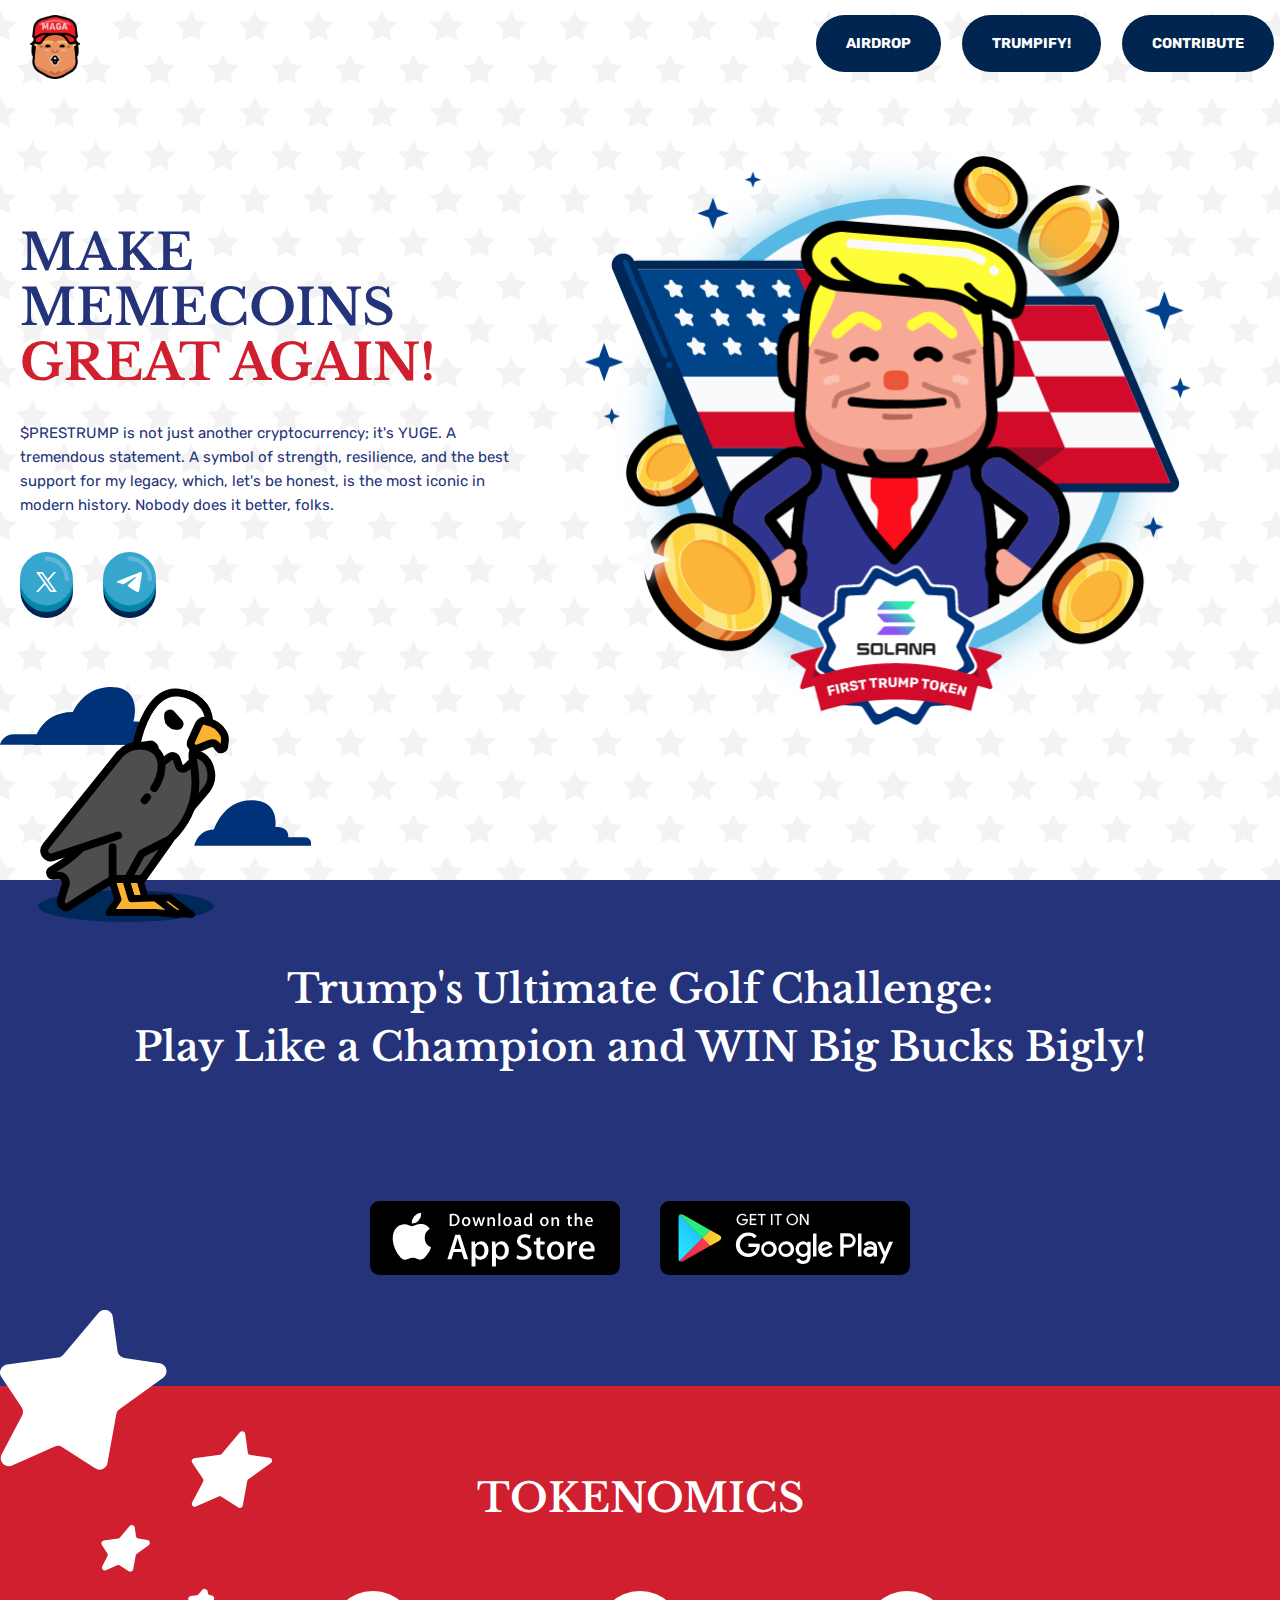
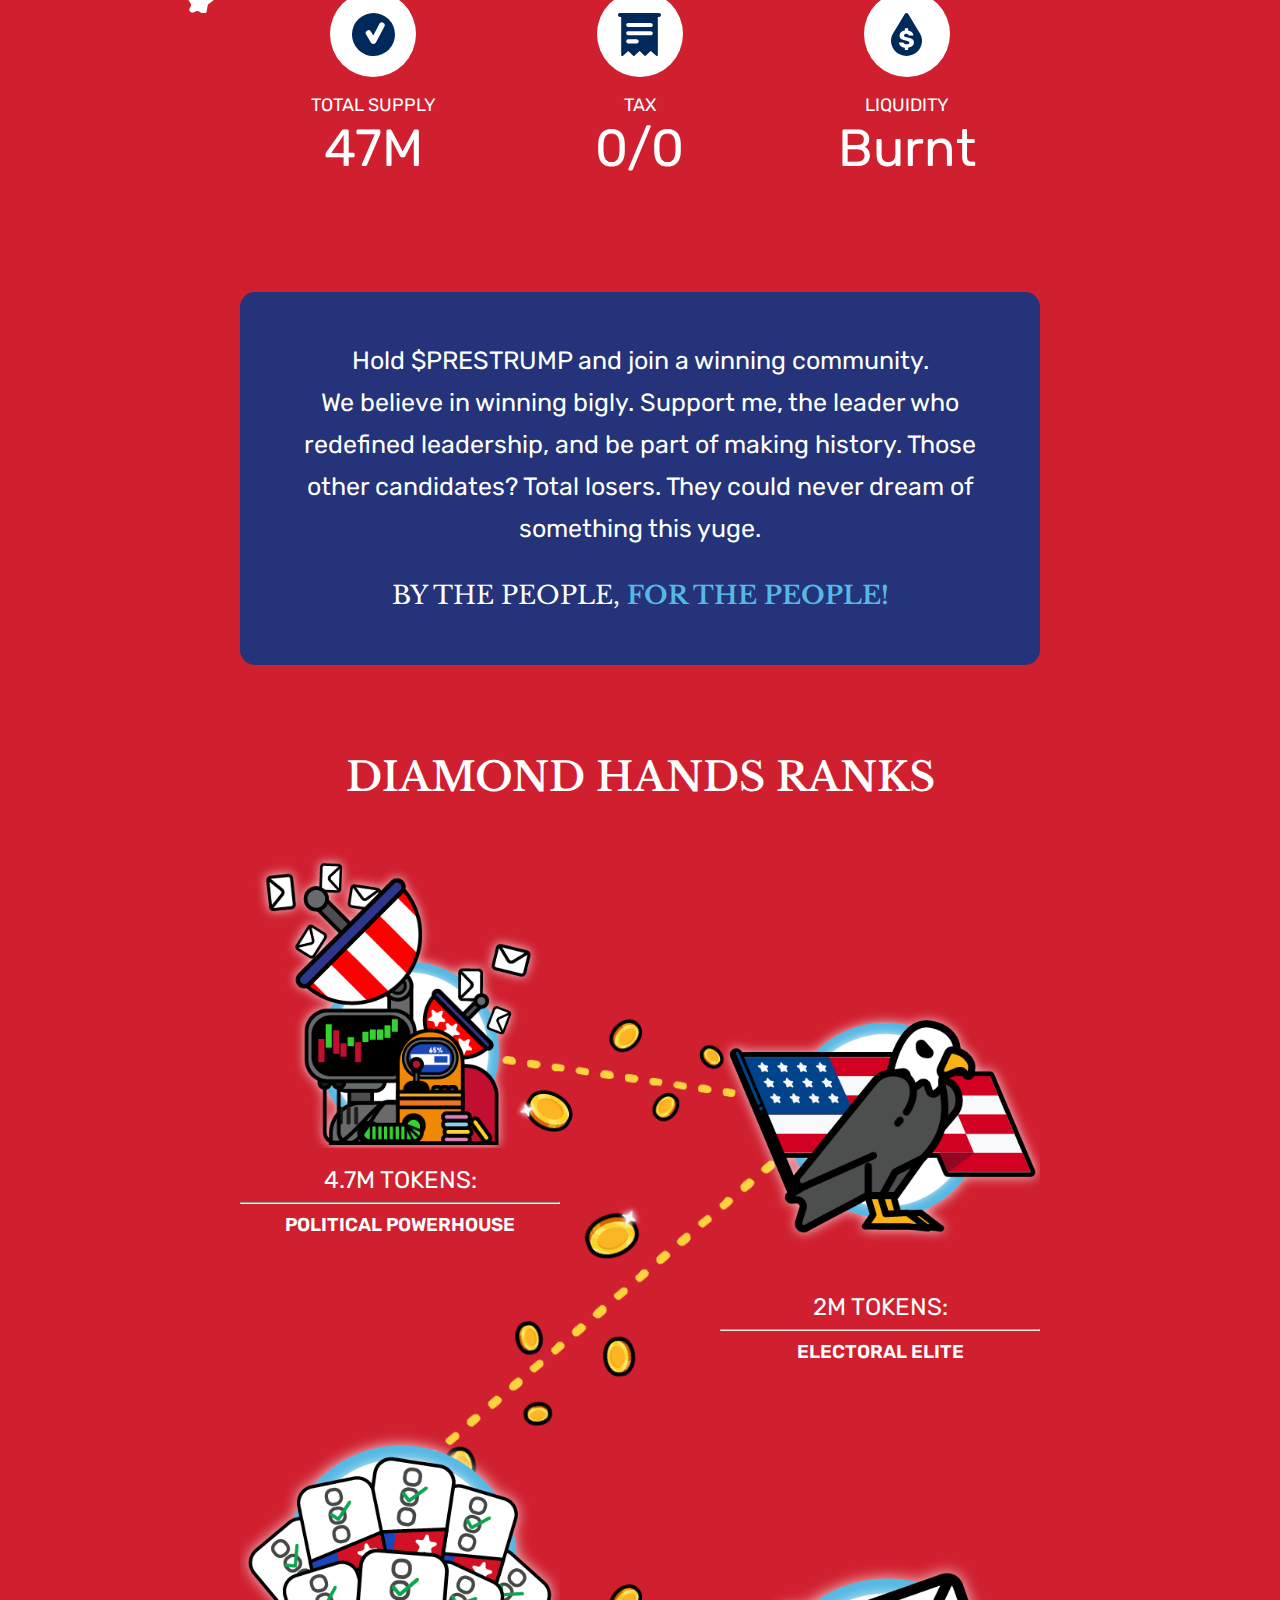
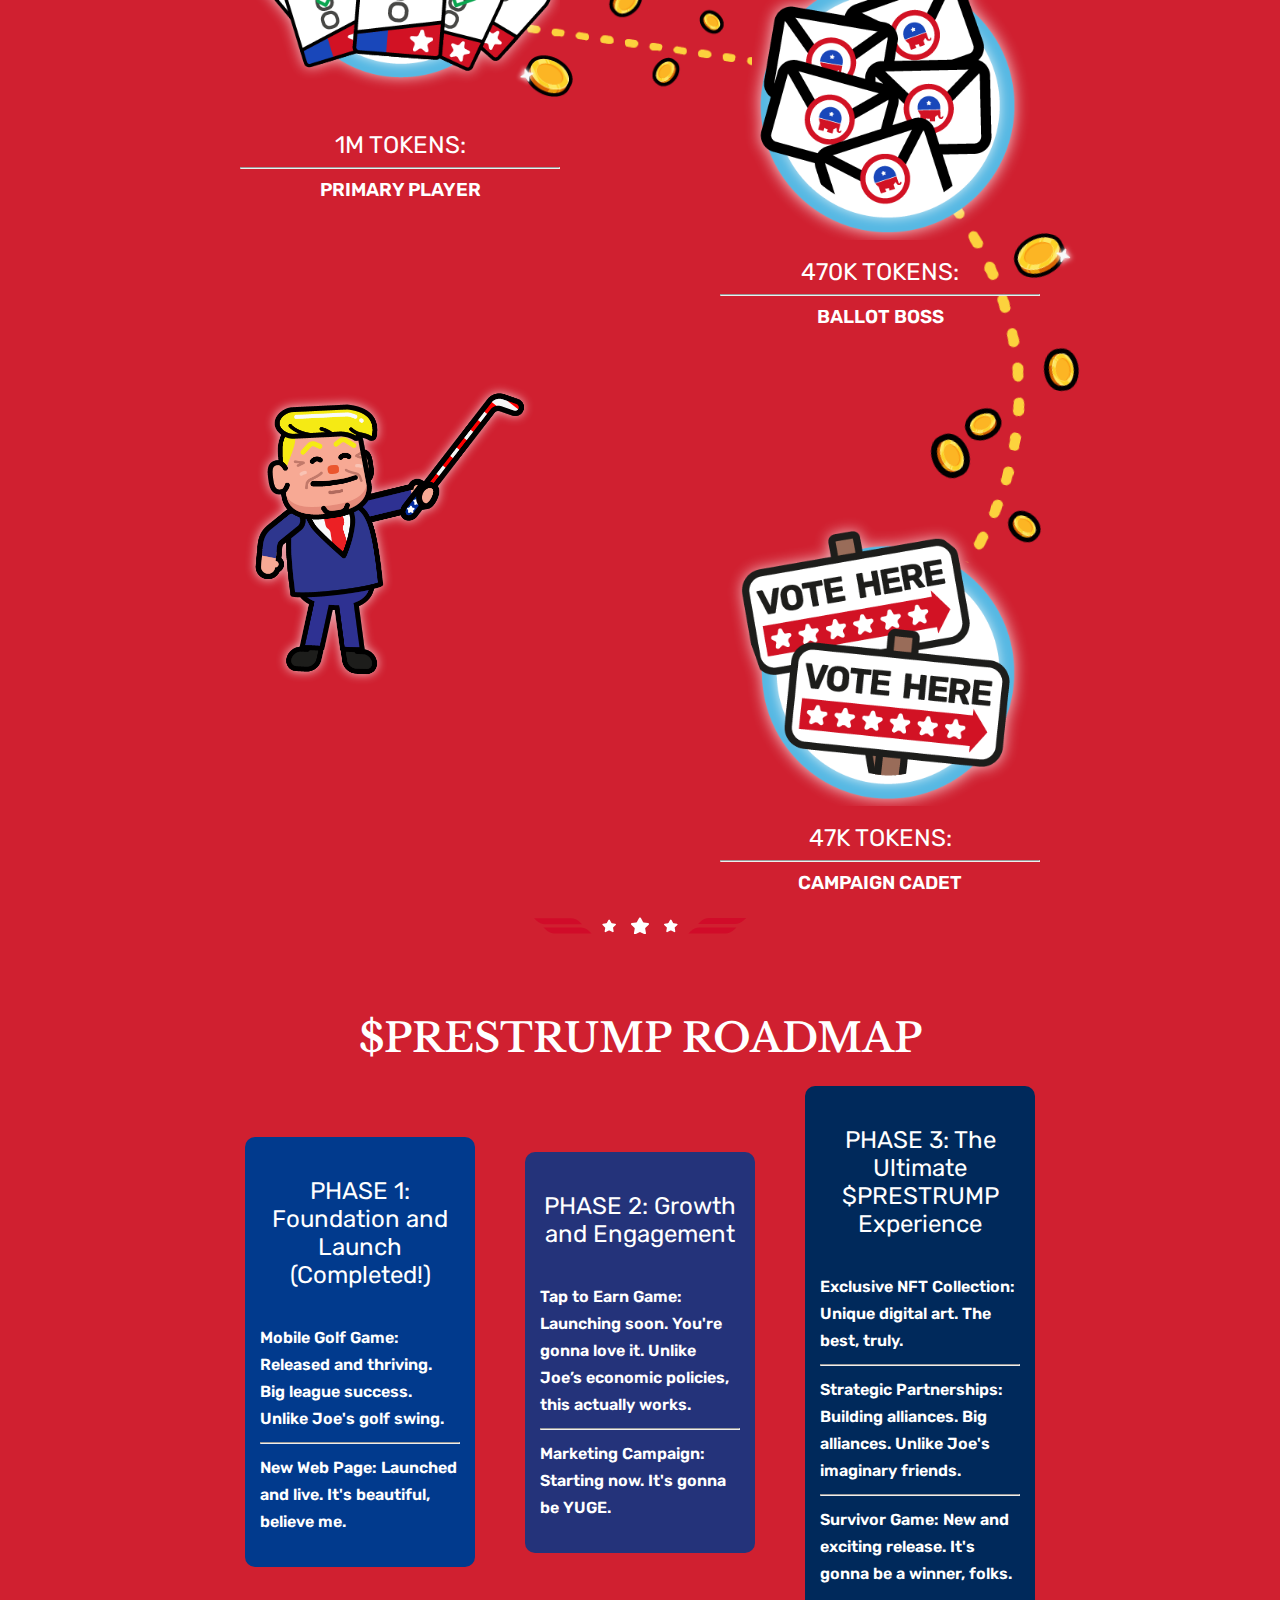
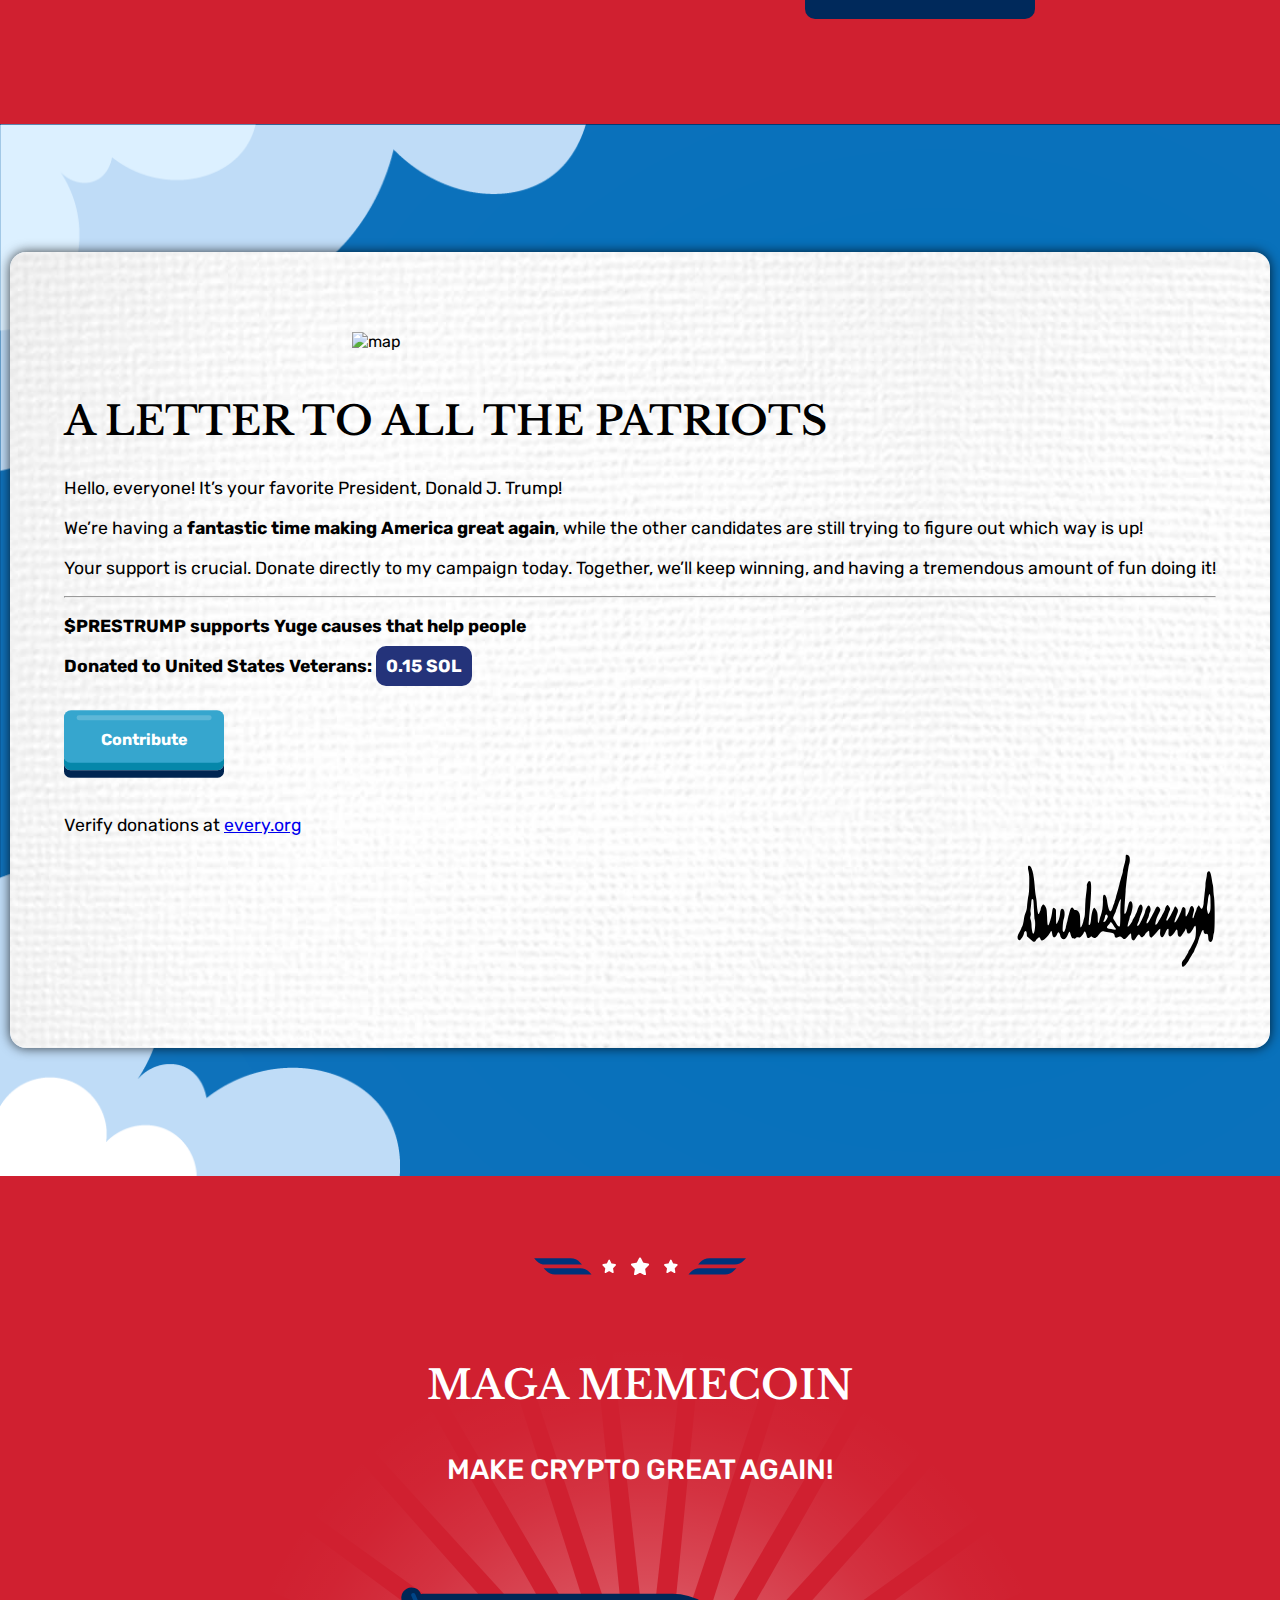
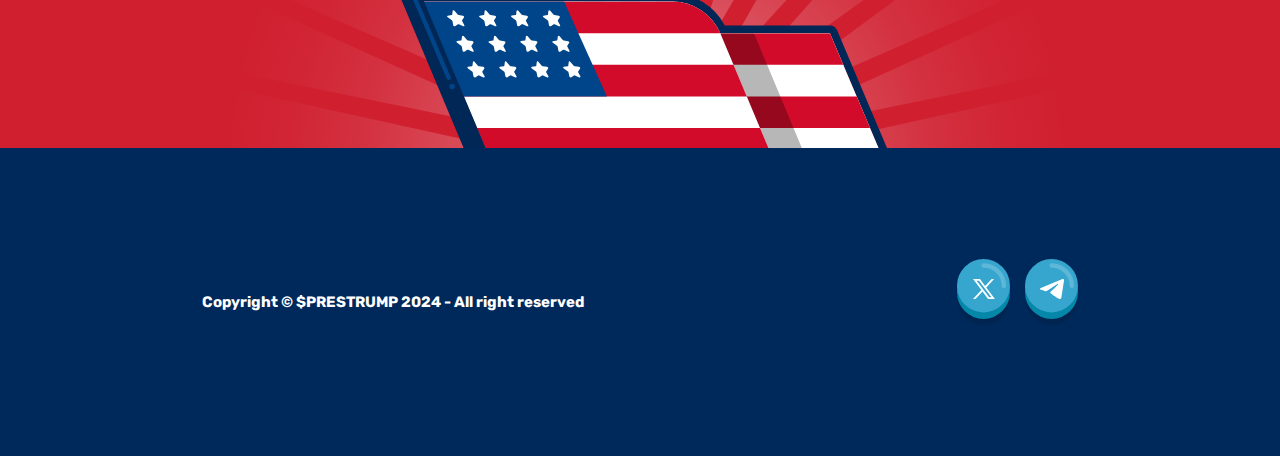
==== commit 7fd43caa: "clicker and social media" ====
--- a/index.html
+++ b/index.html
@@ -34,6 +34,7 @@
         <label class="menu-icon" for="menu-btn"><span class="navicon"></span></label>
         <ul class="menu">
             <li style="display: none;"><a href="https://dexscreener.com/solana/gksf56lk6u3k3ddhj4nmdq6sp3hscrv8xcr1nqmqvm1d" target="blank">Charts</a></li>
+            <li><a href="airdrop.html">Airdrop</a></li>
             <li><a href="trumpify.html">Trumpify!</a></li>
             <li><a href="https://www.donaldjtrump.com/crypto">Contribute</a></li>
         </ul>
@@ -253,7 +254,11 @@
                 <p>Hello, everyone! It’s your favorite President, Donald J. Trump!</p>
                 <p>We’re having a <strong>fantastic time making America great again</strong>, while the other candidates are still trying to figure out which way is up!</p>    
                 <p>Your support is crucial. Donate directly to my campaign today. Together, we’ll keep winning, and having a tremendous amount of fun doing it!</p>
+                <hr>
+                <p><strong>$PRESTRUMP supports Yuge causes that help people</strong></p>
+                <p><strong>Donated to United States Veterans: <span>0.15 SOL</span></strong></p>
                 <a href="https://www.donaldjtrump.com/crypto" class="button-analog button-analog-long button-blue">Contribute</a>
+                <p>Verify donations at <a href="https://www.every.org/@prestrump" target="_blank">every.org</a></p>
                 <img src="./assets/imgs/Donald_J._Trump_signature.svg" alt="Signature" class="signature"> 
             </div>
             
@@ -278,7 +283,7 @@
                 <p>Copyright © $PRESTRUMP 2024 - All right reserved</p>
             </div>
             <div class="col-right">
-                <a class="button-analog button-analog-circle" href="https://x.com/prestrumpsol" target="_blank"><img src="./assets/imgs/x.svg" alt="twitter/X"></a>
+                <a class="button-analog button-analog-circle" href="https://x.com/PresTrumpSol" target="_blank"><img src="./assets/imgs/x.svg" alt="twitter/X"></a>
                 <a class="button-analog button-analog-circle" href="https://t.me/prestrump" target="_blank"><img src="./assets/imgs/share.svg" alt="Share"></a>
             </div>
         </div>
--- a/assets/css/home.css
+++ b/assets/css/home.css
@@ -148,7 +148,7 @@
 }
 
 .trump-rank img {
-    width: 512px;
+    width: 300px;
 }
 
 .rank-1::after {
@@ -415,7 +415,7 @@
     position: relative;
 }
 
-#play>div::before {
+#play .playgame::before {
     content: '';
     display: block;
     background: url('../imgs/eagle.svg');
@@ -440,7 +440,9 @@
     color: var(--cerulean);
 }
 
-
+#play img {
+    width: 100%;
+}
 
 #play .video-container {
     position: relative;
@@ -465,30 +467,7 @@
     column-gap: 40px;
 }
 
-#play #download-ctas::before, #play #download-ctas::after {
-    content: '';
-    display: block;
-    background-repeat: no-repeat !important;
-    background-size: cover !important;
-    width: 496px;
-    height: 635px;
-    position: absolute;
-    z-index: 10;
-}
-
-
-#play #download-ctas::before {
-    background: url('../imgs/hilary.svg');
-    left: -205px;
-    bottom: -193px;
-}
-
-#play #download-ctas::after {
-    background: url('../imgs/biden.svg');
-    right: -174px;
-    width: 473px;
-    bottom: -195px;
-}
+
 
 .donwload-app {
     width: 250px;
@@ -515,6 +494,20 @@
     opacity: 1;
 }
 
+#donate .map {
+    width: 50%;
+    margin-bottom: 1rem;
+    margin: 0 auto;
+    display: flex;
+    margin-bottom: 3rem;
+}
+
+#donate span {
+    background: var(--blue);
+    color: white;
+    padding: 10px;
+    border-radius: 10px;
+}
 
 /* MAKE MEMES GREAT AGAIN */
 
@@ -753,6 +746,21 @@
 }
 
 @media (max-width: 550px) {
+    #donate .col-container strong {
+        line-height: 1.3;
+    }
+
+    #donate .map {
+        width: 80%;
+    }
+    #donate span {
+        background: transparent;
+        color: var(--blue);
+        padding: 0;
+        border-radius: 10px;
+        font-size: 36px;
+    }
+
     body>section>div {
         max-width: 490px;
         margin: auto;
@@ -863,6 +871,18 @@
         z-index: -10;
         transform: rotate(13deg);
         opacity: 0.2;
+    }
+
+    #donate .map {
+        width: 90%;
+        margin-bottom: 1rem;
+        margin: 0 auto;
+        display: flex;
+        margin-bottom: 2rem;
+    }
+
+    #play .playgame::before {
+        display: none;
     }
 }
 
@@ -872,4 +892,7 @@
         margin: auto;
         padding-inline: 20px;
     }
-}
+    #play .playgame::before {
+        display: none;
+    }
+}
--- a/assets/css/global.css
+++ b/assets/css/global.css
@@ -122,7 +122,7 @@
   }
   
   .header .menu-icon .navicon {
-    background: #fff;
+    background: #00438a;
     display: block;
     height: 2px;
     position: relative;
@@ -132,7 +132,7 @@
   
   .header .menu-icon .navicon:before,
   .header .menu-icon .navicon:after {
-    background: #fff;
+    background: #00438a;
     content: '';
     display: block;
     height: 100%;
@@ -405,7 +405,60 @@
     border-color: #555 transparent transparent transparent;
   }
   
-
+.airdrop {
+  color: white;
+  display: flex;
+  max-width: 1300px;
+  align-items: center;
+  justify-content: center;
+  margin: 0 auto;
+  padding-top: 8rem;
+  padding-bottom: 2rem;
+  align-content: center;
+}
+
+.airdrop img {
+  max-width: 450px;
+}
+
+.airdrop span {
+  padding: 1rem;
+  margin-bottom: 1rem;
+  border: 1px solid white;
+  font-weight: bold;
+  background: var(--red);
+}
+
+.airdrop h1 {
+  margin: 2rem 0 1rem 0;
+  font-size: 47px;
+}
+
+.airdrop p {
+  margin: 1rem 0 1rem 0;
+}
+
+.active {
+  background-color: var(--cerulean)!important;
+}
+
+.active li a:hover, .active .menu-btn:hover {
+  background-color: var(--cerulean);
+  border-radius: 40px!important;
+  transition: all 1s;
+}
+
+.airdrop-main {
+  background-image: url(../imgs/bgWhite.png);
+}
+
+.airdrop .text {
+  background: var(--blue);
+  border: 1px solid;
+  padding-bottom: 1rem;
+  padding-right: 2rem;
+  padding-left: 2rem;
+}
 /* animations */
 
 .grow { 
@@ -432,6 +485,13 @@
 
 /* RESPONSIVE */
 
+@media (max-width: 1400px) {
+    
+  .airdrop .col-50 {
+    width: 40%;
+  }
+}
+
 @media (max-width: 1024px) {
   body>section>div {
     max-width: 980px;
@@ -443,6 +503,10 @@
     padding: 3rem 1.5rem;
     width: 80%;
   }
+
+  .airdrop {
+    flex-direction: column-reverse;
+  }
 }
 
 @media (max-width: 810px) { 
@@ -458,6 +522,10 @@
     .col-33, .col-40, .col-50, .col-60, .col-100 {
         width: 100%;
     }
+    
+    .airdrop .col-50 {
+        width: 85%;
+    }
 
     .col-container {
         flex-direction: column;
@@ -482,6 +550,10 @@
     #donate .col-container {
       padding: 3rem 1.5rem;
       width: 80%;
+    }
+
+    .airdrop img {
+      width: 90%;
     }
 
 }
